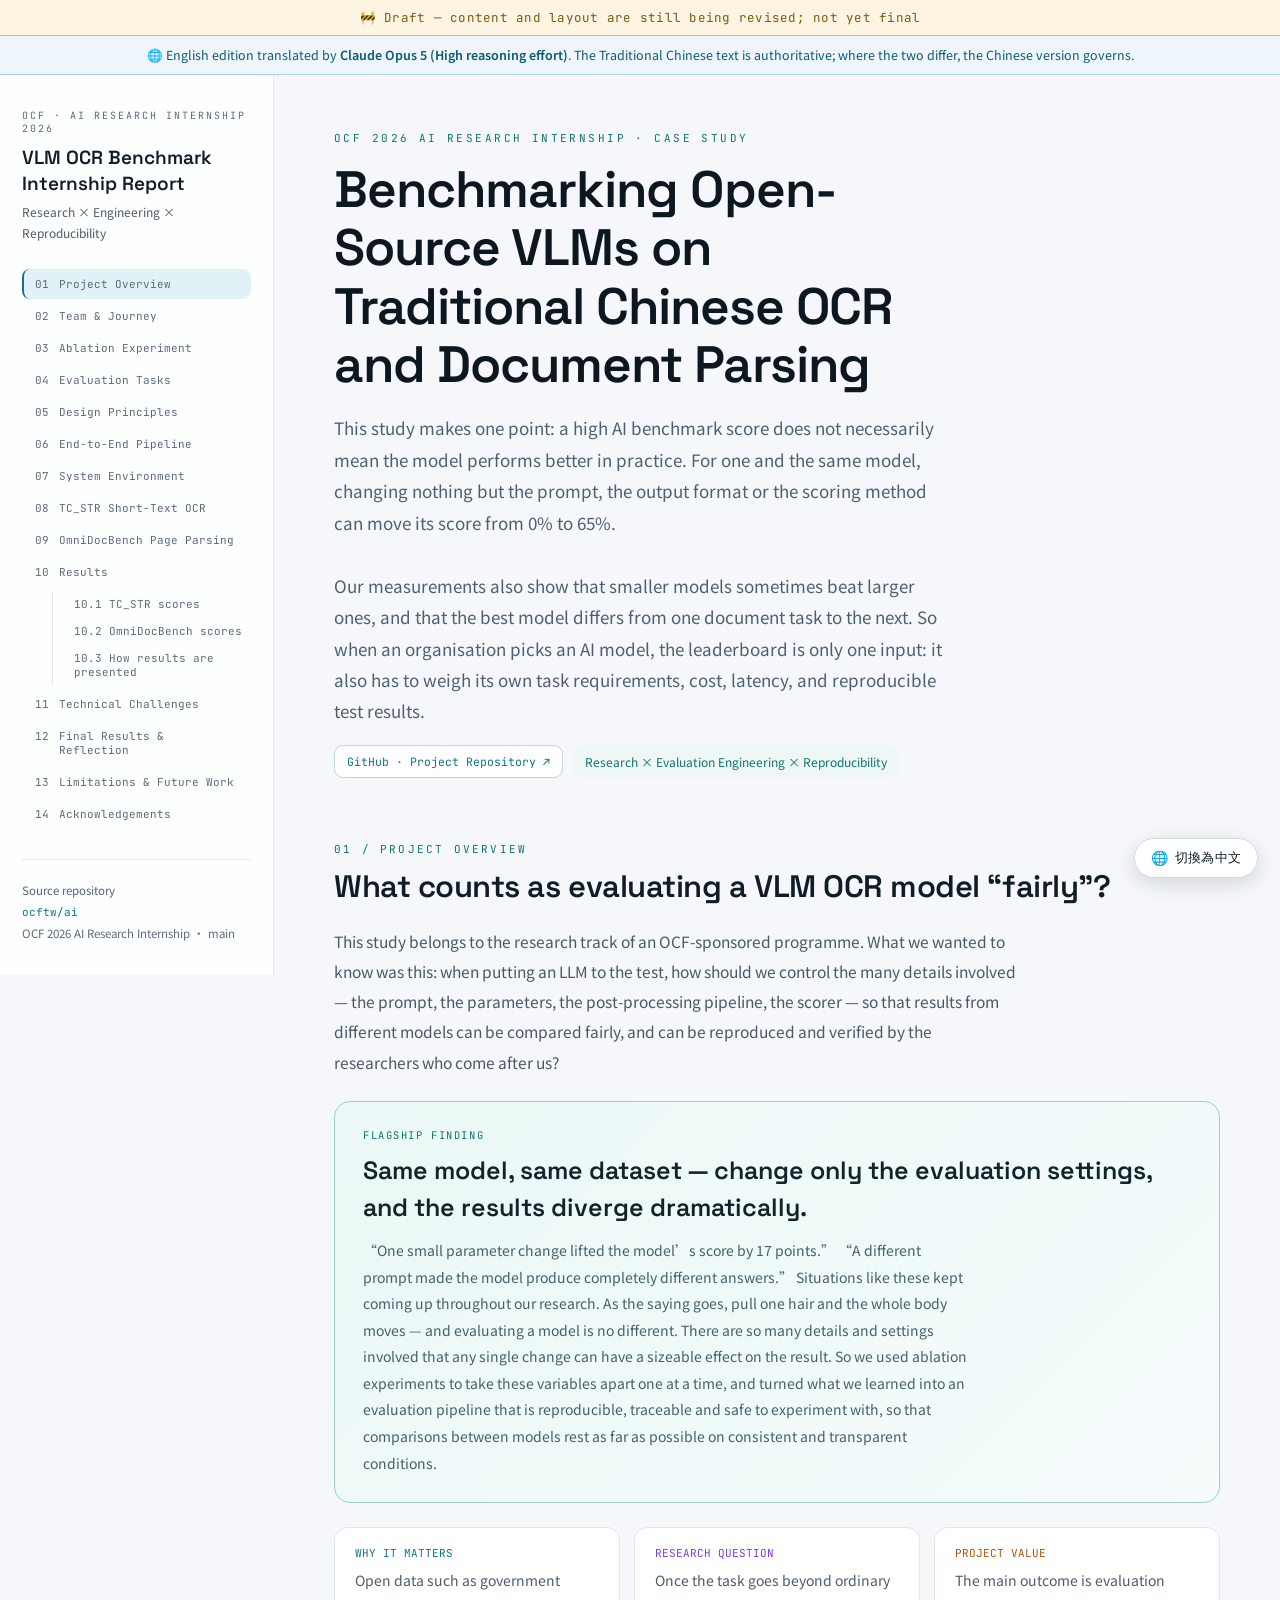
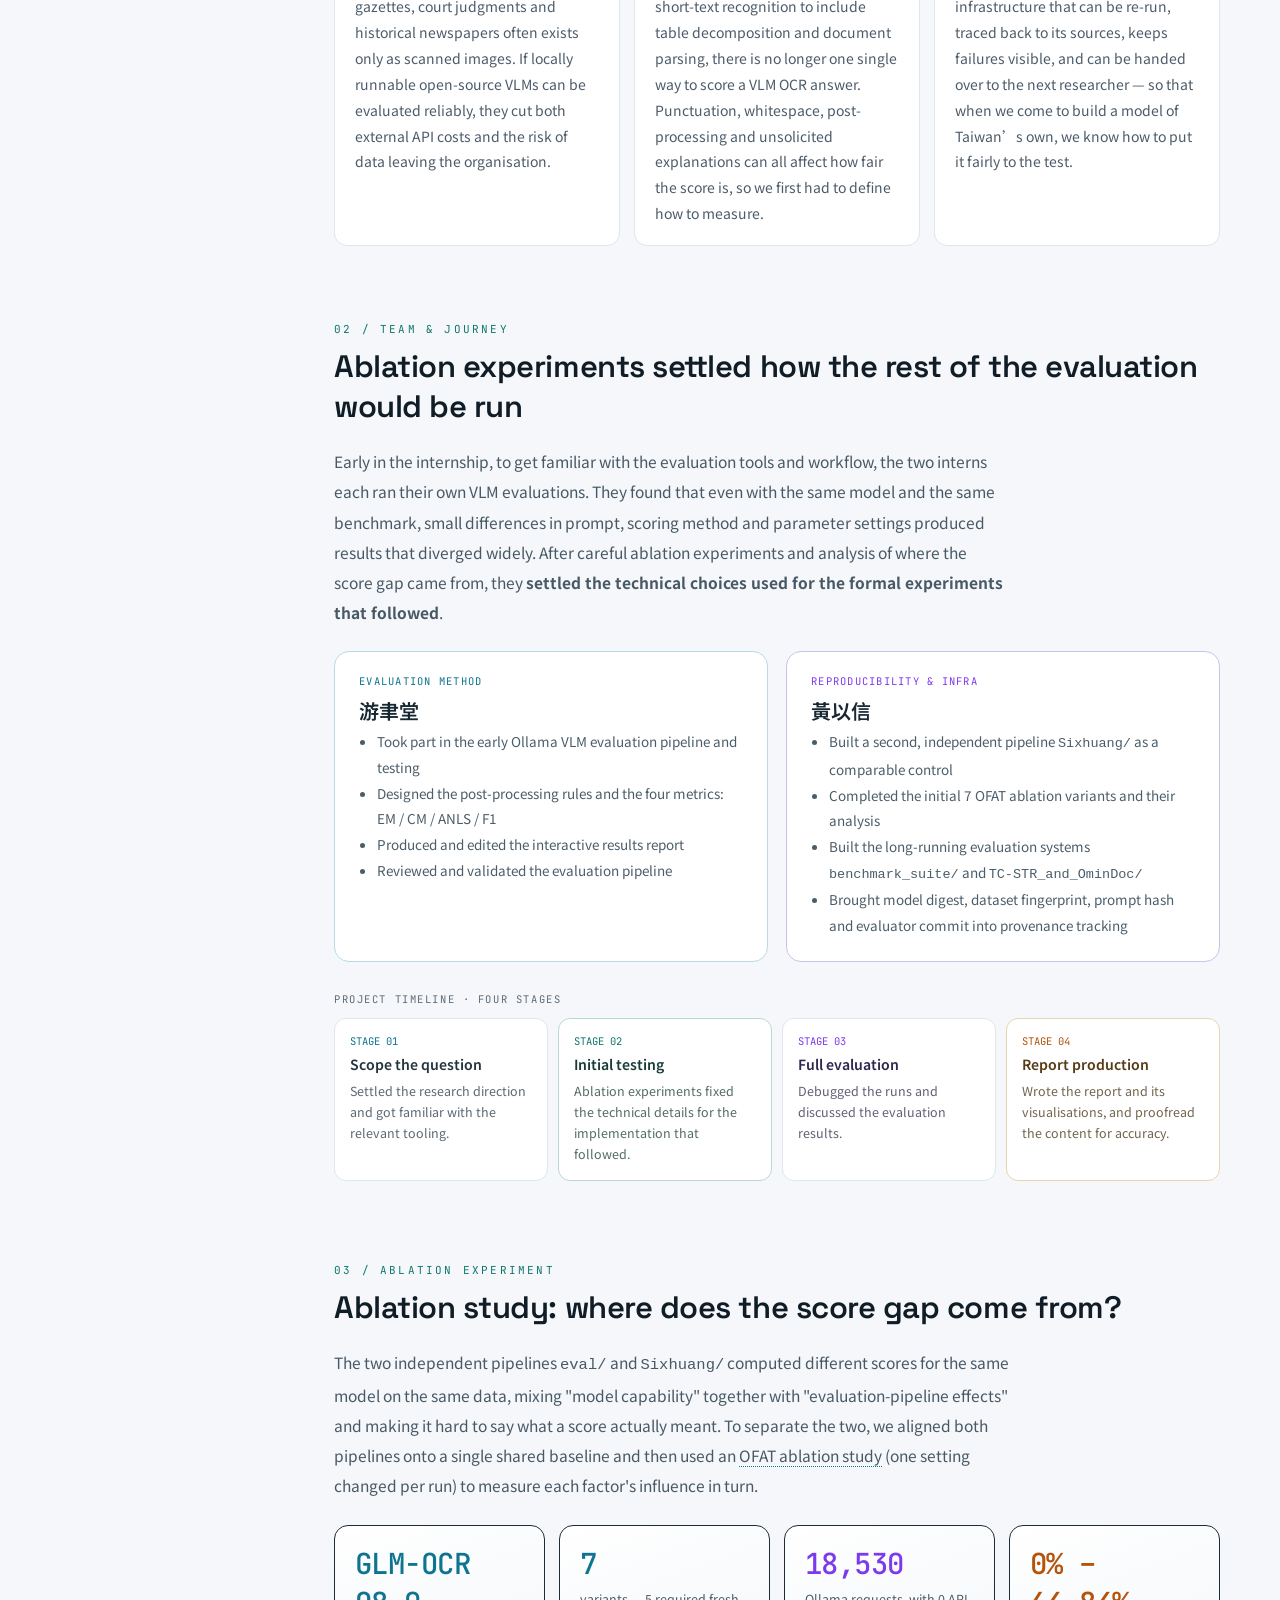
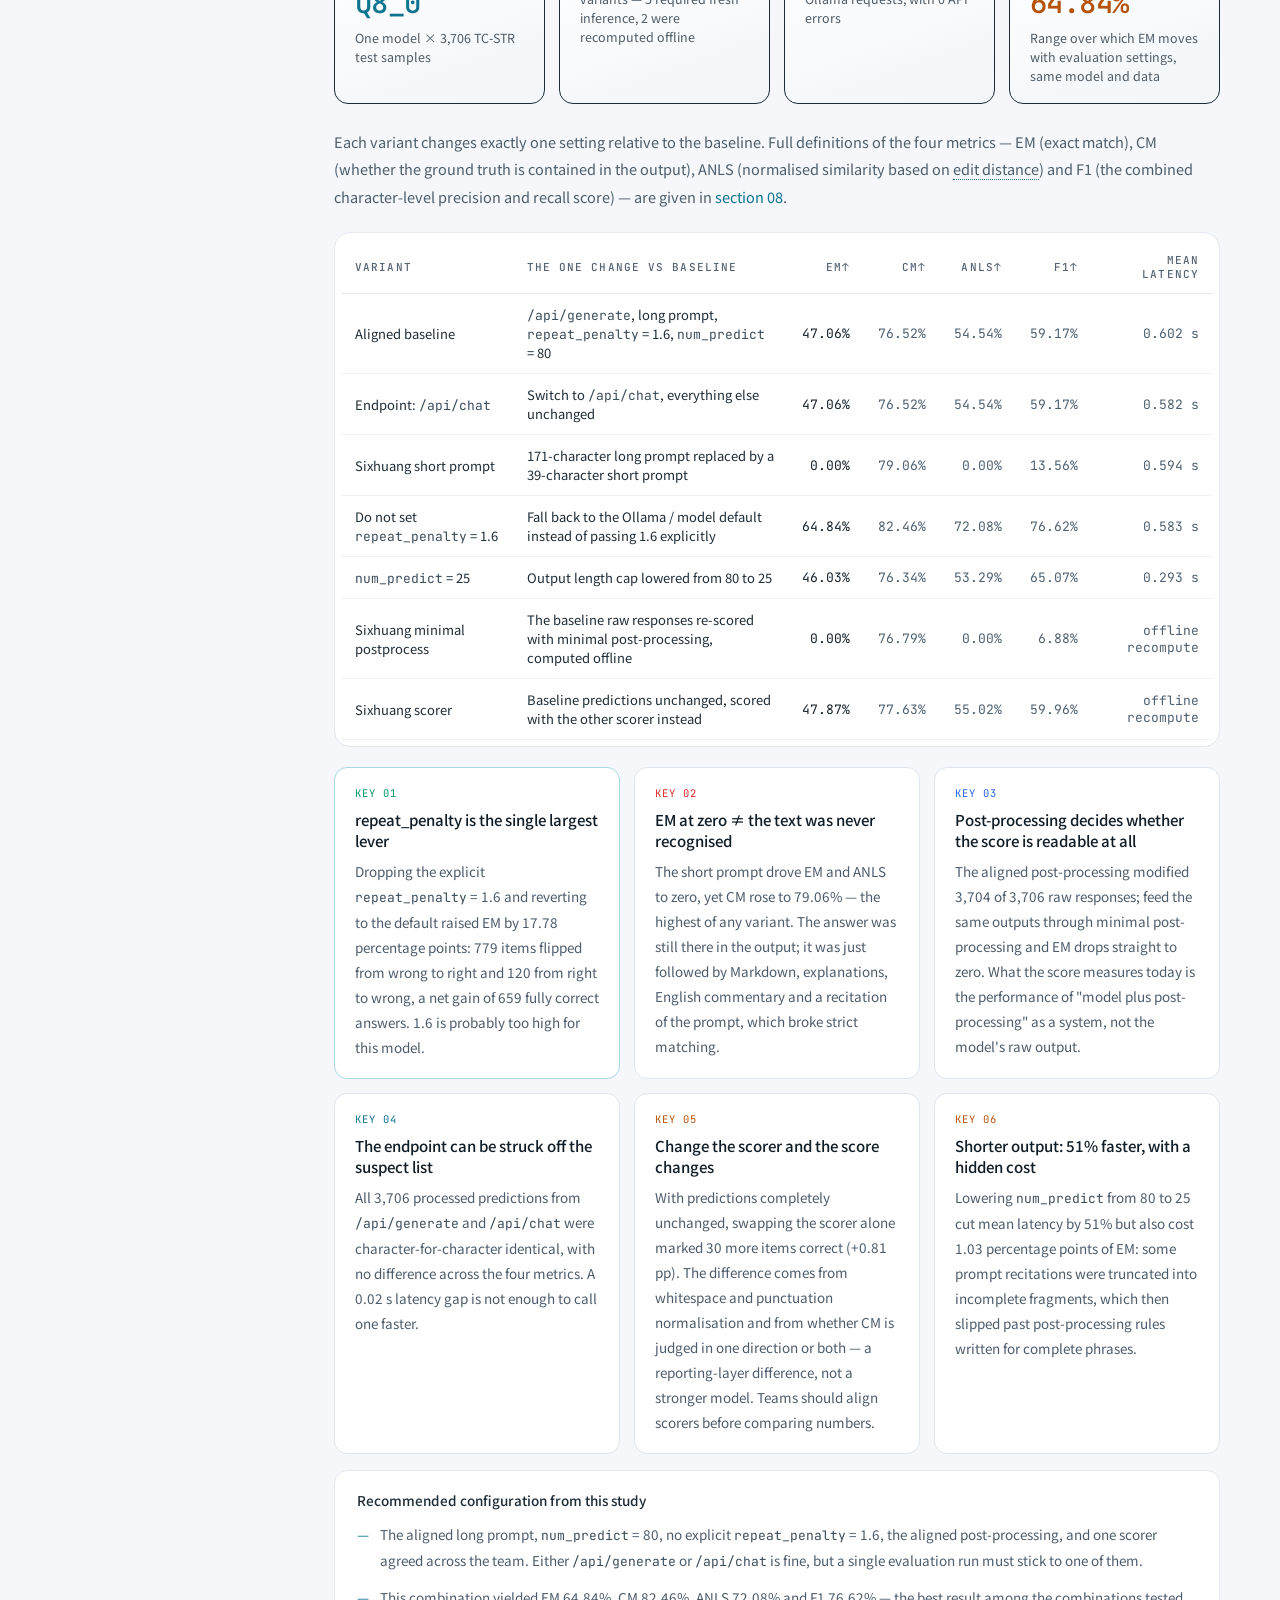
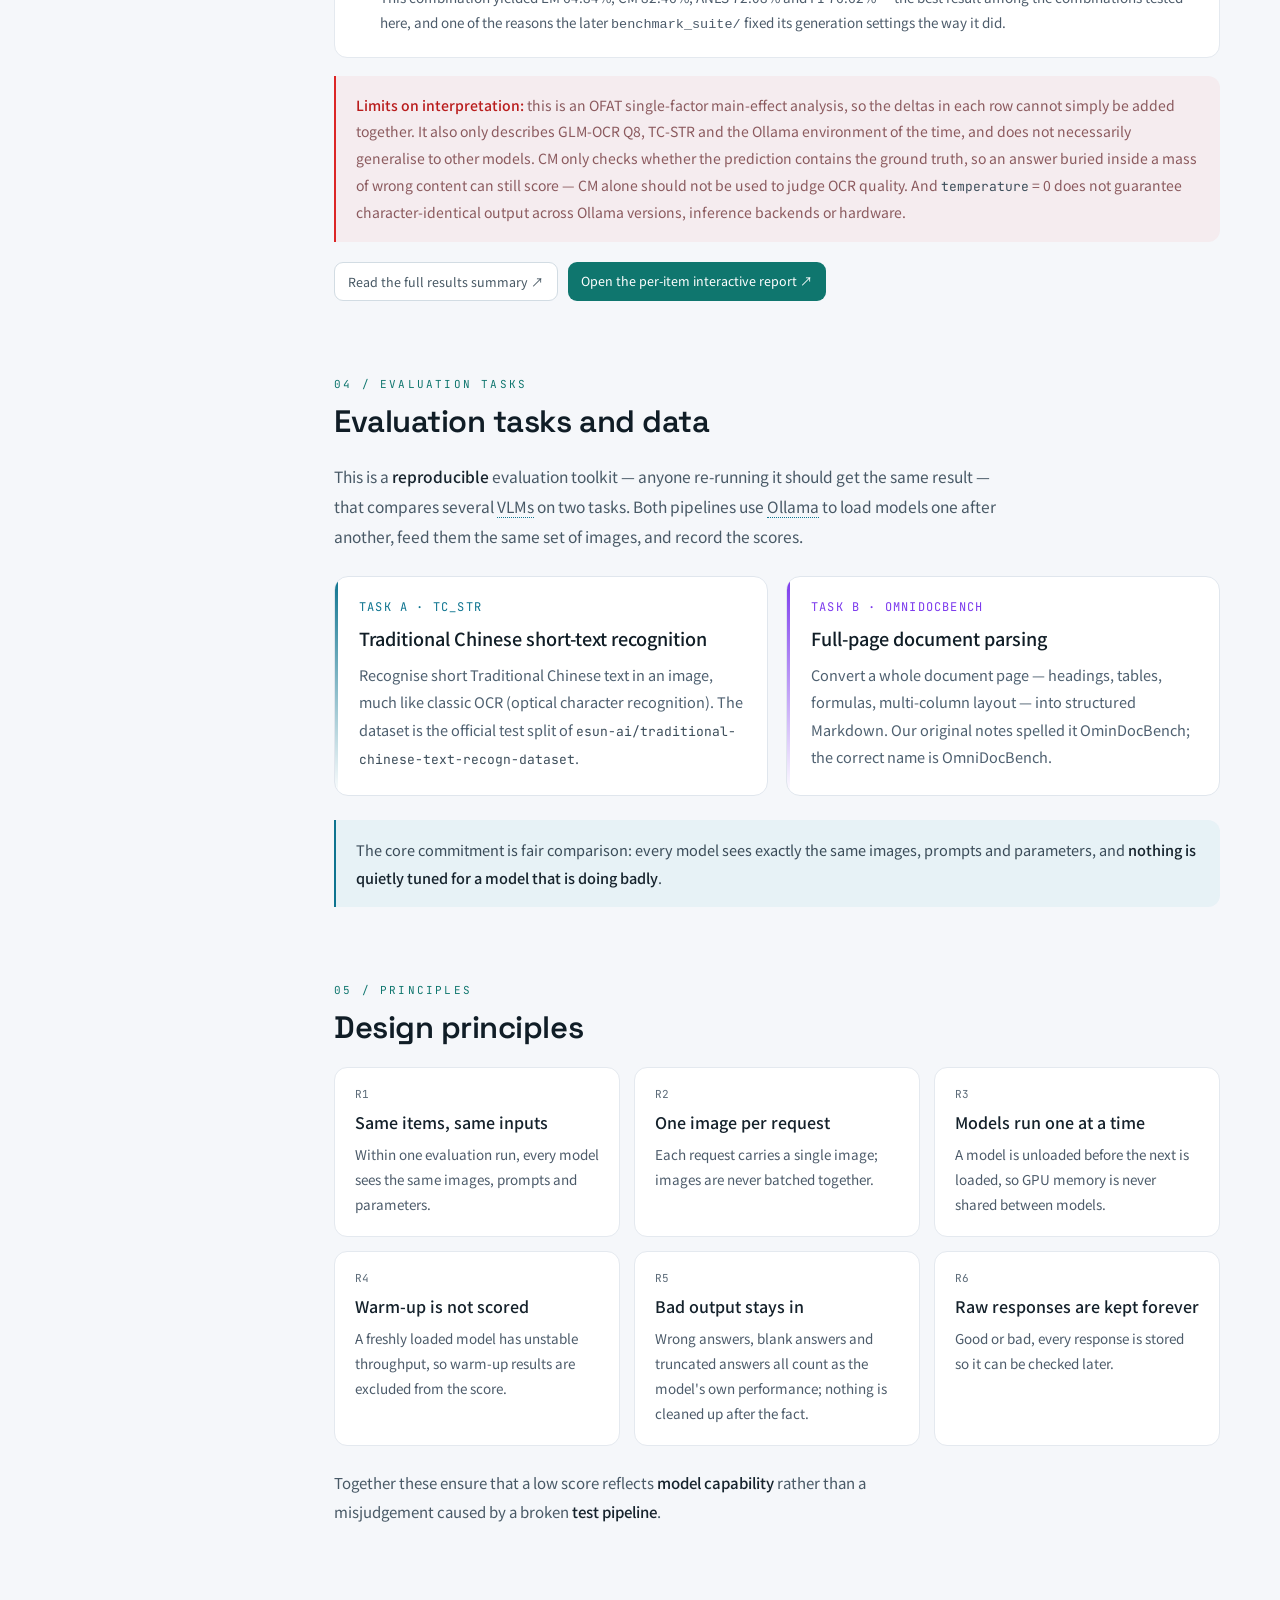
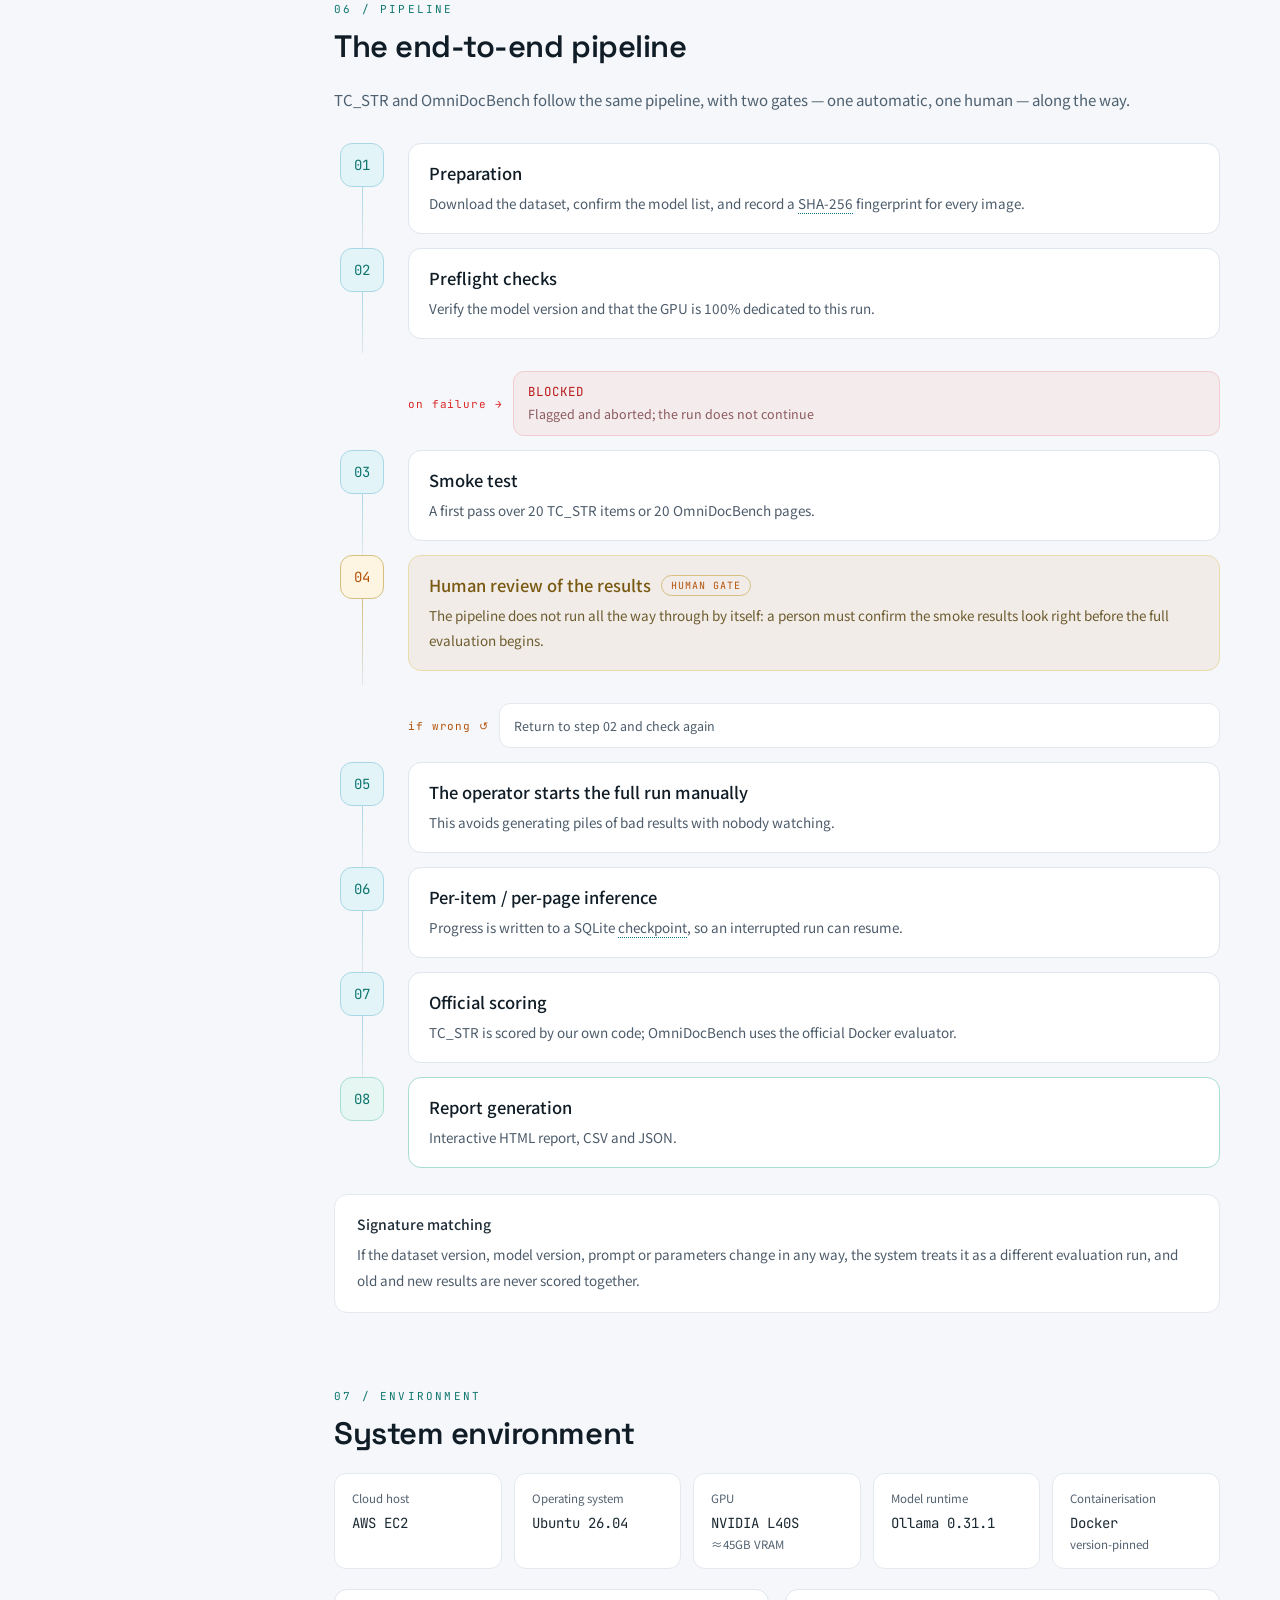
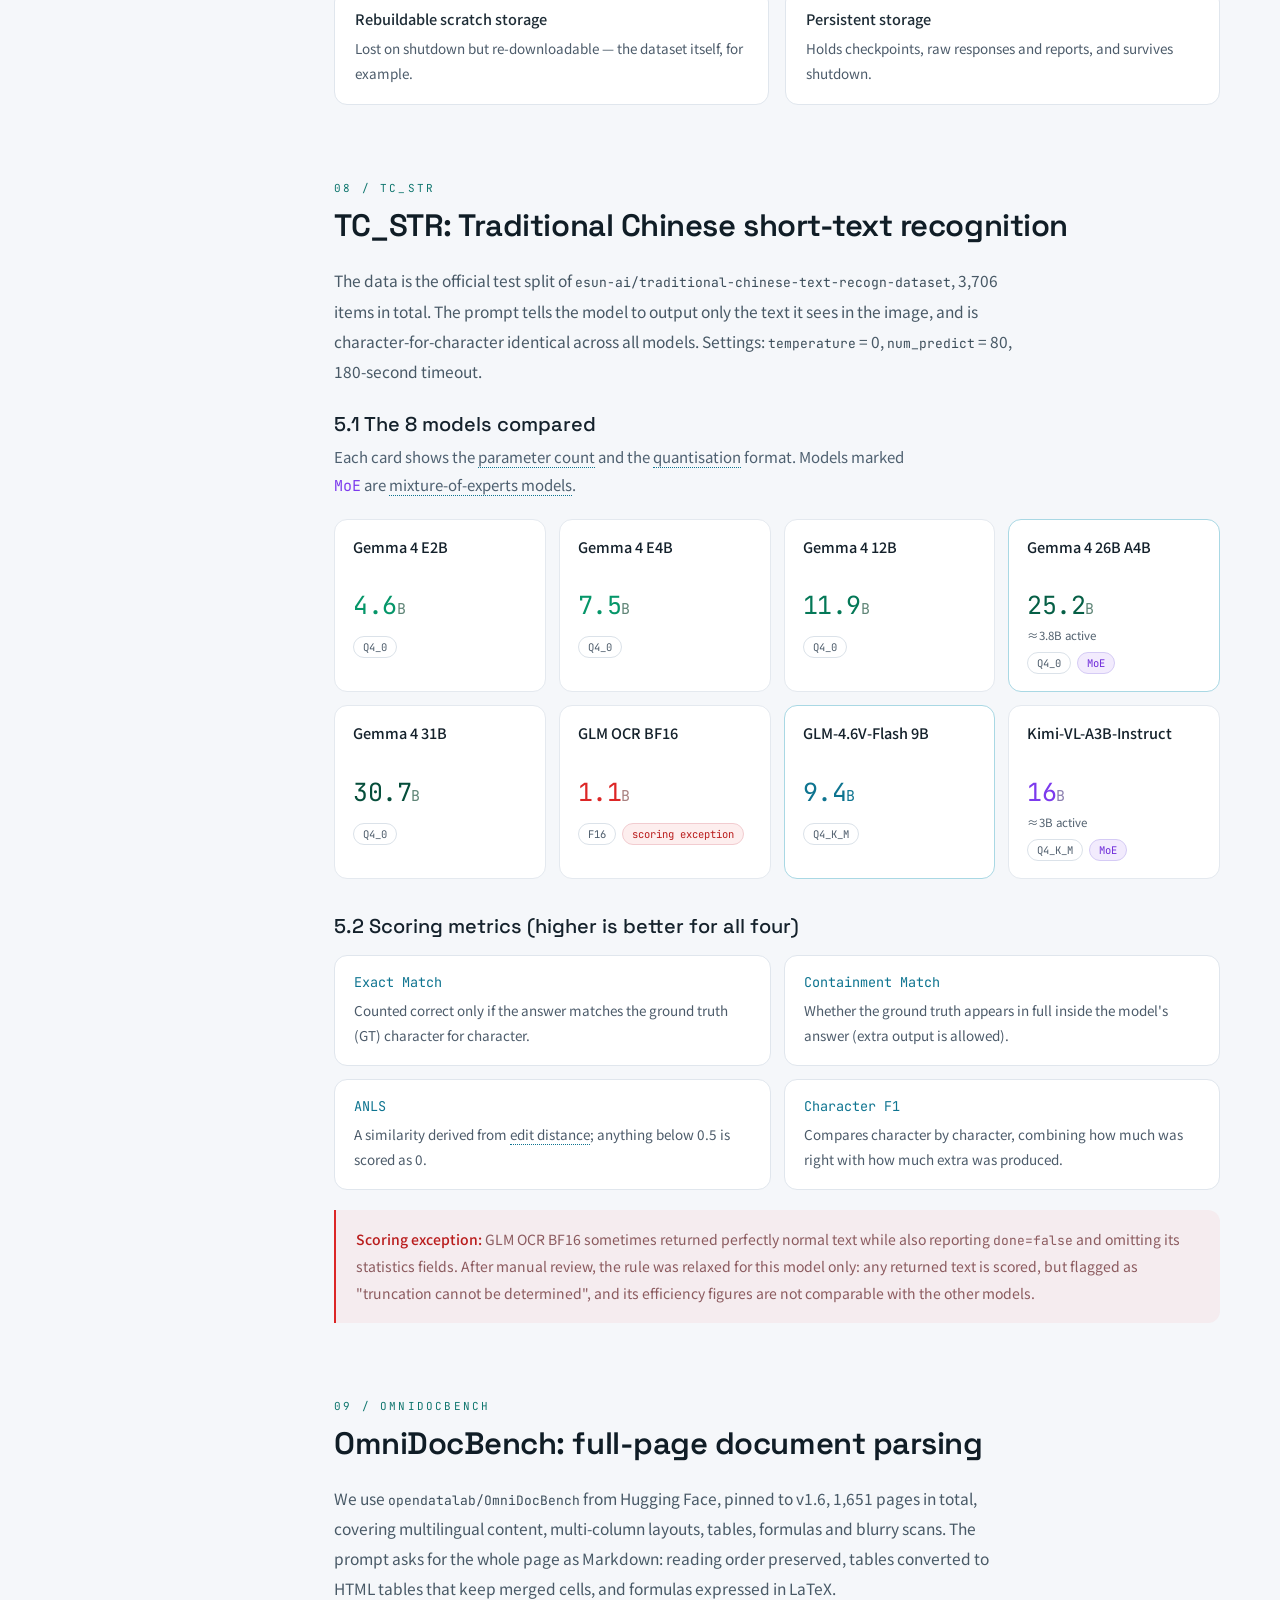
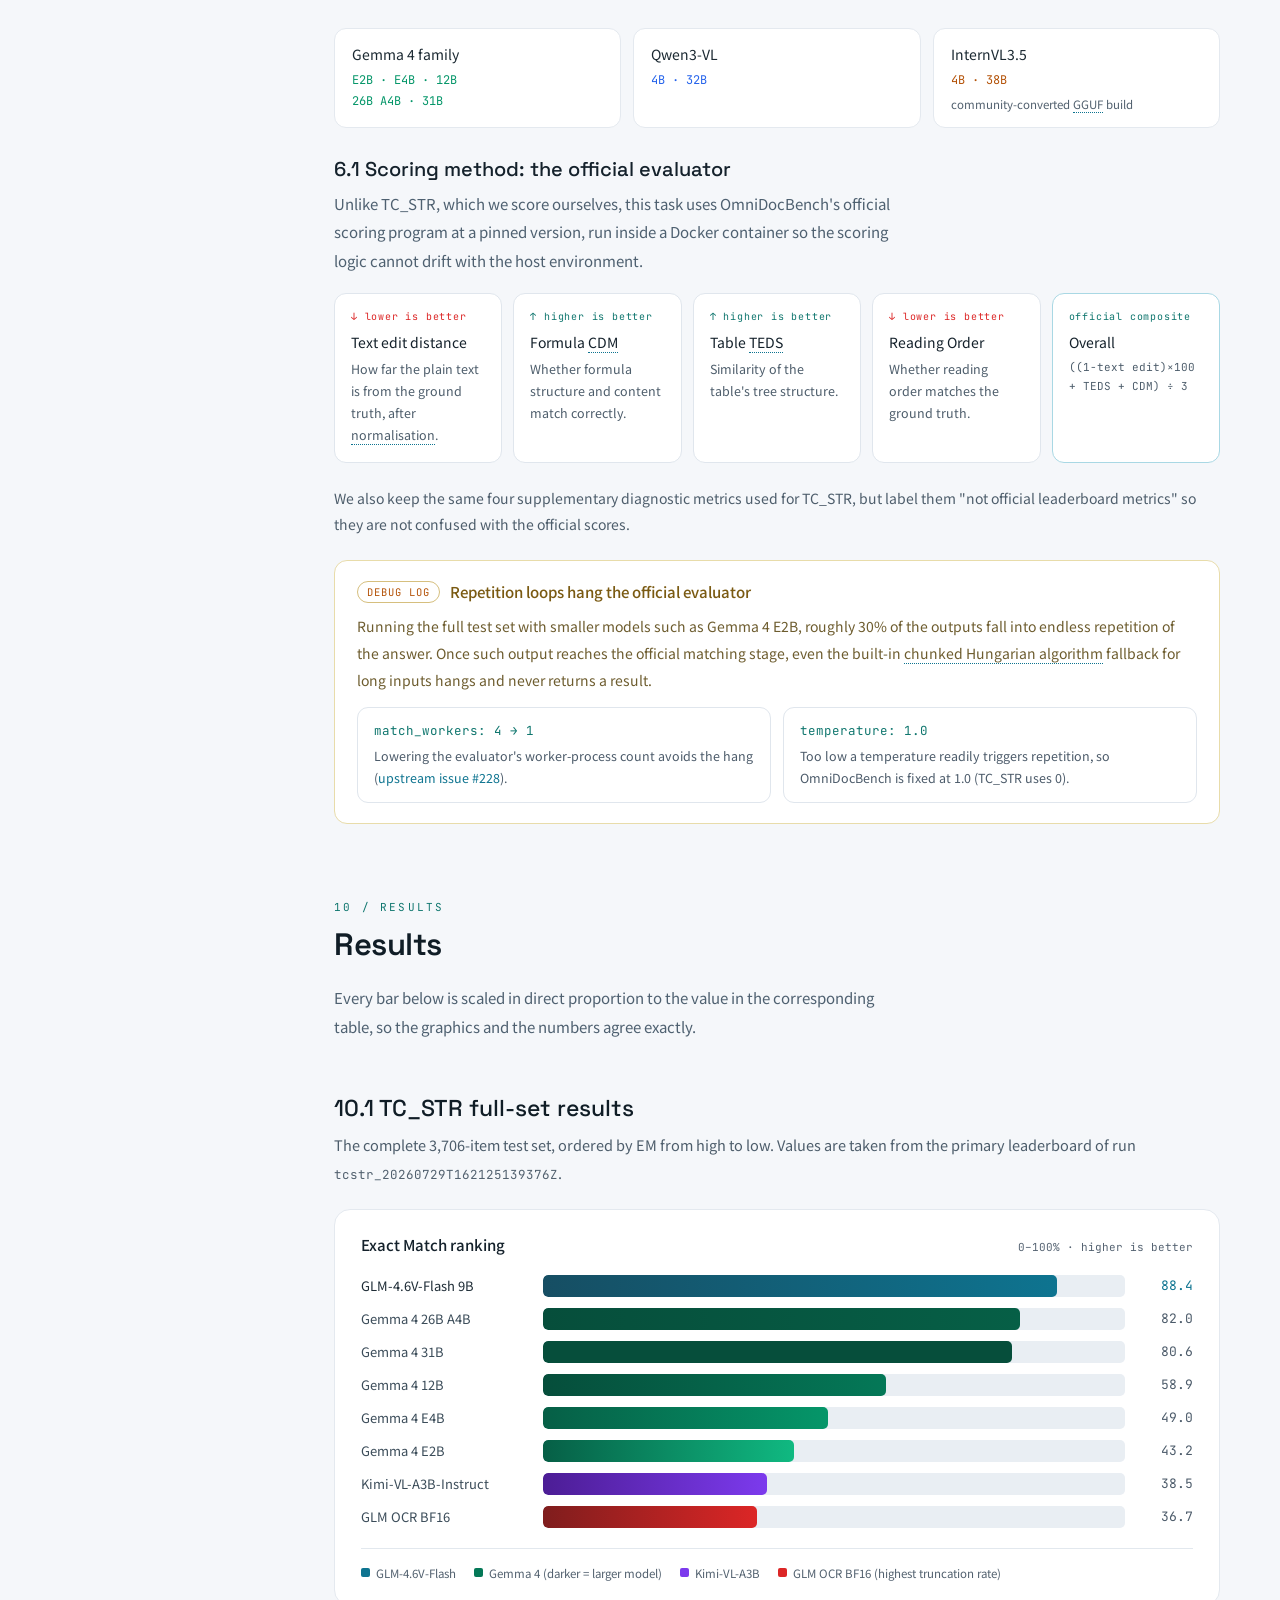
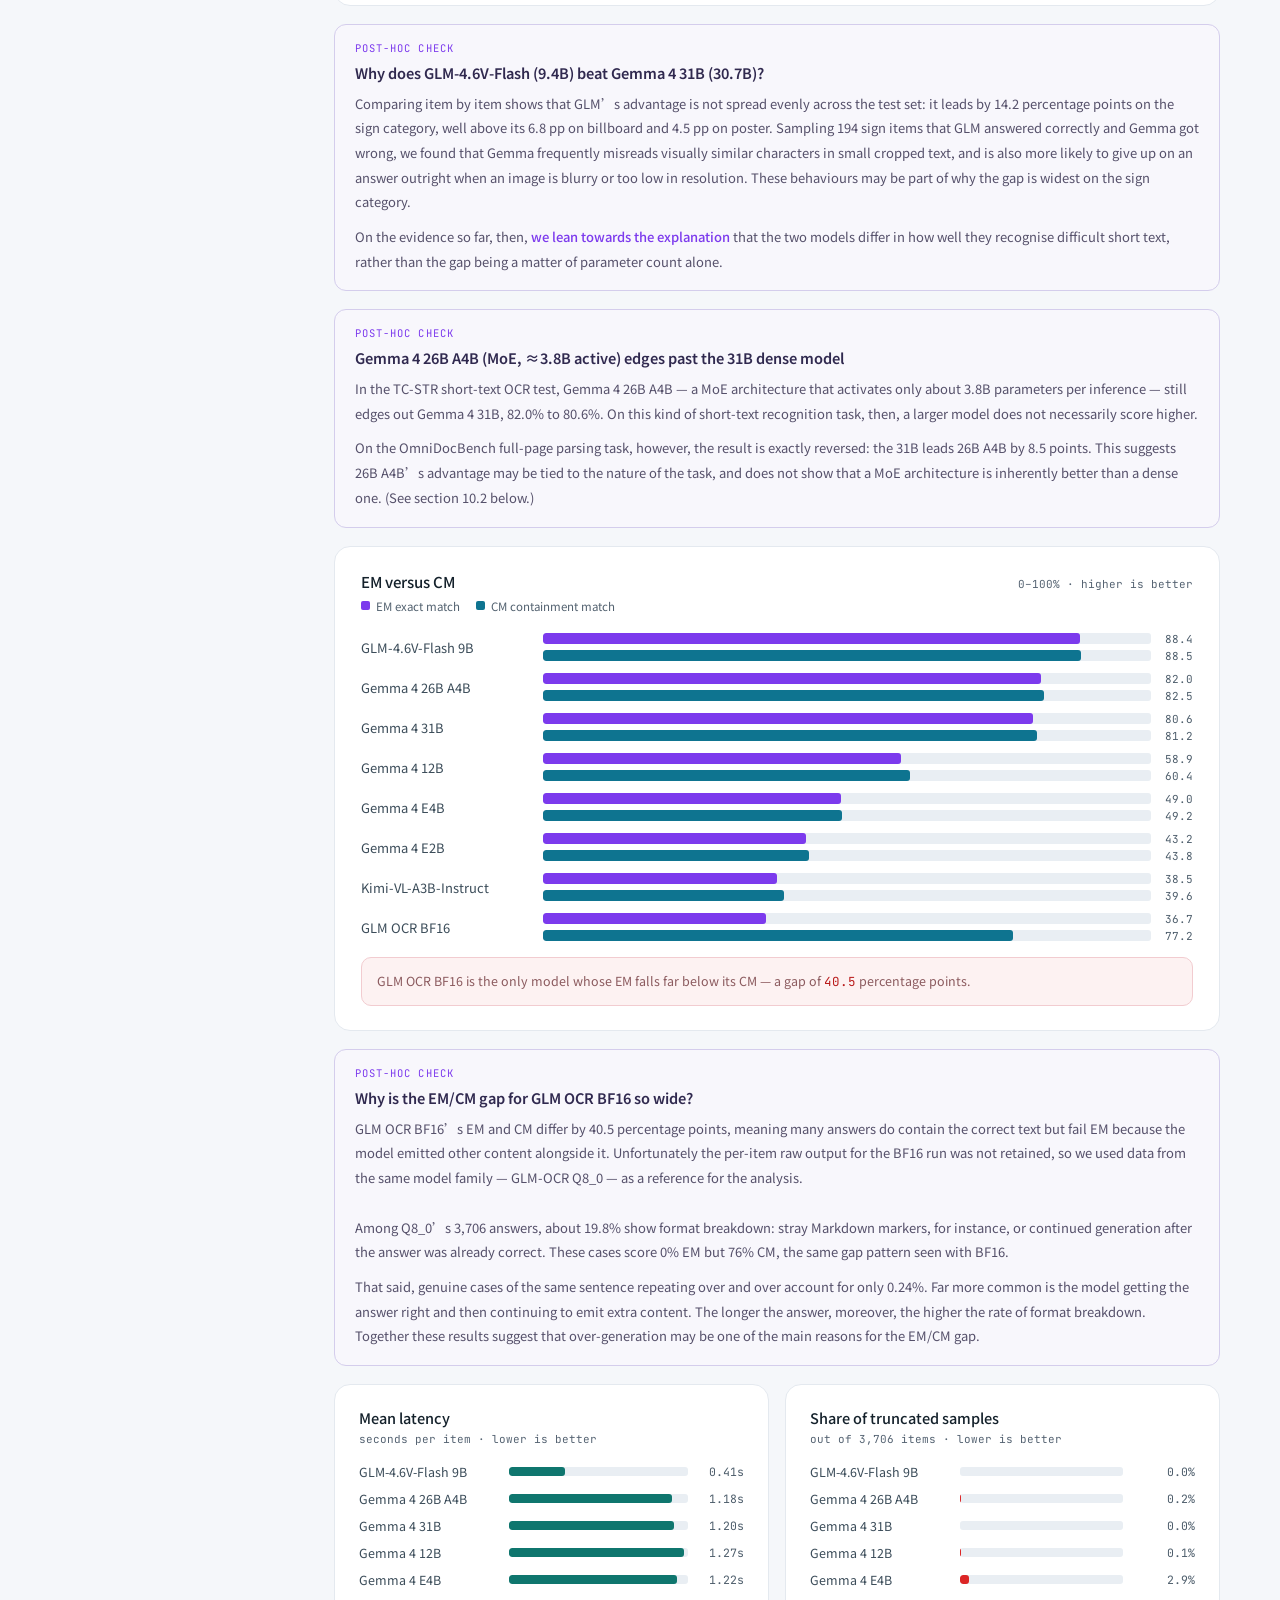
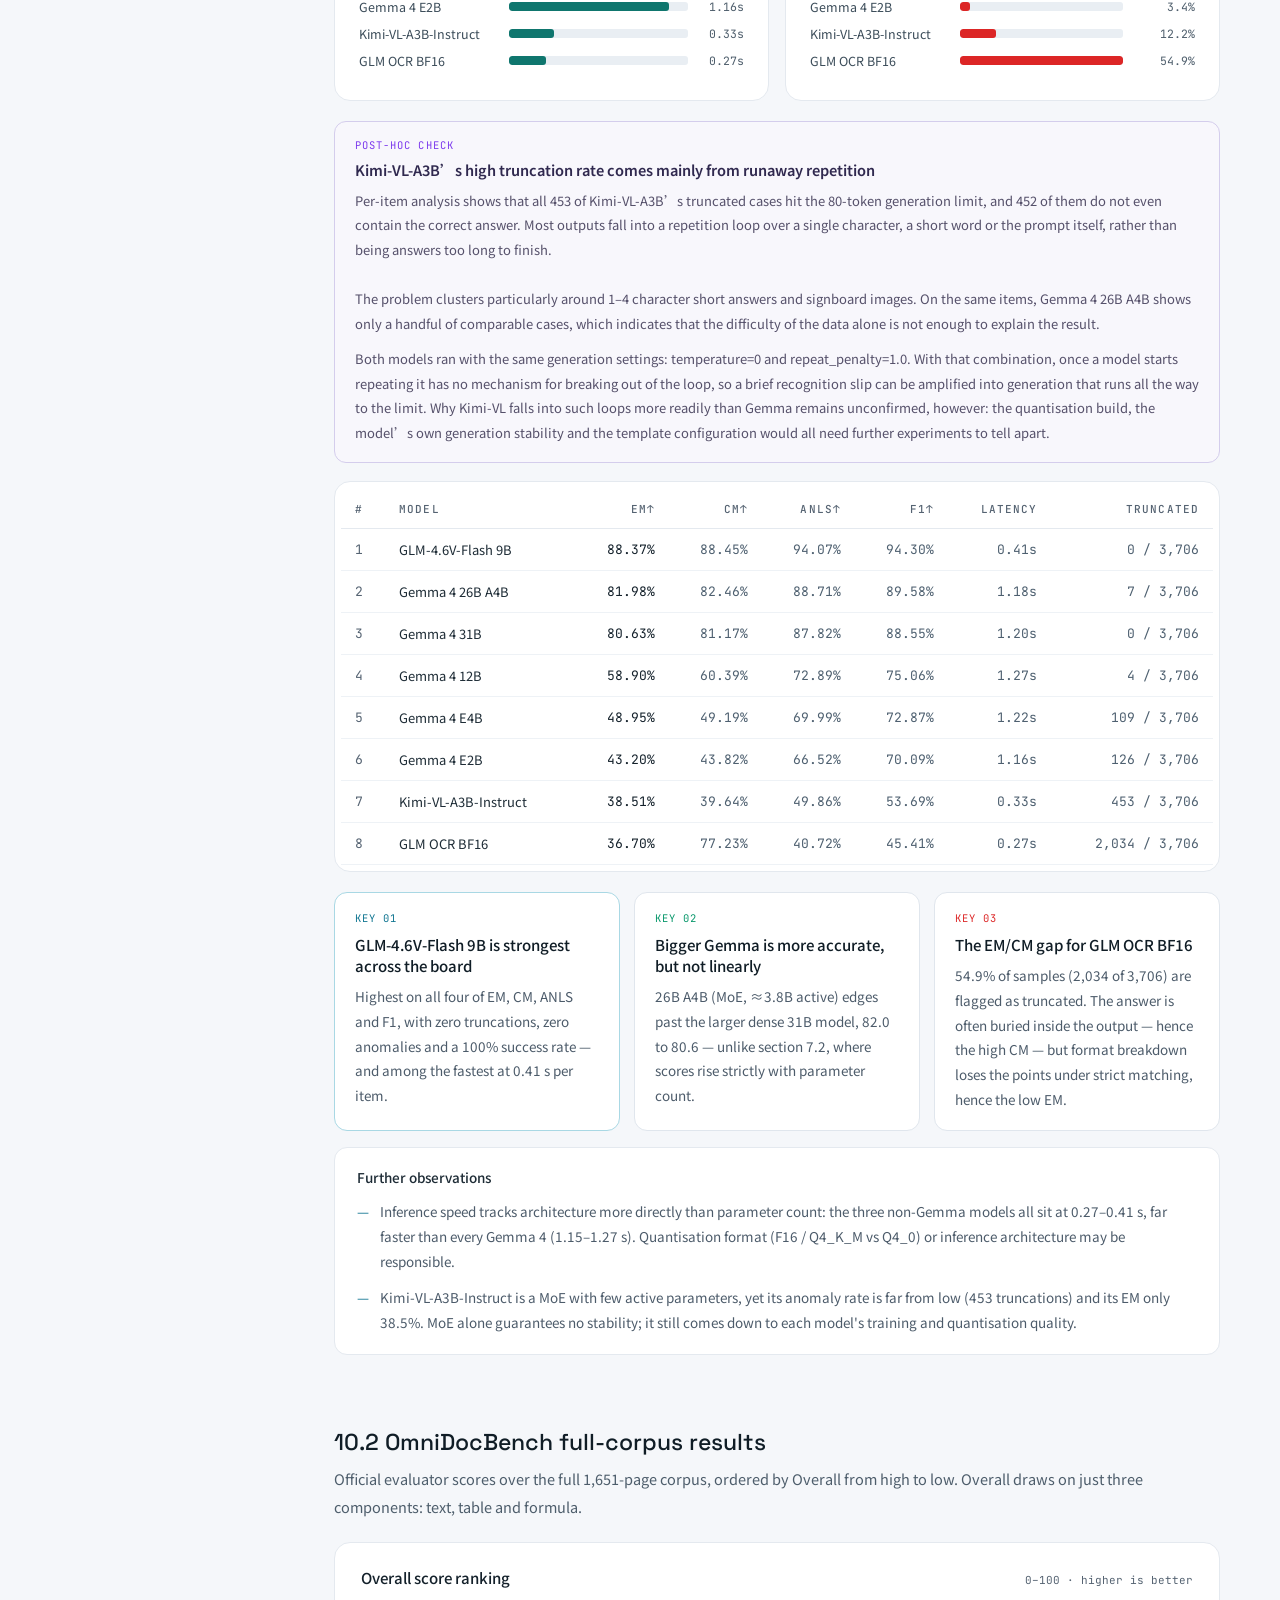
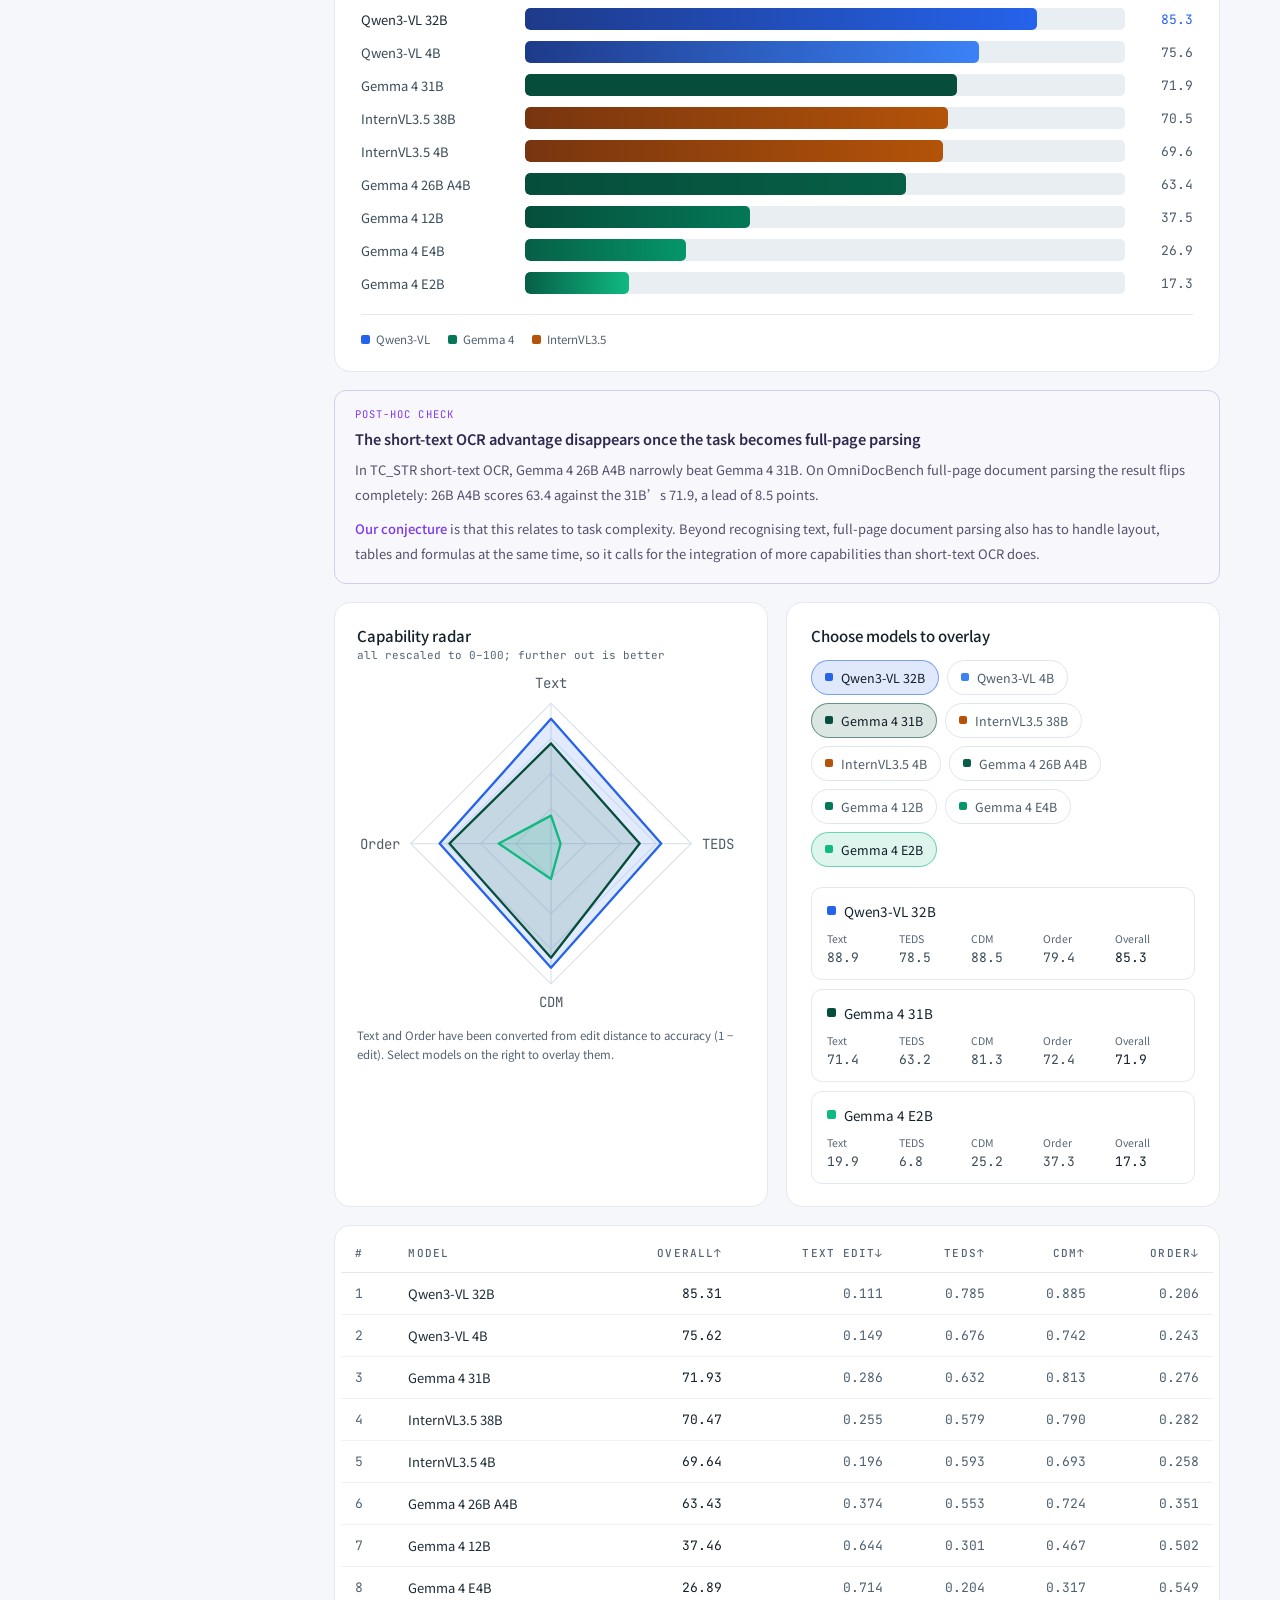
==== index-en.html @ 347c381c "[Draft] Split report into zh/en pages and sync English with revised Chinese The bilingual single-pag" ====
<!DOCTYPE html>
<html lang="en" data-lang="en">
<head>
  <meta charset="utf-8">
  <meta name="viewport" content="width=device-width, initial-scale=1">
  <meta name="description" content="OCF 2026 AI Research Internship: benchmarking open-source VLMs on Traditional Chinese OCR and document parsing.">
  <title>[Draft] VLM OCR Benchmark Internship Report | OCF 2026</title>

  <!-- Fonts: falls back to system fonts when offline. -->
  <link rel="preconnect" href="https://fonts.googleapis.com">
  <link rel="preconnect" href="https://fonts.gstatic.com" crossorigin>
  <link href="https://fonts.googleapis.com/css2?family=JetBrains+Mono:wght@400;500;700&family=Noto+Sans+TC:wght@300;400;500;600;700&family=Space+Grotesk:wght@400;500;600&display=swap" rel="stylesheet">
  <link rel="stylesheet" href="styles.css">
</head>
<body>

<div class="draft-banner">
  <span data-lang="en">🚧 Draft — content and layout are still being revised; not yet final</span>
</div>

<div class="translation-banner" data-lang="en">🌐 English edition translated by <strong>Claude Opus 5 (High reasoning effort)</strong>. The Traditional Chinese text is authoritative; where the two differ, the Chinese version governs.</div>

<a class="lang-toggle" href="index.html" hreflang="zh-Hant"
   aria-label="Switch to the Traditional Chinese version">
  <span class="lang-toggle__icon">🌐</span>
  <span class="lang-toggle__label">切換為中文</span>
</a>

<div class="page-layout">
  <aside class="sidebar" aria-label="Section navigation">
    <div class="sidebar__eyebrow">OCF · AI RESEARCH INTERNSHIP 2026</div>
    <div class="sidebar__title" data-lang="en">VLM OCR Benchmark<br>Internship Report</div>
    <div class="sidebar__subtitle">Research × Engineering × Reproducibility</div>
    <nav class="sidebar__nav" aria-label="Table of contents">
      <a class="toc-link" data-toc="project" href="#project"><span>01</span><span data-lang="en">Project Overview</span></a>
      <a class="toc-link" data-toc="journey" href="#journey"><span>02</span><span data-lang="en">Team &amp; Journey</span></a>
      <a class="toc-link" data-toc="ablation" href="#ablation"><span>03</span><span data-lang="en">Ablation Experiment</span></a>
      <a class="toc-link" data-toc="intro" href="#intro"><span>04</span><span data-lang="en">Evaluation Tasks</span></a>
      <a class="toc-link" data-toc="principles" href="#principles"><span>05</span><span data-lang="en">Design Principles</span></a>
      <a class="toc-link" data-toc="pipeline" href="#pipeline"><span>06</span><span data-lang="en">End-to-End Pipeline</span></a>
      <a class="toc-link" data-toc="env" href="#env"><span>07</span><span data-lang="en">System Environment</span></a>
      <a class="toc-link" data-toc="tcstr" href="#tcstr"><span>08</span><span data-lang="en">TC_STR Short-Text OCR</span></a>
      <a class="toc-link" data-toc="omni" href="#omni"><span>09</span><span data-lang="en">OmniDocBench Page Parsing</span></a>
      <a class="toc-link" data-toc="results" href="#results"><span>10</span><span data-lang="en">Results</span></a>
      <div class="toc-subnav">
        <a class="toc-link toc-link--sub" data-toc="results-tcstr" href="#results-tcstr"><span data-lang="en">10.1 TC_STR scores</span></a>
        <a class="toc-link toc-link--sub" data-toc="results-omni" href="#results-omni"><span data-lang="en">10.2 OmniDocBench scores</span></a>
        <a class="toc-link toc-link--sub" data-toc="results-present" href="#results-present"><span data-lang="en">10.3 How results are presented</span></a>
      </div>
      <a class="toc-link" data-toc="challenges" href="#challenges"><span>11</span><span data-lang="en">Technical Challenges</span></a>
      <a class="toc-link" data-toc="deliverables" href="#deliverables"><span>12</span><span data-lang="en">Final Results &amp; Reflection</span></a>
      <a class="toc-link" data-toc="summary" href="#summary"><span>13</span><span data-lang="en">Limitations &amp; Future Work</span></a>
      <a class="toc-link" data-toc="acknowledgements" href="#acknowledgements"><span>14</span><span data-lang="en">Acknowledgements</span></a>
    </nav>
    <div class="sidebar__footer">
      <span class="sidebar__footer-label" data-lang="en">Source repository</span><br><a href="https://github.com/ocftw/ai">ocftw/ai</a><br><span data-lang="en">OCF 2026 AI Research Internship · main</span>
    </div>
  </aside>
  <main class="main-content">
    <div class="report-content">
      <header class="report-hero">
        <div class="report-hero__eyebrow">OCF 2026 AI RESEARCH INTERNSHIP · CASE STUDY</div>
        <h1 data-lang="en">Benchmarking Open-Source VLMs on Traditional Chinese OCR and Document Parsing</h1>
        <p class="report-hero__summary" data-lang="en">This study makes one point: a high AI benchmark score does not necessarily mean the model performs better in practice. For one and the same model, changing nothing but the prompt, the output format or the scoring method can move its score from 0% to 65%.<br><br>Our measurements also show that smaller models sometimes beat larger ones, and that the best model differs from one document task to the next. So when an organisation picks an AI model, the leaderboard is only one input: it also has to weigh its own task requirements, cost, latency, and reproducible test results.</p>
        <div class="report-hero__actions">
          <a class="button button--outline" href="https://github.com/ocftw/ai">GitHub · Project Repository ↗</a>
          <span class="tag" data-lang="en">Research × Evaluation Engineering × Reproducibility</span>
        </div>
      </header>
<section id="project" class="report-section">
<div class="section-eyebrow">01 / PROJECT OVERVIEW</div>
<h2 class="section-title" data-lang="en">What counts as evaluating a VLM OCR model &ldquo;fairly&rdquo;?</h2>
<p class="section-lede" data-lang="en">This study belongs to the research track of an OCF-sponsored programme. What we wanted to know was this: when putting an LLM to the test, how should we control the many details involved — the prompt, the parameters, the post-processing pipeline, the scorer — so that results from different models can be compared fairly, and can be reproduced and verified by the researchers who come after us?</p>
<div class="callout--teal">
<div class="callout__eyebrow">FLAGSHIP FINDING</div>
<div class="callout__headline" data-lang="en">Same model, same dataset — change only the evaluation settings, and the results diverge dramatically.</div>
<p class="callout__note" data-lang="en">&ldquo;One small parameter change lifted the model&rsquo;s score by 17 points.&rdquo; &ldquo;A different prompt made the model produce completely different answers.&rdquo; Situations like these kept coming up throughout our research. As the saying goes, pull one hair and the whole body moves — and evaluating a model is no different. There are so many details and settings involved that any single change can have a sizeable effect on the result. So we used ablation experiments to take these variables apart one at a time, and turned what we learned into an evaluation pipeline that is reproducible, traceable and safe to experiment with, so that comparisons between models rest as far as possible on consistent and transparent conditions.</p>
</div>
<div class="context-grid">
<div class="context-card"><div class="eyebrow-label--cyan">WHY IT MATTERS</div><div class="context-card__body" data-lang="en">Open data such as government gazettes, court judgments and historical newspapers often exists only as scanned images. If locally runnable open-source VLMs can be evaluated reliably, they cut both external API costs and the risk of data leaving the organisation.</div></div>
<div class="context-card"><div class="eyebrow-label--violet">RESEARCH QUESTION</div><div class="context-card__body" data-lang="en">Once the task goes beyond ordinary short-text recognition to include table decomposition and document parsing, there is no longer one single way to score a VLM OCR answer. Punctuation, whitespace, post-processing and unsolicited explanations can all affect how fair the score is, so we first had to define how to measure.</div></div>
<div class="context-card"><div class="eyebrow-label--amber">PROJECT VALUE</div><div class="context-card__body" data-lang="en">The main outcome is evaluation infrastructure that can be re-run, traced back to its sources, keeps failures visible, and can be handed over to the next researcher — so that when we come to build a model of Taiwan&rsquo;s own, we know how to put it fairly to the test.</div></div>
</div>
</section>
<section id="journey" class="report-section">
<div class="section-eyebrow">02 / TEAM &amp; JOURNEY</div>
<h2 class="section-title" data-lang="en">Ablation experiments settled how the rest of the evaluation would be run</h2>
<p class="section-lede" data-lang="en">Early in the internship, to get familiar with the evaluation tools and workflow, the two interns each ran their own VLM evaluations. They found that even with the same model and the same benchmark, small differences in prompt, scoring method and parameter settings produced results that diverged widely. After careful ablation experiments and analysis of where the score gap came from, they <strong>settled the technical choices used for the formal experiments that followed</strong>.</p>
<div class="people-grid">
<div class="person-card--method">
<div class="person-card__label--method">EVALUATION METHOD</div>
<div class="person-card__name">游聿堂</div>
<ul class="person-card__list" data-lang="en">
<li>Took part in the early Ollama VLM evaluation pipeline and testing</li>
<li>Designed the post-processing rules and the four metrics: EM / CM / ANLS / F1</li>
<li>Produced and edited the interactive results report</li>
<li>Reviewed and validated the evaluation pipeline</li>
</ul>
</div>
<div class="person-card--infra">
<div class="person-card__label--infra">REPRODUCIBILITY &amp; INFRA</div>
<div class="person-card__name">黃以信</div>
<ul class="person-card__list" data-lang="en">
<li>Built a second, independent pipeline <code>Sixhuang/</code> as a comparable control</li>
<li>Completed the initial 7 OFAT ablation variants and their analysis</li>
<li>Built the long-running evaluation systems <code>benchmark_suite/</code> and <code>TC-STR_and_OminDoc/</code></li>
<li>Brought model digest, dataset fingerprint, prompt hash and evaluator commit into provenance tracking</li>
</ul>
</div>
</div>
<div class="timeline__eyebrow">PROJECT TIMELINE · FOUR STAGES</div>
<div class="timeline">
<div class="timeline-stage"><div class="timeline-stage__date">STAGE 01</div><div class="timeline-stage__title" data-lang="en">Scope the question</div><div class="timeline-stage__desc" data-lang="en">Settled the research direction and got familiar with the relevant tooling.</div></div>
<div class="timeline-stage--teal"><div class="timeline-stage__date--teal">STAGE 02</div><div class="timeline-stage__title--teal" data-lang="en">Initial testing</div><div class="timeline-stage__desc--teal" data-lang="en">Ablation experiments fixed the technical details for the implementation that followed.</div></div>
<div class="timeline-stage"><div class="timeline-stage__date--violet">STAGE 03</div><div class="timeline-stage__title--violet" data-lang="en">Full evaluation</div><div class="timeline-stage__desc--violet" data-lang="en">Debugged the runs and discussed the evaluation results.</div></div>
<div class="timeline-stage--amber"><div class="timeline-stage__date--amber">STAGE 04</div><div class="timeline-stage__title--amber" data-lang="en">Report production</div><div class="timeline-stage__desc--amber" data-lang="en">Wrote the report and its visualisations, and proofread the content for accuracy.</div></div>
</div>
</section>
<section id="ablation" class="report-section">
<div class="section-eyebrow">03 / ABLATION EXPERIMENT</div>
<h2 class="section-title" data-lang="en">Ablation study: where does the score gap come from?</h2>
<p class="section-lede" data-lang="en">The two independent pipelines <code>eval/</code> and <code>Sixhuang/</code> computed different scores for the same model on the same data, mixing "model capability" together with "evaluation-pipeline effects" and making it hard to say what a score actually meant. To separate the two, we aligned both pipelines onto a single shared baseline and then used an <span class="term" title="One-Factor-At-a-Time: change exactly one setting at a time and hold everything else fixed, so the main effect of that single factor can be measured. Its weakness is that it cannot capture interactions between factors.">OFAT ablation study</span> (one setting changed per run) to measure each factor's influence in turn.</p>
<div class="stats-grid">
<div class="stat-card"><div class="stat-card__value">GLM-OCR Q8_0</div><div class="stat-card__label" data-lang="en">One model × 3,706 TC-STR test samples</div></div>
<div class="stat-card"><div class="stat-card__value">7</div><div class="stat-card__label" data-lang="en">variants — 5 required fresh inference, 2 were recomputed offline</div></div>
<div class="stat-card stat-card--violet"><div class="stat-card__value">18,530</div><div class="stat-card__label" data-lang="en">Ollama requests, with 0 API errors</div></div>
<div class="stat-card stat-card--amber"><div class="stat-card__value">0% – 64.84%</div><div class="stat-card__label" data-lang="en">Range over which EM moves with evaluation settings, same model and data</div></div>
</div>
<p class="results-caption" data-lang="en">Each variant changes exactly one setting relative to the baseline. Full definitions of the four metrics — EM (exact match), CM (whether the ground truth is contained in the output), ANLS (normalised similarity based on <span class="term" title="Levenshtein distance: the minimum number of character edits needed to turn one string into another. ANLS derives a similarity from it, and anything below 0.5 is scored as 0.">edit distance</span>) and F1 (the combined character-level precision and recall score) — are given in <a href="#tcstr">section 08</a>.</p>
<div class="table-wrap">
<table class="data-table">
<thead>
<tr data-lang="en">
<th class="table-wrap__th">VARIANT</th>
<th class="table-wrap__th">THE ONE CHANGE VS BASELINE</th>
<th class="table-wrap__th--num">EM↑</th>
<th class="table-wrap__th--num">CM↑</th>
<th class="table-wrap__th--num">ANLS↑</th>
<th class="table-wrap__th--num">F1↑</th>
<th class="table-wrap__th--num">MEAN LATENCY</th>
</tr>
</thead>
<tbody>
<tr class="data-table__row" data-lang="en">
<td class="data-table__cell">Aligned baseline</td>
<td class="data-table__cell"><span class="mono-value">/api/generate</span>, long prompt, <span class="mono-value">repeat_penalty</span> = 1.6, <span class="mono-value">num_predict</span> = 80</td>
<td class="data-table__number data-table__number--strong">47.06%</td>
<td class="data-table__number">76.52%</td>
<td class="data-table__number">54.54%</td>
<td class="data-table__number">59.17%</td>
<td class="data-table__number">0.602 s</td>
</tr>
<tr class="data-table__row" data-lang="en">
<td class="data-table__cell">Endpoint: <span class="mono-value">/api/chat</span></td>
<td class="data-table__cell">Switch to <span class="mono-value">/api/chat</span>, everything else unchanged</td>
<td class="data-table__number data-table__number--strong">47.06%</td>
<td class="data-table__number">76.52%</td>
<td class="data-table__number">54.54%</td>
<td class="data-table__number">59.17%</td>
<td class="data-table__number">0.582 s</td>
</tr>
<tr class="data-table__row" data-lang="en">
<td class="data-table__cell">Sixhuang short prompt</td>
<td class="data-table__cell">171-character long prompt replaced by a 39-character short prompt</td>
<td class="data-table__number data-table__number--strong">0.00%</td>
<td class="data-table__number">79.06%</td>
<td class="data-table__number">0.00%</td>
<td class="data-table__number">13.56%</td>
<td class="data-table__number">0.594 s</td>
</tr>
<tr class="data-table__row" data-lang="en">
<td class="data-table__cell">Do not set <span class="mono-value">repeat_penalty</span> = 1.6</td>
<td class="data-table__cell">Fall back to the Ollama / model default instead of passing 1.6 explicitly</td>
<td class="data-table__number data-table__number--strong">64.84%</td>
<td class="data-table__number">82.46%</td>
<td class="data-table__number">72.08%</td>
<td class="data-table__number">76.62%</td>
<td class="data-table__number">0.583 s</td>
</tr>
<tr class="data-table__row" data-lang="en">
<td class="data-table__cell"><span class="mono-value">num_predict</span> = 25</td>
<td class="data-table__cell">Output length cap lowered from 80 to 25</td>
<td class="data-table__number data-table__number--strong">46.03%</td>
<td class="data-table__number">76.34%</td>
<td class="data-table__number">53.29%</td>
<td class="data-table__number">65.07%</td>
<td class="data-table__number">0.293 s</td>
</tr>
<tr class="data-table__row" data-lang="en">
<td class="data-table__cell">Sixhuang minimal postprocess</td>
<td class="data-table__cell">The baseline raw responses re-scored with minimal post-processing, computed offline</td>
<td class="data-table__number data-table__number--strong">0.00%</td>
<td class="data-table__number">76.79%</td>
<td class="data-table__number">0.00%</td>
<td class="data-table__number">6.88%</td>
<td class="data-table__number">offline recompute</td>
</tr>
<tr class="data-table__row" data-lang="en">
<td class="data-table__cell">Sixhuang scorer</td>
<td class="data-table__cell">Baseline predictions unchanged, scored with the other scorer instead</td>
<td class="data-table__number data-table__number--strong">47.87%</td>
<td class="data-table__number">77.63%</td>
<td class="data-table__number">55.02%</td>
<td class="data-table__number">59.96%</td>
<td class="data-table__number">offline recompute</td>
</tr>
</tbody>
</table>
</div>
<div class="key-findings-grid">
<div class="key-finding-card--highlight">
<div class="key-finding-card__label--positive">KEY 01</div>
<div class="key-finding-card__title" data-lang="en">repeat_penalty is the single largest lever</div>
<div class="principle-card__desc" data-lang="en">Dropping the explicit <span class="mono-value">repeat_penalty</span> = 1.6 and reverting to the default raised EM by 17.78 percentage points: 779 items flipped from wrong to right and 120 from right to wrong, a net gain of 659 fully correct answers. 1.6 is probably too high for this model.</div>
</div>
<div class="surface-card">
<div class="key-finding-card__label--negative">KEY 02</div>
<div class="key-finding-card__title" data-lang="en">EM at zero ≠ the text was never recognised</div>
<div class="principle-card__desc" data-lang="en">The short prompt drove EM and ANLS to zero, yet CM rose to 79.06% — the highest of any variant. The answer was still there in the output; it was just followed by Markdown, explanations, English commentary and a recitation of the prompt, which broke strict matching.</div>
</div>
<div class="surface-card">
<div class="key-finding-card__label--primary">KEY 03</div>
<div class="key-finding-card__title" data-lang="en">Post-processing decides whether the score is readable at all</div>
<div class="principle-card__desc" data-lang="en">The aligned post-processing modified 3,704 of 3,706 raw responses; feed the same outputs through minimal post-processing and EM drops straight to zero. What the score measures today is the performance of "model plus post-processing" as a system, not the model's raw output.</div>
</div>
<div class="surface-card">
<div class="key-finding-card__label--info">KEY 04</div>
<div class="key-finding-card__title" data-lang="en">The endpoint can be struck off the suspect list</div>
<div class="principle-card__desc" data-lang="en">All 3,706 processed predictions from <span class="mono-value">/api/generate</span> and <span class="mono-value">/api/chat</span> were character-for-character identical, with no difference across the four metrics. A 0.02 s latency gap is not enough to call one faster.</div>
</div>
<div class="surface-card">
<div class="key-finding-card__label--caution">KEY 05</div>
<div class="key-finding-card__title" data-lang="en">Change the scorer and the score changes</div>
<div class="principle-card__desc" data-lang="en">With predictions completely unchanged, swapping the scorer alone marked 30 more items correct (+0.81 pp). The difference comes from whitespace and punctuation normalisation and from whether CM is judged in one direction or both — a reporting-layer difference, not a stronger model. Teams should align scorers before comparing numbers.</div>
</div>
<div class="surface-card">
<div class="key-finding-card__label--caution">KEY 06</div>
<div class="key-finding-card__title" data-lang="en">Shorter output: 51% faster, with a hidden cost</div>
<div class="principle-card__desc" data-lang="en">Lowering <span class="mono-value">num_predict</span> from 80 to 25 cut mean latency by 51% but also cost 1.03 percentage points of EM: some prompt recitations were truncated into incomplete fragments, which then slipped past post-processing rules written for complete phrases.</div>
</div>
</div>
<div class="insights-card">
<div class="insights-card__title" data-lang="en">Recommended configuration from this study</div>
<div class="insights-list" data-lang="en">
<div class="insights-list__item"><span class="insights-list__marker">—</span><span>The aligned long prompt, <span class="mono-value">num_predict</span> = 80, no explicit <span class="mono-value">repeat_penalty</span> = 1.6, the aligned post-processing, and one scorer agreed across the team. Either <span class="mono-value">/api/generate</span> or <span class="mono-value">/api/chat</span> is fine, but a single evaluation run must stick to one of them.</span></div>
<div class="insights-list__item"><span class="insights-list__marker">—</span><span>This combination yielded EM 64.84%, CM 82.46%, ANLS 72.08% and F1 76.62% — the best result among the combinations tested here, and one of the reasons the later <code>benchmark_suite/</code> fixed its generation settings the way it did.</span></div>
</div>
</div>
<div class="callout--danger" data-lang="en">
<strong class="text-emphasis--danger">Limits on interpretation:</strong> this is an OFAT single-factor main-effect analysis, so the deltas in each row cannot simply be added together. It also only describes GLM-OCR Q8, TC-STR and the Ollama environment of the time, and does not necessarily generalise to other models. CM only checks whether the prediction contains the ground truth, so an answer buried inside a mass of wrong content can still score — CM alone should not be used to judge OCR quality. And <span class="mono-value">temperature</span> = 0 does not guarantee character-identical output across Ollama versions, inference backends or hardware.
      </div>
<div class="deliverables__links" data-lang="en">
<a href="https://github.com/ocftw/ai/blob/main/ablation_experiment/RESULTS.md" class="link-button--outline">Read the full results summary ↗</a>
<a href="https://github.com/ocftw/ai/blob/main/ablation_experiment/results/ablation_report.html" class="link-button--filled">Open the per-item interactive report ↗</a>
</div>
</section>
<section id="intro" class="report-section">
<div class="section-eyebrow">04 / EVALUATION TASKS</div>
<h2 class="section-title" data-lang="en">Evaluation tasks and data</h2>
<p class="section-lede" data-lang="en">This is a <strong class="text-emphasis">reproducible</strong> evaluation toolkit — anyone re-running it should get the same result — that compares several <span class="term" title="Vision-Language Model: an AI model that can both &quot;see&quot; images and &quot;understand&quot; text.">VLMs</span> on two tasks. Both pipelines use <span class="term" title="A tool for running open-source large language models locally, with no external cloud API required. This project uses it to load and unload each model in turn.">Ollama</span> to load models one after another, feed them the same set of images, and record the scores.</p>
<div class="task-grid">
<div class="task-card">
<div class="task-card__accent--cyan"></div>
<div class="task-card__eyebrow--cyan">TASK A · TC_STR</div>
<div class="task-card__title" data-lang="en">Traditional Chinese short-text recognition</div>
<p class="task-card__desc" data-lang="en">Recognise short Traditional Chinese text in an image, much like classic OCR (optical character recognition). The dataset is the official test split of <span class="mono-value">esun-ai/traditional-chinese-text-recogn-dataset</span>.</p>
</div>
<div class="task-card">
<div class="task-card__accent--violet"></div>
<div class="task-card__eyebrow--violet">TASK B · OMNIDOCBENCH</div>
<div class="task-card__title" data-lang="en">Full-page document parsing</div>
<p class="task-card__desc" data-lang="en">Convert a whole document page — headings, tables, formulas, multi-column layout — into structured Markdown. Our original notes spelled it OminDocBench; the correct name is OmniDocBench.</p>
</div>
</div>
<div class="callout-inline" data-lang="en">The core commitment is fair comparison: every model sees exactly the same images, prompts and parameters, and <strong class="text-emphasis">nothing is quietly tuned for a model that is doing badly</strong>.</div>
</section>
<section id="principles" class="report-section">
<div class="section-eyebrow">05 / PRINCIPLES</div>
<h2 class="section-title" data-lang="en">Design principles</h2>
<div class="principles-grid">
<div class="info-card">
<div class="principle-card__index">R1</div>
<div class="principle-card__title" data-lang="en">Same items, same inputs</div>
<div class="principle-card__desc" data-lang="en">Within one evaluation run, every model sees the same images, prompts and parameters.</div>
</div>
<div class="info-card">
<div class="principle-card__index">R2</div>
<div class="principle-card__title" data-lang="en">One image per request</div>
<div class="principle-card__desc" data-lang="en">Each request carries a single image; images are never batched together.</div>
</div>
<div class="info-card">
<div class="principle-card__index">R3</div>
<div class="principle-card__title" data-lang="en">Models run one at a time</div>
<div class="principle-card__desc" data-lang="en">A model is unloaded before the next is loaded, so GPU memory is never shared between models.</div>
</div>
<div class="info-card">
<div class="principle-card__index">R4</div>
<div class="principle-card__title" data-lang="en">Warm-up is not scored</div>
<div class="principle-card__desc" data-lang="en">A freshly loaded model has unstable throughput, so warm-up results are excluded from the score.</div>
</div>
<div class="info-card">
<div class="principle-card__index">R5</div>
<div class="principle-card__title" data-lang="en">Bad output stays in</div>
<div class="principle-card__desc" data-lang="en">Wrong answers, blank answers and truncated answers all count as the model's own performance; nothing is cleaned up after the fact.</div>
</div>
<div class="info-card">
<div class="principle-card__index">R6</div>
<div class="principle-card__title" data-lang="en">Raw responses are kept forever</div>
<div class="principle-card__desc" data-lang="en">Good or bad, every response is stored so it can be checked later.</div>
</div>
</div>
<p class="principles-note" data-lang="en">Together these ensure that a low score reflects <strong class="text-emphasis">model capability</strong> rather than a misjudgement caused by a broken <strong class="text-emphasis">test pipeline</strong>.</p>
</section>
<section id="pipeline" class="report-section">
<div class="section-eyebrow">06 / PIPELINE</div>
<h2 class="section-title" data-lang="en">The end-to-end pipeline</h2>
<p class="pipeline-lede" data-lang="en">TC_STR and OmniDocBench follow the same pipeline, with two gates — one automatic, one human — along the way.</p>
<div class="pipeline-steps">
<div class="pipeline-step">
<div class="pipeline-step__rail">
<div class="pipeline-step__icon">01</div>
<div class="pipeline-step__connector"></div>
</div>
<div class="pipeline-step__card">
<div class="pipeline-step__title" data-lang="en">Preparation</div>
<div class="principle-card__desc" data-lang="en">Download the dataset, confirm the model list, and record a <span class="term" title="A hash algorithm that turns file content into a unique &quot;fingerprint&quot;, used here to confirm that a re-run uses exactly the same image data.">SHA-256</span> fingerprint for every image.</div>
</div>
</div>
<div class="pipeline-step">
<div class="pipeline-step__rail">
<div class="pipeline-step__icon">02</div>
<div class="pipeline-step__connector"></div>
</div>
<div class="pipeline-step__card">
<div class="pipeline-step__title" data-lang="en">Preflight checks</div>
<div class="principle-card__desc" data-lang="en">Verify the model version and that the GPU is 100% dedicated to this run.</div>
</div>
<div class="pipeline-step__blocked-row">
<div class="pipeline-step__blocked-label" data-lang="en">on failure →</div>
<div class="pipeline-step__blocked-box">
<div class="pipeline-step__blocked-title">BLOCKED</div>
<div class="pipeline-step__blocked-desc" data-lang="en">Flagged and aborted; the run does not continue</div>
</div>
</div>
</div>
<div class="pipeline-step">
<div class="pipeline-step__rail">
<div class="pipeline-step__icon">03</div>
<div class="pipeline-step__connector"></div>
</div>
<div class="pipeline-step__card">
<div class="pipeline-step__title" data-lang="en">Smoke test</div>
<div class="principle-card__desc" data-lang="en">A first pass over 20 TC_STR items or 20 OmniDocBench pages.</div>
</div>
</div>
<div class="pipeline-step">
<div class="pipeline-step__rail">
<div class="pipeline-step__icon--warn">04</div>
<div class="pipeline-step__connector--warn"></div>
</div>
<div class="pipeline-step__card--warn">
<div class="pipeline-step__card-header">
<div class="pipeline-step__card-title--warn" data-lang="en">Human review of the results</div>
<div class="pipeline-step__badge--warn">HUMAN GATE</div>
</div>
<div class="pipeline-step__card-desc--warn" data-lang="en">The pipeline does not run all the way through by itself: a person must confirm the smoke results look right before the full evaluation begins.</div>
</div>
<div class="pipeline-step__blocked-row">
<div class="pipeline-step__blocked-label--warn" data-lang="en">if wrong ↺</div>
<div class="pipeline-step__blocked-box--warn" data-lang="en">Return to step 02 and check again</div>
</div>
</div>
<div class="pipeline-step">
<div class="pipeline-step__rail">
<div class="pipeline-step__icon">05</div>
<div class="pipeline-step__connector"></div>
</div>
<div class="pipeline-step__card">
<div class="pipeline-step__title" data-lang="en">The operator starts the full run manually</div>
<div class="principle-card__desc" data-lang="en">This avoids generating piles of bad results with nobody watching.</div>
</div>
</div>
<div class="pipeline-step">
<div class="pipeline-step__rail">
<div class="pipeline-step__icon">06</div>
<div class="pipeline-step__connector"></div>
</div>
<div class="pipeline-step__card">
<div class="pipeline-step__title" data-lang="en">Per-item / per-page inference</div>
<div class="principle-card__desc" data-lang="en">Progress is written to a SQLite <span class="term" title="Checkpoint: a lightweight database records progress item by item, so an interrupted evaluation can resume instead of starting over.">checkpoint</span>, so an interrupted run can resume.</div>
</div>
</div>
<div class="pipeline-step">
<div class="pipeline-step__rail">
<div class="pipeline-step__icon">07</div>
<div class="pipeline-step__connector"></div>
</div>
<div class="pipeline-step__card">
<div class="pipeline-step__title" data-lang="en">Official scoring</div>
<div class="principle-card__desc" data-lang="en">TC_STR is scored by our own code; OmniDocBench uses the official Docker evaluator.</div>
</div>
</div>
<div class="pipeline-step">
<div class="pipeline-step__rail">
<div class="pipeline-step__icon--final">08</div>
</div>
<div class="pipeline-step__card--final">
<div class="pipeline-step__title" data-lang="en">Report generation</div>
<div class="principle-card__desc" data-lang="en">Interactive HTML report, CSV and JSON.</div>
</div>
</div>
</div>
<div class="pipeline-signature">
<div class="pipeline-signature__title" data-lang="en">Signature matching</div>
<div class="pipeline-signature__desc" data-lang="en">If the dataset version, model version, prompt or parameters change in any way, the system treats it as a different evaluation run, and old and new results are never scored together.</div>
</div>
</section>
<section id="env" class="report-section">
<div class="section-eyebrow">07 / ENVIRONMENT</div>
<h2 class="section-title" data-lang="en">System environment</h2>
<div class="env-grid">
<div class="env-card">
<div class="env-card__label" data-lang="en">Cloud host</div>
<div class="env-card__value">AWS EC2</div>
</div>
<div class="env-card">
<div class="env-card__label" data-lang="en">Operating system</div>
<div class="env-card__value">Ubuntu 26.04</div>
</div>
<div class="env-card">
<div class="env-card__label" data-lang="en">GPU</div>
<div class="env-card__value">NVIDIA L40S</div>
<div class="env-card__note">≈45GB VRAM</div>
</div>
<div class="env-card">
<div class="env-card__label" data-lang="en">Model runtime</div>
<div class="env-card__value">Ollama 0.31.1</div>
</div>
<div class="env-card">
<div class="env-card__label" data-lang="en">Containerisation</div>
<div class="env-card__value">Docker</div>
<div class="env-card__note" data-lang="en">version-pinned</div>
</div>
</div>
<div class="env-storage-grid">
<div class="surface-card">
<div class="surface-card__title" data-lang="en">Rebuildable scratch storage</div>
<div class="principle-card__desc" data-lang="en">Lost on shutdown but re-downloadable — the dataset itself, for example.</div>
</div>
<div class="surface-card">
<div class="surface-card__title" data-lang="en">Persistent storage</div>
<div class="principle-card__desc" data-lang="en">Holds checkpoints, raw responses and reports, and survives shutdown.</div>
</div>
</div>
</section>
<section id="tcstr" class="report-section">
<div class="section-eyebrow">08 / TC_STR</div>
<h2 class="section-title" data-lang="en">TC_STR: Traditional Chinese short-text recognition</h2>
<p class="section-lede" data-lang="en">The data is the official test split of <span class="mono-value">esun-ai/traditional-chinese-text-recogn-dataset</span>, 3,706 items in total. The prompt tells the model to output only the text it sees in the image, and is character-for-character identical across all models. Settings: <span class="mono-value">temperature</span> = 0, <span class="mono-value">num_predict</span> = 80, 180-second timeout.</p>
<h3 class="subsection-heading" data-lang="en">5.1 The 8 models compared</h3>
<p class="subsection-lede" data-lang="en">Each card shows the <span class="term" title="The number of tunable numeric values inside a model. Conceptually, more usually means the model knows more, but it also costs more compute and video memory.">parameter count</span> and the <span class="term" title="Compressing a model's internal numbers from high to low precision (Q4, for instance, squeezes them down to about 4 bits). The file gets smaller and uses less video memory, at some possible cost in accuracy.">quantisation</span> format. Models marked <span class="mono-emphasis--violet">MoE</span> are <span class="term" title="MoE (Mixture of Experts): total parameter count is large, but only a small subset of &quot;experts&quot; is activated per token, so actual compute cost is far below the total. The A3B / A4B naming indicates roughly 3B / 4B active parameters.">mixture-of-experts models</span>.</p>
<div class="model-card-grid">
<div class="info-card info-card--compact">
<div class="model-card__name">Gemma 4 E2B</div>
<div class="model-card__params" style="--accent:var(--accent-gemma-e4b)">4.6<span class="model-card__params-unit" style="--accent:#5f8577">B</span></div>
<div class="model-card__badges"><span class="model-card__badge">Q4_0</span></div>
</div>
<div class="info-card info-card--compact">
<div class="model-card__name">Gemma 4 E4B</div>
<div class="model-card__params" style="--accent:var(--accent-gemma-e4b)">7.5<span class="model-card__params-unit" style="--accent:#5f8577">B</span></div>
<div class="model-card__badges"><span class="model-card__badge">Q4_0</span></div>
</div>
<div class="info-card info-card--compact">
<div class="model-card__name">Gemma 4 12B</div>
<div class="model-card__params" style="--accent:var(--accent-gemma-12b)">11.9<span class="model-card__params-unit" style="--accent:#5f8577">B</span></div>
<div class="model-card__badges"><span class="model-card__badge">Q4_0</span></div>
</div>
<div class="model-card--highlighted">
<div class="model-card__name">Gemma 4 26B A4B</div>
<div class="model-card__params" style="--accent:var(--accent-gemma-26b)">25.2<span class="model-card__params-unit" style="--accent:#5f8577">B</span></div>
<div class="model-card__params-note" data-lang="en">≈3.8B active</div>
<div class="model-card__badges--tight"><span class="model-card__badge">Q4_0</span><span class="model-card__badge--moe">MoE</span></div>
</div>
<div class="info-card info-card--compact">
<div class="model-card__name">Gemma 4 31B</div>
<div class="model-card__params" style="--accent:var(--accent-gemma-31b)">30.7<span class="model-card__params-unit" style="--accent:#5f8577">B</span></div>
<div class="model-card__badges"><span class="model-card__badge">Q4_0</span></div>
</div>
<div class="info-card info-card--compact">
<div class="model-card__name">GLM OCR BF16</div>
<div class="model-card__params" style="--accent:var(--accent-danger)">1.1<span class="model-card__params-unit" style="--accent:#a8807f">B</span></div>
<div class="model-card__badges"><span class="model-card__badge">F16</span><span class="model-card__badge--exception" data-lang="en">scoring exception</span></div>
</div>
<div class="model-card--highlighted">
<div class="model-card__name">GLM-4.6V-Flash 9B</div>
<div class="model-card__params" style="--accent:var(--accent-glm-flash)">9.4<span class="model-card__params-unit" style="--accent:var(--accent-glm-flash)">B</span></div>
<div class="model-card__badges"><span class="model-card__badge">Q4_K_M</span></div>
</div>
<div class="info-card info-card--compact">
<div class="model-card__name">Kimi-VL-A3B-Instruct</div>
<div class="model-card__params" style="--accent:var(--accent-kimi)">16<span class="model-card__params-unit" style="--accent:#8b7fb0">B</span></div>
<div class="model-card__params-note" data-lang="en">≈3B active</div>
<div class="model-card__badges--tight"><span class="model-card__badge">Q4_K_M</span><span class="model-card__badge--moe">MoE</span></div>
</div>
</div>
<h3 class="subsection-heading--spaced" data-lang="en">5.2 Scoring metrics (higher is better for all four)</h3>
<div class="metric-grid">
<div class="metric-card">
<div class="metric-card__title">Exact Match</div>
<div class="principle-card__desc" data-lang="en">Counted correct only if the answer matches the ground truth (GT) character for character.</div>
</div>
<div class="metric-card">
<div class="metric-card__title">Containment Match</div>
<div class="principle-card__desc" data-lang="en">Whether the ground truth appears in full inside the model's answer (extra output is allowed).</div>
</div>
<div class="metric-card">
<div class="metric-card__title">ANLS</div>
<div class="principle-card__desc" data-lang="en">A similarity derived from <span class="term" title="Levenshtein distance: the minimum number of character edits needed to turn one string into another. ANLS derives a similarity from it, and anything too low (&lt; 0.5) is scored as 0.">edit distance</span>; anything below 0.5 is scored as 0.</div>
</div>
<div class="metric-card">
<div class="metric-card__title">Character F1</div>
<div class="principle-card__desc" data-lang="en">Compares character by character, combining how much was right with how much extra was produced.</div>
</div>
</div>
<div class="callout--danger" data-lang="en">
<strong class="text-emphasis--danger">Scoring exception:</strong> GLM OCR BF16 sometimes returned perfectly normal text while also reporting <span class="mono-inline">done=false</span> and omitting its statistics fields. After manual review, the rule was relaxed for this model only: any returned text is scored, but flagged as "truncation cannot be determined", and its efficiency figures are not comparable with the other models.
      </div>
</section>
<section id="omni" class="report-section">
<div class="section-eyebrow">09 / OMNIDOCBENCH</div>
<h2 class="section-title" data-lang="en">OmniDocBench: full-page document parsing</h2>
<p class="section-lede" data-lang="en">We use <span class="mono-value">opendatalab/OmniDocBench</span> from Hugging Face, pinned to v1.6, 1,651 pages in total, covering multilingual content, multi-column layouts, tables, formulas and blurry scans. The prompt asks for the whole page as Markdown: reading order preserved, tables converted to HTML tables that keep merged cells, and formulas expressed in LaTeX.</p>
<div class="model-group-grid">
<div class="model-group-card"><div class="model-group-card__name" data-lang="en">Gemma 4 family</div><div class="model-group-card__variants">E2B · E4B · 12B<br/>26B A4B · 31B</div></div>
<div class="model-group-card"><div class="model-group-card__name">Qwen3-VL</div><div class="model-group-card__variants--blue">4B · 32B</div></div>
<div class="model-group-card"><div class="model-group-card__name">InternVL3.5</div><div class="model-group-card__variants--amber">4B · 38B</div><div class="model-card__params-note" data-lang="en">community-converted <span class="term" title="A common file format for locally run models. Because InternVL3.5 is absent from the official Ollama library, we used community-converted GGUF quantisations.">GGUF</span> build</div></div>
</div>
<h3 class="subsection-heading--divider" data-lang="en">6.1 Scoring method: the official evaluator</h3>
<p class="subsection-lede" data-lang="en">Unlike TC_STR, which we score ourselves, this task uses OmniDocBench's official scoring program at a pinned version, run inside a Docker container so the scoring logic cannot drift with the host environment.</p>
<div class="metric-grid--omni">
<div class="omni-metric-card">
<div class="omni-metric-card__direction--bad" data-lang="en">↓ lower is better</div>
<div class="omni-metric-card__title" data-lang="en">Text edit distance</div>
<div class="omni-metric-card__desc" data-lang="en">How far the plain text is from the ground truth, after <span class="term" title="Dividing edit distance by string length to get a 0–1 ratio, so pages of different lengths can be compared.">normalisation</span>.</div>
</div>
<div class="omni-metric-card">
<div class="omni-metric-card__direction--good" data-lang="en">↑ higher is better</div>
<div class="omni-metric-card__title" data-lang="en">Formula <span class="term" title="Character Detection Matching: a metric judging whether an output LaTeX formula matches the ground truth in both structure and symbol content.">CDM</span></div>
<div class="omni-metric-card__desc" data-lang="en">Whether formula structure and content match correctly.</div>
</div>
<div class="omni-metric-card">
<div class="omni-metric-card__direction--good" data-lang="en">↑ higher is better</div>
<div class="omni-metric-card__title" data-lang="en">Table <span class="term" title="Tree-Edit-Distance-based Similarity: treats a table as a tree and computes similarity, checking both cell content and the row/column/merge structure.">TEDS</span></div>
<div class="omni-metric-card__desc" data-lang="en">Similarity of the table's tree structure.</div>
</div>
<div class="omni-metric-card">
<div class="omni-metric-card__direction--bad" data-lang="en">↓ lower is better</div>
<div class="omni-metric-card__title">Reading Order</div>
<div class="omni-metric-card__desc" data-lang="en">Whether reading order matches the ground truth.</div>
</div>
<div class="omni-metric-card--overall">
<div class="omni-metric-card__direction--good" data-lang="en">official composite</div>
<div class="omni-metric-card__title">Overall</div>
<div class="omni-metric-card__formula">((1−text edit)×100<br/>+ TEDS + CDM) ÷ 3</div>
</div>
</div>
<p class="omni-note" data-lang="en">We also keep the same four supplementary diagnostic metrics used for TC_STR, but label them "not official leaderboard metrics" so they are not confused with the official scores.</p>
<div class="debug-log">
<div class="debug-log__header">
<div class="debug-log__badge">DEBUG LOG</div>
<div class="debug-log__title" data-lang="en">Repetition loops hang the official evaluator</div>
</div>
<p class="debug-log__desc" data-lang="en">Running the full test set with smaller models such as Gemma 4 E2B, roughly 30% of the outputs fall into endless repetition of the answer. Once such output reaches the official matching stage, even the built-in <span class="term" title="A chunked Hungarian matching algorithm, used here to optimally pair the model's text blocks with the ground-truth blocks. Extremely long repetitive output hangs it along with its fallback path.">chunked Hungarian algorithm</span> fallback for long inputs hangs and never returns a result.</p>
<div class="debug-log__fixes">
<div class="debug-log__fix-card">
<div class="debug-log__fix-title">match_workers: 4 → 1</div>
<div class="debug-log__fix-desc" data-lang="en">Lowering the evaluator's worker-process count avoids the hang (<a href="https://github.com/opendatalab/OmniDocBench/issues/228">upstream issue #228</a>).</div>
</div>
<div class="debug-log__fix-card">
<div class="debug-log__fix-title">temperature: 1.0</div>
<div class="debug-log__fix-desc" data-lang="en">Too low a temperature readily triggers repetition, so OmniDocBench is fixed at 1.0 (TC_STR uses 0).</div>
</div>
</div>
</div>
</section>
<section id="results" class="report-section report-section--compact">
<div class="section-eyebrow">10 / RESULTS</div>
<h2 class="section-title" data-lang="en">Results</h2>
<p class="omni-results-lede" data-lang="en">Every bar below is scaled in direct proportion to the value in the corresponding table, so the graphics and the numbers agree exactly.</p>
</section>
<section id="results-tcstr" class="report-section report-section--subsection">
<h3 class="section-subtitle" data-lang="en">10.1 TC_STR full-set results</h3>
<p class="results-caption" data-lang="en">The complete 3,706-item test set, ordered by EM from high to low. Values are taken from the primary leaderboard of run <span class="run-id">tcstr_20260729T162125139376Z</span>.</p>
<div class="chart-card">
<div class="chart-card__header">
<div class="chart-card__title" data-lang="en">Exact Match ranking</div>
<div class="chart-card__unit" data-lang="en">0–100% · higher is better</div>
</div>
<div class="rank-list">
<div class="rank-row">
<div class="rank-row__name--top">GLM-4.6V-Flash 9B</div>
<div class="rank-row__track"><div class="bar-fill bar-fill--glm-flash" style="--pct:88.37"></div></div>
<div class="rank-row__value--top" style="--accent:var(--accent-glm-flash)">88.4</div>
</div>
<div class="rank-row">
<div class="rank-row__name">Gemma 4 26B A4B</div>
<div class="rank-row__track"><div class="bar-fill bar-fill--gemma-26b" style="--pct:81.98"></div></div>
<div class="rank-row__value">82.0</div>
</div>
<div class="rank-row">
<div class="rank-row__name">Gemma 4 31B</div>
<div class="rank-row__track"><div class="bar-fill bar-fill--gemma-31b" style="--pct:80.63"></div></div>
<div class="rank-row__value">80.6</div>
</div>
<div class="rank-row">
<div class="rank-row__name">Gemma 4 12B</div>
<div class="rank-row__track"><div class="bar-fill bar-fill--gemma-12b" style="--pct:58.90"></div></div>
<div class="rank-row__value">58.9</div>
</div>
<div class="rank-row">
<div class="rank-row__name">Gemma 4 E4B</div>
<div class="rank-row__track"><div class="bar-fill bar-fill--gemma-e4b" style="--pct:48.95"></div></div>
<div class="rank-row__value">49.0</div>
</div>
<div class="rank-row">
<div class="rank-row__name">Gemma 4 E2B</div>
<div class="rank-row__track"><div class="bar-fill bar-fill--gemma-e2b" style="--pct:43.20"></div></div>
<div class="rank-row__value">43.2</div>
</div>
<div class="rank-row">
<div class="rank-row__name">Kimi-VL-A3B-Instruct</div>
<div class="rank-row__track"><div class="bar-fill bar-fill--kimi" style="--pct:38.51"></div></div>
<div class="rank-row__value">38.5</div>
</div>
<div class="rank-row">
<div class="rank-row__name">GLM OCR BF16</div>
<div class="rank-row__track"><div class="bar-fill bar-fill--danger" style="--pct:36.70"></div></div>
<div class="rank-row__value">36.7</div>
</div>
</div>
<div class="chart-legend" data-lang="en">
<span class="chart-legend__item"><span class="legend-dot legend-dot--cm"></span>GLM-4.6V-Flash</span>
<span class="chart-legend__item"><span class="legend-dot legend-dot--gemma-12b"></span>Gemma 4 (darker = larger model)</span>
<span class="chart-legend__item"><span class="legend-dot legend-dot--em"></span>Kimi-VL-A3B</span>
<span class="chart-legend__item"><span class="legend-dot legend-dot--danger"></span>GLM OCR BF16 (highest truncation rate)</span>
</div>
</div>
<div class="verify-note">
<div class="verify-note__label" data-lang="en">POST-HOC CHECK</div>
<div class="verify-note__title" data-lang="en">Why does GLM-4.6V-Flash (9.4B) beat Gemma 4 31B (30.7B)?</div>
<div class="verify-note__body" data-lang="en">Comparing item by item shows that GLM&rsquo;s advantage is not spread evenly across the test set: it leads by 14.2 percentage points on the sign category, well above its 6.8 pp on billboard and 4.5 pp on poster. Sampling 194 sign items that GLM answered correctly and Gemma got wrong, we found that Gemma frequently misreads visually similar characters in small cropped text, and is also more likely to give up on an answer outright when an image is blurry or too low in resolution. These behaviours may be part of why the gap is widest on the sign category.</div>
<div class="verify-note__body" data-lang="en">On the evidence so far, then, <span class="text-emphasis--violet">we lean towards the explanation</span> that the two models differ in how well they recognise difficult short text, rather than the gap being a matter of parameter count alone.</div>
</div>
<div class="verify-note">
<div class="verify-note__label" data-lang="en">POST-HOC CHECK</div>
<div class="verify-note__title" data-lang="en">Gemma 4 26B A4B (MoE, ≈3.8B active) edges past the 31B dense model</div>
<div class="verify-note__body" data-lang="en">In the TC-STR short-text OCR test, Gemma 4 26B A4B — a MoE architecture that activates only about 3.8B parameters per inference — still edges out Gemma 4 31B, 82.0% to 80.6%. On this kind of short-text recognition task, then, a larger model does not necessarily score higher.</div>
<div class="verify-note__body" data-lang="en">On the OmniDocBench full-page parsing task, however, the result is exactly reversed: the 31B leads 26B A4B by 8.5 points. This suggests 26B A4B&rsquo;s advantage may be tied to the nature of the task, and does not show that a MoE architecture is inherently better than a dense one. (See section 10.2 below.)</div>
</div>
<div class="chart-card">
<div class="chart-card__header--tight">
<div class="chart-card__title" data-lang="en">EM versus CM</div>
<div class="chart-card__unit" data-lang="en">0–100% · higher is better</div>
</div>
<div class="chart-legend--inline" data-lang="en">
<span class="chart-legend__item"><span class="legend-dot legend-dot--em"></span>EM exact match</span>
<span class="chart-legend__item"><span class="legend-dot legend-dot--cm"></span>CM containment match</span>
</div>

<div class="compare-row">
<div class="rank-row__name">GLM-4.6V-Flash 9B</div>
<div class="compare-row__bars">
<div class="compare-row__bar-line">
<div class="compare-row__track"><div class="bar-fill bar-fill--sm bar-fill--em" style="--pct:88.37"></div></div>
<div class="compare-row__value">88.4</div>
</div>
<div class="compare-row__bar-line">
<div class="compare-row__track"><div class="bar-fill bar-fill--sm bar-fill--cm" style="--pct:88.45"></div></div>
<div class="compare-row__value">88.5</div>
</div>
</div>
</div>

<div class="compare-row">
<div class="rank-row__name">Gemma 4 26B A4B</div>
<div class="compare-row__bars">
<div class="compare-row__bar-line">
<div class="compare-row__track"><div class="bar-fill bar-fill--sm bar-fill--em" style="--pct:81.98"></div></div>
<div class="compare-row__value">82.0</div>
</div>
<div class="compare-row__bar-line">
<div class="compare-row__track"><div class="bar-fill bar-fill--sm bar-fill--cm" style="--pct:82.46"></div></div>
<div class="compare-row__value">82.5</div>
</div>
</div>
</div>

<div class="compare-row">
<div class="rank-row__name">Gemma 4 31B</div>
<div class="compare-row__bars">
<div class="compare-row__bar-line">
<div class="compare-row__track"><div class="bar-fill bar-fill--sm bar-fill--em" style="--pct:80.63"></div></div>
<div class="compare-row__value">80.6</div>
</div>
<div class="compare-row__bar-line">
<div class="compare-row__track"><div class="bar-fill bar-fill--sm bar-fill--cm" style="--pct:81.17"></div></div>
<div class="compare-row__value">81.2</div>
</div>
</div>
</div>

<div class="compare-row">
<div class="rank-row__name">Gemma 4 12B</div>
<div class="compare-row__bars">
<div class="compare-row__bar-line">
<div class="compare-row__track"><div class="bar-fill bar-fill--sm bar-fill--em" style="--pct:58.9"></div></div>
<div class="compare-row__value">58.9</div>
</div>
<div class="compare-row__bar-line">
<div class="compare-row__track"><div class="bar-fill bar-fill--sm bar-fill--cm" style="--pct:60.39"></div></div>
<div class="compare-row__value">60.4</div>
</div>
</div>
</div>

<div class="compare-row">
<div class="rank-row__name">Gemma 4 E4B</div>
<div class="compare-row__bars">
<div class="compare-row__bar-line">
<div class="compare-row__track"><div class="bar-fill bar-fill--sm bar-fill--em" style="--pct:48.95"></div></div>
<div class="compare-row__value">49.0</div>
</div>
<div class="compare-row__bar-line">
<div class="compare-row__track"><div class="bar-fill bar-fill--sm bar-fill--cm" style="--pct:49.19"></div></div>
<div class="compare-row__value">49.2</div>
</div>
</div>
</div>

<div class="compare-row">
<div class="rank-row__name">Gemma 4 E2B</div>
<div class="compare-row__bars">
<div class="compare-row__bar-line">
<div class="compare-row__track"><div class="bar-fill bar-fill--sm bar-fill--em" style="--pct:43.2"></div></div>
<div class="compare-row__value">43.2</div>
</div>
<div class="compare-row__bar-line">
<div class="compare-row__track"><div class="bar-fill bar-fill--sm bar-fill--cm" style="--pct:43.82"></div></div>
<div class="compare-row__value">43.8</div>
</div>
</div>
</div>

<div class="compare-row">
<div class="rank-row__name">Kimi-VL-A3B-Instruct</div>
<div class="compare-row__bars">
<div class="compare-row__bar-line">
<div class="compare-row__track"><div class="bar-fill bar-fill--sm bar-fill--em" style="--pct:38.51"></div></div>
<div class="compare-row__value">38.5</div>
</div>
<div class="compare-row__bar-line">
<div class="compare-row__track"><div class="bar-fill bar-fill--sm bar-fill--cm" style="--pct:39.64"></div></div>
<div class="compare-row__value">39.6</div>
</div>
</div>
</div>

<div class="compare-row">
<div class="rank-row__name">GLM OCR BF16</div>
<div class="compare-row__bars">
<div class="compare-row__bar-line">
<div class="compare-row__track"><div class="bar-fill bar-fill--sm bar-fill--em" style="--pct:36.7"></div></div>
<div class="compare-row__value">36.7</div>
</div>
<div class="compare-row__bar-line">
<div class="compare-row__track"><div class="bar-fill bar-fill--sm bar-fill--cm" style="--pct:77.23"></div></div>
<div class="compare-row__value">77.2</div>
</div>
</div>
</div>

<div class="chart-callout--danger" data-lang="en">GLM OCR BF16 is the only model whose EM falls far below its CM — a gap of <span class="mono-emphasis--danger">40.5</span> percentage points.</div>
</div>
<div class="verify-note">
<div class="verify-note__label" data-lang="en">POST-HOC CHECK</div>
<div class="verify-note__title" data-lang="en">Why is the EM/CM gap for GLM OCR BF16 so wide?</div>
<div class="verify-note__body" data-lang="en">GLM OCR BF16&rsquo;s EM and CM differ by 40.5 percentage points, meaning many answers do contain the correct text but fail EM because the model emitted other content alongside it. Unfortunately the per-item raw output for the BF16 run was not retained, so we used data from the same model family — GLM-OCR Q8_0 — as a reference for the analysis.<br><br>Among Q8_0&rsquo;s 3,706 answers, about 19.8% show format breakdown: stray Markdown markers, for instance, or continued generation after the answer was already correct. These cases score 0% EM but 76% CM, the same gap pattern seen with BF16.</div>
<div class="verify-note__body" data-lang="en">That said, genuine cases of the same sentence repeating over and over account for only 0.24%. Far more common is the model getting the answer right and then continuing to emit extra content. The longer the answer, moreover, the higher the rate of format breakdown. Together these results suggest that over-generation may be one of the main reasons for the EM/CM gap.</div>
</div>
<div class="stat-chart-grid">
<div class="stat-chart-card">
<div class="stat-chart-card__title" data-lang="en">Mean latency</div>
<div class="stat-chart-card__unit" data-lang="en">seconds per item · lower is better</div>

<div class="stat-row">
<div class="stat-row__name">GLM-4.6V-Flash 9B</div>
<div class="stat-row__track"><div class="bar-fill bar-fill--xs bar-fill--latency" style="--pct:31.5"></div></div>
<div class="stat-row__value">0.41s</div>
</div>

<div class="stat-row">
<div class="stat-row__name">Gemma 4 26B A4B</div>
<div class="stat-row__track"><div class="bar-fill bar-fill--xs bar-fill--latency" style="--pct:90.8"></div></div>
<div class="stat-row__value">1.18s</div>
</div>

<div class="stat-row">
<div class="stat-row__name">Gemma 4 31B</div>
<div class="stat-row__track"><div class="bar-fill bar-fill--xs bar-fill--latency" style="--pct:92.3"></div></div>
<div class="stat-row__value">1.20s</div>
</div>

<div class="stat-row">
<div class="stat-row__name">Gemma 4 12B</div>
<div class="stat-row__track"><div class="bar-fill bar-fill--xs bar-fill--latency" style="--pct:97.7"></div></div>
<div class="stat-row__value">1.27s</div>
</div>

<div class="stat-row">
<div class="stat-row__name">Gemma 4 E4B</div>
<div class="stat-row__track"><div class="bar-fill bar-fill--xs bar-fill--latency" style="--pct:93.8"></div></div>
<div class="stat-row__value">1.22s</div>
</div>

<div class="stat-row">
<div class="stat-row__name">Gemma 4 E2B</div>
<div class="stat-row__track"><div class="bar-fill bar-fill--xs bar-fill--latency" style="--pct:89.2"></div></div>
<div class="stat-row__value">1.16s</div>
</div>

<div class="stat-row">
<div class="stat-row__name">Kimi-VL-A3B-Instruct</div>
<div class="stat-row__track"><div class="bar-fill bar-fill--xs bar-fill--latency" style="--pct:25.4"></div></div>
<div class="stat-row__value">0.33s</div>
</div>

<div class="stat-row">
<div class="stat-row__name">GLM OCR BF16</div>
<div class="stat-row__track"><div class="bar-fill bar-fill--xs bar-fill--latency" style="--pct:20.8"></div></div>
<div class="stat-row__value">0.27s</div>
</div>

</div>
<div class="stat-chart-card">
<div class="stat-chart-card__title" data-lang="en">Share of truncated samples</div>
<div class="stat-chart-card__unit" data-lang="en">out of 3,706 items · lower is better</div>

<div class="stat-row--wide">
<div class="stat-row__name">GLM-4.6V-Flash 9B</div>
<div class="stat-row__track"><div class="bar-fill bar-fill--xs bar-fill--truncation" style="--pct:0.0"></div></div>
<div class="stat-row__value">0.0%</div>
</div>

<div class="stat-row--wide">
<div class="stat-row__name">Gemma 4 26B A4B</div>
<div class="stat-row__track"><div class="bar-fill bar-fill--xs bar-fill--truncation" style="--pct:0.3"></div></div>
<div class="stat-row__value">0.2%</div>
</div>

<div class="stat-row--wide">
<div class="stat-row__name">Gemma 4 31B</div>
<div class="stat-row__track"><div class="bar-fill bar-fill--xs bar-fill--truncation" style="--pct:0.0"></div></div>
<div class="stat-row__value">0.0%</div>
</div>

<div class="stat-row--wide">
<div class="stat-row__name">Gemma 4 12B</div>
<div class="stat-row__track"><div class="bar-fill bar-fill--xs bar-fill--truncation" style="--pct:0.2"></div></div>
<div class="stat-row__value">0.1%</div>
</div>

<div class="stat-row--wide">
<div class="stat-row__name">Gemma 4 E4B</div>
<div class="stat-row__track"><div class="bar-fill bar-fill--xs bar-fill--truncation" style="--pct:5.4"></div></div>
<div class="stat-row__value">2.9%</div>
</div>

<div class="stat-row--wide">
<div class="stat-row__name">Gemma 4 E2B</div>
<div class="stat-row__track"><div class="bar-fill bar-fill--xs bar-fill--truncation" style="--pct:6.2"></div></div>
<div class="stat-row__value">3.4%</div>
</div>

<div class="stat-row--wide">
<div class="stat-row__name">Kimi-VL-A3B-Instruct</div>
<div class="stat-row__track"><div class="bar-fill bar-fill--xs bar-fill--truncation" style="--pct:22.3"></div></div>
<div class="stat-row__value">12.2%</div>
</div>

<div class="stat-row--wide">
<div class="stat-row__name">GLM OCR BF16</div>
<div class="stat-row__track"><div class="bar-fill bar-fill--xs bar-fill--truncation" style="--pct:100.0"></div></div>
<div class="stat-row__value">54.9%</div>
</div>

</div>
</div>

<div class="verify-note">
<div class="verify-note__label" data-lang="en">POST-HOC CHECK</div>
<div class="verify-note__title" data-lang="en">Kimi-VL-A3B&rsquo;s high truncation rate comes mainly from runaway repetition</div>
<div class="verify-note__body" data-lang="en">Per-item analysis shows that all 453 of Kimi-VL-A3B&rsquo;s truncated cases hit the 80-token generation limit, and 452 of them do not even contain the correct answer. Most outputs fall into a repetition loop over a single character, a short word or the prompt itself, rather than being answers too long to finish.<br><br>The problem clusters particularly around 1–4 character short answers and signboard images. On the same items, Gemma 4 26B A4B shows only a handful of comparable cases, which indicates that the difficulty of the data alone is not enough to explain the result.</div>
<div class="verify-note__body" data-lang="en">Both models ran with the same generation settings: temperature=0 and repeat_penalty=1.0. With that combination, once a model starts repeating it has no mechanism for breaking out of the loop, so a brief recognition slip can be amplified into generation that runs all the way to the limit. Why Kimi-VL falls into such loops more readily than Gemma remains unconfirmed, however: the quantisation build, the model&rsquo;s own generation stability and the template configuration would all need further experiments to tell apart.</div>
</div>

<div class="table-wrap">
<table class="data-table">
<thead>
<tr data-lang="en">
<th class="table-wrap__th">#</th>
<th class="table-wrap__th">MODEL</th>
<th class="table-wrap__th--num">EM↑</th>
<th class="table-wrap__th--num">CM↑</th>
<th class="table-wrap__th--num">ANLS↑</th>
<th class="table-wrap__th--num">F1↑</th>
<th class="table-wrap__th--num">LATENCY</th>
<th class="table-wrap__th--num">TRUNCATED</th>
</tr>
</thead>
<tbody>

<tr class="data-table__row">
<td class="data-table__meta">1</td>
<td class="data-table__cell">GLM-4.6V-Flash 9B</td>
<td class="data-table__number data-table__number--strong">88.37%</td>
<td class="data-table__number">88.45%</td>
<td class="data-table__number">94.07%</td>
<td class="data-table__number">94.30%</td>
<td class="data-table__number">0.41s</td>
<td class="data-table__number">0 / 3,706</td>
</tr>

<tr class="data-table__row">
<td class="data-table__meta">2</td>
<td class="data-table__cell">Gemma 4 26B A4B</td>
<td class="data-table__number data-table__number--strong">81.98%</td>
<td class="data-table__number">82.46%</td>
<td class="data-table__number">88.71%</td>
<td class="data-table__number">89.58%</td>
<td class="data-table__number">1.18s</td>
<td class="data-table__number">7 / 3,706</td>
</tr>

<tr class="data-table__row">
<td class="data-table__meta">3</td>
<td class="data-table__cell">Gemma 4 31B</td>
<td class="data-table__number data-table__number--strong">80.63%</td>
<td class="data-table__number">81.17%</td>
<td class="data-table__number">87.82%</td>
<td class="data-table__number">88.55%</td>
<td class="data-table__number">1.20s</td>
<td class="data-table__number">0 / 3,706</td>
</tr>

<tr class="data-table__row">
<td class="data-table__meta">4</td>
<td class="data-table__cell">Gemma 4 12B</td>
<td class="data-table__number data-table__number--strong">58.90%</td>
<td class="data-table__number">60.39%</td>
<td class="data-table__number">72.89%</td>
<td class="data-table__number">75.06%</td>
<td class="data-table__number">1.27s</td>
<td class="data-table__number">4 / 3,706</td>
</tr>

<tr class="data-table__row">
<td class="data-table__meta">5</td>
<td class="data-table__cell">Gemma 4 E4B</td>
<td class="data-table__number data-table__number--strong">48.95%</td>
<td class="data-table__number">49.19%</td>
<td class="data-table__number">69.99%</td>
<td class="data-table__number">72.87%</td>
<td class="data-table__number">1.22s</td>
<td class="data-table__number">109 / 3,706</td>
</tr>

<tr class="data-table__row">
<td class="data-table__meta">6</td>
<td class="data-table__cell">Gemma 4 E2B</td>
<td class="data-table__number data-table__number--strong">43.20%</td>
<td class="data-table__number">43.82%</td>
<td class="data-table__number">66.52%</td>
<td class="data-table__number">70.09%</td>
<td class="data-table__number">1.16s</td>
<td class="data-table__number">126 / 3,706</td>
</tr>

<tr class="data-table__row">
<td class="data-table__meta">7</td>
<td class="data-table__cell">Kimi-VL-A3B-Instruct</td>
<td class="data-table__number data-table__number--strong">38.51%</td>
<td class="data-table__number">39.64%</td>
<td class="data-table__number">49.86%</td>
<td class="data-table__number">53.69%</td>
<td class="data-table__number">0.33s</td>
<td class="data-table__number">453 / 3,706</td>
</tr>

<tr class="data-table__row">
<td class="data-table__meta">8</td>
<td class="data-table__cell">GLM OCR BF16</td>
<td class="data-table__number data-table__number--strong">36.70%</td>
<td class="data-table__number">77.23%</td>
<td class="data-table__number">40.72%</td>
<td class="data-table__number">45.41%</td>
<td class="data-table__number">0.27s</td>
<td class="data-table__number">2,034 / 3,706</td>
</tr>

</tbody>
</table>
</div>

<div class="key-findings-grid">
<div class="key-finding-card--highlight">
<div class="key-finding-card__label--info">KEY 01</div>
<div class="key-finding-card__title" data-lang="en">GLM-4.6V-Flash 9B is strongest across the board</div>
<div class="principle-card__desc" data-lang="en">Highest on all four of EM, CM, ANLS and F1, with zero truncations, zero anomalies and a 100% success rate — and among the fastest at 0.41 s per item.</div>
</div>
<div class="surface-card">
<div class="key-finding-card__label--positive">KEY 02</div>
<div class="key-finding-card__title" data-lang="en">Bigger Gemma is more accurate, but not linearly</div>
<div class="principle-card__desc" data-lang="en">26B A4B (MoE, ≈3.8B active) edges past the larger dense 31B model, 82.0 to 80.6 — unlike section 7.2, where scores rise strictly with parameter count.</div>
</div>
<div class="surface-card">
<div class="key-finding-card__label--negative">KEY 03</div>
<div class="key-finding-card__title" data-lang="en">The EM/CM gap for GLM OCR BF16</div>
<div class="principle-card__desc" data-lang="en">54.9% of samples (2,034 of 3,706) are flagged as truncated. The answer is often buried inside the output — hence the high CM — but format breakdown loses the points under strict matching, hence the low EM.</div>
</div>
</div>

<div class="insights-card">
<div class="insights-card__title" data-lang="en">Further observations</div>
<div class="insights-list" data-lang="en">
<div class="insights-list__item"><span class="insights-list__marker">—</span><span>Inference speed tracks architecture more directly than parameter count: the three non-Gemma models all sit at 0.27–0.41 s, far faster than every Gemma 4 (1.15–1.27 s). Quantisation format (F16 / Q4_K_M vs Q4_0) or inference architecture may be responsible.</span></div>
<div class="insights-list__item"><span class="insights-list__marker">—</span><span>Kimi-VL-A3B-Instruct is a MoE with few active parameters, yet its anomaly rate is far from low (453 truncations) and its EM only 38.5%. MoE alone guarantees no stability; it still comes down to each model's training and quantisation quality.</span></div>
</div>
</div>

</section>
<section id="results-omni" class="report-section report-section--subsection">
<h3 class="section-subtitle" data-lang="en">10.2 OmniDocBench full-corpus results</h3>
<p class="results-caption" data-lang="en">Official evaluator scores over the full 1,651-page corpus, ordered by Overall from high to low. Overall draws on just three components: text, table and formula.</p>
<div class="chart-card">
<div class="chart-card__header">
<div class="chart-card__title" data-lang="en">Overall score ranking</div>
<div class="chart-card__unit" data-lang="en">0–100 · higher is better</div>
</div>
<div class="rank-list">
<div class="rank-row--omni">
<div class="rank-row__name--top">Qwen3-VL 32B</div>
<div class="rank-row__track"><div class="bar-fill bar-fill--qwen-32b" style="--pct:85.31"></div></div>
<div class="rank-row__value--top" style="--accent:var(--accent-qwen-32b)">85.3</div>
</div>
<div class="rank-row--omni">
<div class="rank-row__name">Qwen3-VL 4B</div>
<div class="rank-row__track"><div class="bar-fill bar-fill--qwen-4b" style="--pct:75.62"></div></div>
<div class="rank-row__value">75.6</div>
</div>
<div class="rank-row--omni">
<div class="rank-row__name">Gemma 4 31B</div>
<div class="rank-row__track"><div class="bar-fill bar-fill--gemma-31b" style="--pct:71.93"></div></div>
<div class="rank-row__value">71.9</div>
</div>
<div class="rank-row--omni">
<div class="rank-row__name">InternVL3.5 38B</div>
<div class="rank-row__track"><div class="bar-fill bar-fill--internvl" style="--pct:70.47"></div></div>
<div class="rank-row__value">70.5</div>
</div>
<div class="rank-row--omni">
<div class="rank-row__name">InternVL3.5 4B</div>
<div class="rank-row__track"><div class="bar-fill bar-fill--internvl" style="--pct:69.64"></div></div>
<div class="rank-row__value">69.6</div>
</div>
<div class="rank-row--omni">
<div class="rank-row__name">Gemma 4 26B A4B</div>
<div class="rank-row__track"><div class="bar-fill bar-fill--gemma-26b" style="--pct:63.43"></div></div>
<div class="rank-row__value">63.4</div>
</div>
<div class="rank-row--omni">
<div class="rank-row__name">Gemma 4 12B</div>
<div class="rank-row__track"><div class="bar-fill bar-fill--gemma-12b" style="--pct:37.46"></div></div>
<div class="rank-row__value">37.5</div>
</div>
<div class="rank-row--omni">
<div class="rank-row__name">Gemma 4 E4B</div>
<div class="rank-row__track"><div class="bar-fill bar-fill--gemma-e4b" style="--pct:26.89"></div></div>
<div class="rank-row__value">26.9</div>
</div>
<div class="rank-row--omni">
<div class="rank-row__name">Gemma 4 E2B</div>
<div class="rank-row__track"><div class="bar-fill bar-fill--gemma-e2b" style="--pct:17.32"></div></div>
<div class="rank-row__value">17.3</div>
</div>
</div>
<div class="chart-legend">
<span class="chart-legend__item"><span class="legend-dot legend-dot--qwen-32b"></span>Qwen3-VL</span>
<span class="chart-legend__item"><span class="legend-dot legend-dot--gemma-12b"></span>Gemma 4</span>
<span class="chart-legend__item"><span class="legend-dot legend-dot--internvl"></span>InternVL3.5</span>
</div>
</div>
<div class="verify-note">
<div class="verify-note__label" data-lang="en">POST-HOC CHECK</div>
<div class="verify-note__title" data-lang="en">The short-text OCR advantage disappears once the task becomes full-page parsing</div>
<div class="verify-note__body" data-lang="en">In TC_STR short-text OCR, Gemma 4 26B A4B narrowly beat Gemma 4 31B. On OmniDocBench full-page document parsing the result flips completely: 26B A4B scores 63.4 against the 31B&rsquo;s 71.9, a lead of 8.5 points.</div>
<div class="verify-note__body" data-lang="en"><span class="text-emphasis--violet">Our conjecture</span> is that this relates to task complexity. Beyond recognising text, full-page document parsing also has to handle layout, tables and formulas at the same time, so it calls for the integration of more capabilities than short-text OCR does.</div>
</div>
<div class="radar-section-grid">
<div class="radar-card">
<div class="radar-card__title" data-lang="en">Capability radar</div>
<div class="radar-card__unit" data-lang="en">all rescaled to 0–100; further out is better</div>
<svg class="radar-svg" viewBox="18 14 304 274" preserveAspectRatio="xMidYMid meet" role="img">
<polygon fill="none" points="170,40 280,150 170,260 60,150" stroke="#dde5eb" stroke-width="1"></polygon>
<polygon fill="none" points="170,67.5 252.5,150 170,232.5 87.5,150" stroke="#e7ecf1" stroke-width="1"></polygon>
<polygon fill="none" points="170,95 225,150 170,205 115,150" stroke="#e7ecf1" stroke-width="1"></polygon>
<polygon fill="none" points="170,122.5 197.5,150 170,177.5 142.5,150" stroke="#e7ecf1" stroke-width="1"></polygon>
<line stroke="#dde5eb" x1="170" x2="170" y1="150" y2="40"></line>
<line stroke="#dde5eb" x1="170" x2="280" y1="150" y2="150"></line>
<line stroke="#dde5eb" x1="170" x2="170" y1="150" y2="260"></line>
<line stroke="#dde5eb" x1="170" x2="60" y1="150" y2="150"></line>

<polygon class="radar-series" data-model="Qwen3-VL 32B" stroke-linejoin="round" stroke-width="1.8"></polygon>

<polygon class="radar-series is-hidden" data-model="Qwen3-VL 4B" stroke-linejoin="round" stroke-width="1.8"></polygon>

<polygon class="radar-series" data-model="Gemma 4 31B" stroke-linejoin="round" stroke-width="1.8"></polygon>

<polygon class="radar-series is-hidden" data-model="InternVL3.5 38B" stroke-linejoin="round" stroke-width="1.8"></polygon>

<polygon class="radar-series is-hidden" data-model="InternVL3.5 4B" stroke-linejoin="round" stroke-width="1.8"></polygon>

<polygon class="radar-series is-hidden" data-model="Gemma 4 26B A4B" stroke-linejoin="round" stroke-width="1.8"></polygon>

<polygon class="radar-series is-hidden" data-model="Gemma 4 12B" stroke-linejoin="round" stroke-width="1.8"></polygon>

<polygon class="radar-series is-hidden" data-model="Gemma 4 E4B" stroke-linejoin="round" stroke-width="1.8"></polygon>

<polygon class="radar-series" data-model="Gemma 4 E2B" stroke-linejoin="round" stroke-width="1.8"></polygon>

<text fill="#4e5b66" font-family="JetBrains Mono, monospace" font-size="11" text-anchor="middle" x="170" y="28">Text</text>
<text fill="#4e5b66" font-family="JetBrains Mono, monospace" font-size="11" text-anchor="start" x="288" y="154">TEDS</text>
<text fill="#4e5b66" font-family="JetBrains Mono, monospace" font-size="11" text-anchor="middle" x="170" y="278">CDM</text>
<text fill="#4e5b66" font-family="JetBrains Mono, monospace" font-size="11" text-anchor="end" x="52" y="154">Order</text>
</svg>
<div class="radar-card__caption" data-lang="en">Text and Order have been converted from edit distance to accuracy (1 − edit). Select models on the right to overlay them.</div>
</div>
<div class="stat-chart-card">
<div class="model-picker__title" data-lang="en">Choose models to overlay</div>
<div class="model-picker__chips">

<button aria-pressed="true" data-color="#2563eb" data-model="Qwen3-VL 32B"  type="button" class="model-chip"><span class="model-chip__swatch legend-dot--qwen-32b"></span>Qwen3-VL 32B</button>

<button aria-pressed="false" data-color="#3b82f6" data-model="Qwen3-VL 4B"  type="button" class="model-chip"><span class="model-chip__swatch legend-dot--qwen-4b"></span>Qwen3-VL 4B</button>

<button aria-pressed="true" data-color="#064e3b" data-model="Gemma 4 31B"  type="button" class="model-chip"><span class="model-chip__swatch legend-dot--gemma-31b"></span>Gemma 4 31B</button>

<button aria-pressed="false" data-color="#b45309" data-model="InternVL3.5 38B"  type="button" class="model-chip"><span class="model-chip__swatch legend-dot--internvl"></span>InternVL3.5 38B</button>

<button aria-pressed="false" data-color="#b45309" data-model="InternVL3.5 4B"  type="button" class="model-chip"><span class="model-chip__swatch legend-dot--internvl"></span>InternVL3.5 4B</button>

<button aria-pressed="false" data-color="#065f46" data-model="Gemma 4 26B A4B"  type="button" class="model-chip"><span class="model-chip__swatch legend-dot--gemma-26b"></span>Gemma 4 26B A4B</button>

<button aria-pressed="false" data-color="#047857" data-model="Gemma 4 12B"  type="button" class="model-chip"><span class="model-chip__swatch legend-dot--gemma-12b"></span>Gemma 4 12B</button>

<button aria-pressed="false" data-color="#059669" data-model="Gemma 4 E4B"  type="button" class="model-chip"><span class="model-chip__swatch legend-dot--gemma-e4b"></span>Gemma 4 E4B</button>

<button aria-pressed="true" data-color="#10b981" data-model="Gemma 4 E2B"  type="button" class="model-chip"><span class="model-chip__swatch legend-dot--gemma-e2b"></span>Gemma 4 E2B</button>

</div>
<div class="model-picker__rows">

<div data-model="Qwen3-VL 32B" class="radar-row">
<div class="radar-row__header"><span class="legend-dot legend-dot--qwen-32b"></span><span class="radar-row__label">Qwen3-VL 32B</span></div>
<div class="radar-row__metrics">
<div><div class="radar-row__metric-label">Text</div><div class="mono-value">88.9</div></div>
<div><div class="radar-row__metric-label">TEDS</div><div class="mono-value">78.5</div></div>
<div><div class="radar-row__metric-label">CDM</div><div class="mono-value">88.5</div></div>
<div><div class="radar-row__metric-label">Order</div><div class="mono-value">79.4</div></div>
<div><div class="radar-row__metric-label">Overall</div><div class="radar-row__metric-value--overall">85.3</div></div>
</div>
</div>

<div data-model="Qwen3-VL 4B" class="radar-row is-hidden">
<div class="radar-row__header"><span class="legend-dot legend-dot--qwen-4b"></span><span class="radar-row__label">Qwen3-VL 4B</span></div>
<div class="radar-row__metrics">
<div><div class="radar-row__metric-label">Text</div><div class="mono-value">85.1</div></div>
<div><div class="radar-row__metric-label">TEDS</div><div class="mono-value">67.6</div></div>
<div><div class="radar-row__metric-label">CDM</div><div class="mono-value">74.2</div></div>
<div><div class="radar-row__metric-label">Order</div><div class="mono-value">75.7</div></div>
<div><div class="radar-row__metric-label">Overall</div><div class="radar-row__metric-value--overall">75.6</div></div>
</div>
</div>

<div data-model="Gemma 4 31B" class="radar-row">
<div class="radar-row__header"><span class="legend-dot legend-dot--gemma-31b"></span><span class="radar-row__label">Gemma 4 31B</span></div>
<div class="radar-row__metrics">
<div><div class="radar-row__metric-label">Text</div><div class="mono-value">71.4</div></div>
<div><div class="radar-row__metric-label">TEDS</div><div class="mono-value">63.2</div></div>
<div><div class="radar-row__metric-label">CDM</div><div class="mono-value">81.3</div></div>
<div><div class="radar-row__metric-label">Order</div><div class="mono-value">72.4</div></div>
<div><div class="radar-row__metric-label">Overall</div><div class="radar-row__metric-value--overall">71.9</div></div>
</div>
</div>

<div data-model="InternVL3.5 38B" class="radar-row is-hidden">
<div class="radar-row__header"><span class="legend-dot legend-dot--internvl"></span><span class="radar-row__label">InternVL3.5 38B</span></div>
<div class="radar-row__metrics">
<div><div class="radar-row__metric-label">Text</div><div class="mono-value">74.5</div></div>
<div><div class="radar-row__metric-label">TEDS</div><div class="mono-value">57.9</div></div>
<div><div class="radar-row__metric-label">CDM</div><div class="mono-value">79.0</div></div>
<div><div class="radar-row__metric-label">Order</div><div class="mono-value">71.8</div></div>
<div><div class="radar-row__metric-label">Overall</div><div class="radar-row__metric-value--overall">70.5</div></div>
</div>
</div>

<div data-model="InternVL3.5 4B" class="radar-row is-hidden">
<div class="radar-row__header"><span class="legend-dot legend-dot--internvl"></span><span class="radar-row__label">InternVL3.5 4B</span></div>
<div class="radar-row__metrics">
<div><div class="radar-row__metric-label">Text</div><div class="mono-value">80.4</div></div>
<div><div class="radar-row__metric-label">TEDS</div><div class="mono-value">59.3</div></div>
<div><div class="radar-row__metric-label">CDM</div><div class="mono-value">69.3</div></div>
<div><div class="radar-row__metric-label">Order</div><div class="mono-value">74.2</div></div>
<div><div class="radar-row__metric-label">Overall</div><div class="radar-row__metric-value--overall">69.6</div></div>
</div>
</div>

<div data-model="Gemma 4 26B A4B" class="radar-row is-hidden">
<div class="radar-row__header"><span class="legend-dot legend-dot--gemma-26b"></span><span class="radar-row__label">Gemma 4 26B A4B</span></div>
<div class="radar-row__metrics">
<div><div class="radar-row__metric-label">Text</div><div class="mono-value">62.6</div></div>
<div><div class="radar-row__metric-label">TEDS</div><div class="mono-value">55.3</div></div>
<div><div class="radar-row__metric-label">CDM</div><div class="mono-value">72.4</div></div>
<div><div class="radar-row__metric-label">Order</div><div class="mono-value">64.9</div></div>
<div><div class="radar-row__metric-label">Overall</div><div class="radar-row__metric-value--overall">63.4</div></div>
</div>
</div>

<div data-model="Gemma 4 12B" class="radar-row is-hidden">
<div class="radar-row__header"><span class="legend-dot legend-dot--gemma-12b"></span><span class="radar-row__label">Gemma 4 12B</span></div>
<div class="radar-row__metrics">
<div><div class="radar-row__metric-label">Text</div><div class="mono-value">35.6</div></div>
<div><div class="radar-row__metric-label">TEDS</div><div class="mono-value">30.1</div></div>
<div><div class="radar-row__metric-label">CDM</div><div class="mono-value">46.7</div></div>
<div><div class="radar-row__metric-label">Order</div><div class="mono-value">49.8</div></div>
<div><div class="radar-row__metric-label">Overall</div><div class="radar-row__metric-value--overall">37.5</div></div>
</div>
</div>

<div data-model="Gemma 4 E4B" class="radar-row is-hidden">
<div class="radar-row__header"><span class="legend-dot legend-dot--gemma-e4b"></span><span class="radar-row__label">Gemma 4 E4B</span></div>
<div class="radar-row__metrics">
<div><div class="radar-row__metric-label">Text</div><div class="mono-value">28.6</div></div>
<div><div class="radar-row__metric-label">TEDS</div><div class="mono-value">20.4</div></div>
<div><div class="radar-row__metric-label">CDM</div><div class="mono-value">31.7</div></div>
<div><div class="radar-row__metric-label">Order</div><div class="mono-value">45.1</div></div>
<div><div class="radar-row__metric-label">Overall</div><div class="radar-row__metric-value--overall">26.9</div></div>
</div>
</div>

<div data-model="Gemma 4 E2B" class="radar-row">
<div class="radar-row__header"><span class="legend-dot legend-dot--gemma-e2b"></span><span class="radar-row__label">Gemma 4 E2B</span></div>
<div class="radar-row__metrics">
<div><div class="radar-row__metric-label">Text</div><div class="mono-value">19.9</div></div>
<div><div class="radar-row__metric-label">TEDS</div><div class="mono-value">6.8</div></div>
<div><div class="radar-row__metric-label">CDM</div><div class="mono-value">25.2</div></div>
<div><div class="radar-row__metric-label">Order</div><div class="mono-value">37.3</div></div>
<div><div class="radar-row__metric-label">Overall</div><div class="radar-row__metric-value--overall">17.3</div></div>
</div>
</div>

</div>
</div>
</div>

<div class="table-wrap">
<table class="data-table">
<thead>
<tr>
<th class="table-wrap__th">#</th>
<th class="table-wrap__th">MODEL</th>
<th class="table-wrap__th--num">OVERALL↑</th>
<th class="table-wrap__th--num">TEXT EDIT↓</th>
<th class="table-wrap__th--num">TEDS↑</th>
<th class="table-wrap__th--num">CDM↑</th>
<th class="table-wrap__th--num">ORDER↓</th>
</tr>
</thead>
<tbody>

<tr class="data-table__row">
<td class="data-table__meta">1</td>
<td class="data-table__cell">Qwen3-VL 32B</td>
<td class="data-table__number data-table__number--strong">85.31</td>
<td class="data-table__number">0.111</td>
<td class="data-table__number">0.785</td>
<td class="data-table__number">0.885</td>
<td class="data-table__number">0.206</td>
</tr>

<tr class="data-table__row">
<td class="data-table__meta">2</td>
<td class="data-table__cell">Qwen3-VL 4B</td>
<td class="data-table__number data-table__number--strong">75.62</td>
<td class="data-table__number">0.149</td>
<td class="data-table__number">0.676</td>
<td class="data-table__number">0.742</td>
<td class="data-table__number">0.243</td>
</tr>

<tr class="data-table__row">
<td class="data-table__meta">3</td>
<td class="data-table__cell">Gemma 4 31B</td>
<td class="data-table__number data-table__number--strong">71.93</td>
<td class="data-table__number">0.286</td>
<td class="data-table__number">0.632</td>
<td class="data-table__number">0.813</td>
<td class="data-table__number">0.276</td>
</tr>

<tr class="data-table__row">
<td class="data-table__meta">4</td>
<td class="data-table__cell">InternVL3.5 38B</td>
<td class="data-table__number data-table__number--strong">70.47</td>
<td class="data-table__number">0.255</td>
<td class="data-table__number">0.579</td>
<td class="data-table__number">0.790</td>
<td class="data-table__number">0.282</td>
</tr>

<tr class="data-table__row">
<td class="data-table__meta">5</td>
<td class="data-table__cell">InternVL3.5 4B</td>
<td class="data-table__number data-table__number--strong">69.64</td>
<td class="data-table__number">0.196</td>
<td class="data-table__number">0.593</td>
<td class="data-table__number">0.693</td>
<td class="data-table__number">0.258</td>
</tr>

<tr class="data-table__row">
<td class="data-table__meta">6</td>
<td class="data-table__cell">Gemma 4 26B A4B</td>
<td class="data-table__number data-table__number--strong">63.43</td>
<td class="data-table__number">0.374</td>
<td class="data-table__number">0.553</td>
<td class="data-table__number">0.724</td>
<td class="data-table__number">0.351</td>
</tr>

<tr class="data-table__row">
<td class="data-table__meta">7</td>
<td class="data-table__cell">Gemma 4 12B</td>
<td class="data-table__number data-table__number--strong">37.46</td>
<td class="data-table__number">0.644</td>
<td class="data-table__number">0.301</td>
<td class="data-table__number">0.467</td>
<td class="data-table__number">0.502</td>
</tr>

<tr class="data-table__row">
<td class="data-table__meta">8</td>
<td class="data-table__cell">Gemma 4 E4B</td>
<td class="data-table__number data-table__number--strong">26.89</td>
<td class="data-table__number">0.714</td>
<td class="data-table__number">0.204</td>
<td class="data-table__number">0.317</td>
<td class="data-table__number">0.549</td>
</tr>

<tr class="data-table__row">
<td class="data-table__meta">9</td>
<td class="data-table__cell">Gemma 4 E2B</td>
<td class="data-table__number data-table__number--strong">17.32</td>
<td class="data-table__number">0.801</td>
<td class="data-table__number">0.068</td>
<td class="data-table__number">0.252</td>
<td class="data-table__number">0.627</td>
</tr>

</tbody>
</table>
</div>

<div class="key-findings-grid">
<div class="key-finding-card--highlight">
<div class="key-finding-card__label--primary">KEY 01</div>
<div class="key-finding-card__title" data-lang="en">Qwen3-VL 32B leads across the board</div>
<div class="principle-card__desc" data-lang="en">Its Overall opens a near-10-point lead over second place, and it posts the best table TEDS and formula CDM of all nine models.</div>
</div>
<div class="surface-card">
<div class="key-finding-card__label--positive">KEY 02</div>
<div class="key-finding-card__title" data-lang="en">Gemma 4 scales almost in proportion to parameter count</div>
<div class="principle-card__desc" data-lang="en">It climbs steadily from E2B (17.3) all the way to 31B (71.9) with no plateau along the way, showing that document parsing depends heavily on model scale.</div>
</div>
<div class="surface-card">
<div class="key-finding-card__label--caution">KEY 03</div>
<div class="key-finding-card__title" data-lang="en">Small models do not necessarily lose to large ones</div>
<div class="principle-card__desc" data-lang="en">Qwen3-VL 4B (75.6) beats Gemma 4 31B, and scaling InternVL3.5 from 4B (69.6) to 38B (70.5) buys only a marginal gain.</div>
</div>
</div>

<div class="insights-card">
<div class="insights-card__title" data-lang="en">Further observations</div>
<div class="insights-list" data-lang="en">
<div class="insights-list__item"><span class="insights-list__marker">—</span><span>Gemma 4 E2B's table TEDS is only 0.068 — effectively "cannot read tables at all". Scaling the same family up to 31B only reaches 0.632, so table-structure understanding is especially hard for small models.</span></div>
<div class="insights-list__item"><span class="insights-list__marker">—</span><span>Formula CDM is generally the relatively strongest metric across all nine models; even the smallest, E2B, reaches 0.252. We suspect this relates to the comparatively fixed structure of LaTeX notation.</span></div>
<div class="insights-list__item"><span class="insights-list__marker">—</span><span>Both Qwen3-VL 4B and InternVL3.5 4B post a higher Overall than the nominally larger Gemma 4 26B A4B (63.4): architecture and training-data quality sometimes matter more than the parameter count on paper.</span></div>
</div>
</div>

<div class="verify-note">
<div class="verify-note__label" data-lang="en">POST-HOC CHECK</div>
<div class="verify-note__title" data-lang="en">Gemma 4 E2B's table score collapses to 0.068 — is layout type really the cause?</div>
<div class="verify-note__body" data-lang="en">We initially suspected that complex layouts — tables spanning pages, merged cells, multi-column text — were the cause, but OmniDocBench does not provide complete annotations for these table types, so the idea cannot be verified directly. The available data even shows that pages containing tables are not particularly concentrated in multi-column layouts, which leaves the multi-column explanation without support.</div>
<div class="verify-note__body" data-lang="en">Another possible lead is that small models often fall into long repetitions, while tables generally require longer, structurally more complex output. <span class="text-emphasis--violet">Our conjecture</span> is that this makes E2B more prone to losing control on table tasks, dragging its score down.</div>
</div>
<div class="verify-note">
<div class="verify-note__label" data-lang="en">POST-HOC CHECK</div>
<div class="verify-note__title" data-lang="en">Formula recognition is less affected by model scale — but not entirely unaffected</div>
<div class="verify-note__body" data-lang="en">We first thought the formulas in OmniDocBench might simply be easier, which would explain how small models still score reasonably well. But checking all 2,066 formulas showed the test set in fact contains a fair number of matrices and complex LaTeX structures, so &ldquo;the questions are too easy&rdquo; is not enough to explain it. The results do show that formula CDM falls off far less sharply than table TEDS as models get smaller. CDM still rises with model scale, though, so the more accurate statement is this: formula recognition is relatively insensitive to model scale, not wholly unaffected by it.</div>
<div class="verify-note__body" data-lang="en"><span class="text-emphasis--violet">Our conjecture</span> is that this relates to the comparatively fixed visual patterns of the symbols and structures found in formulas. Tables, by contrast, also require understanding column and row positions and relationships across cells, and so may depend more on the model&rsquo;s overall capability. No per-formula analysis is available to confirm this directly, however.</div>
</div>

</section>
<section id="results-present" class="report-section">
<h3 class="section-subtitle" data-lang="en">10.3 How results are presented</h3>
<p class="present-lede" data-lang="en">The README deliberately avoids hard-coding in-progress scores into the documentation; the authoritative numbers are the reports in each run's output directory. The tooling also produces:</p>
<div class="key-findings-grid">
<div class="present-card">
<div class="present-card__title" data-lang="en">An interactive comparison report (HTML)</div>
<div class="principle-card__desc" data-lang="en">Sortable by any metric, with filters for best / worst / random-sample pages, so a model's weak scenarios surface quickly.</div>
</div>
<div class="present-card">
<div class="present-card__title" data-lang="en">Detailed statistics</div>
<div class="principle-card__desc" data-lang="en">Success rate, API failure count, retry count, blank-output count and mean latency — separating model-capability problems from systems-engineering problems.</div>
</div>
<div class="present-card">
<div class="present-card__title" data-lang="en">Per-page / per-item raw records</div>
<div class="principle-card__desc" data-lang="en">The model's raw answers are retained in full for later investigation or manual review.</div>
</div>
</div>
</section>
<section id="challenges" class="report-section">
<div class="section-eyebrow">11 / ENGINEERING CHALLENGES</div>
<h2 class="section-title" data-lang="en">The core technical challenge: making a score trustworthy</h2>
<p class="section-lede" data-lang="en">The three cases below best capture the research-engineering character of this internship. All three are rooted in experimental design and directly affect whether a score can be interpreted at all — they are not merely coding mistakes.</p>
<div class="challenge-list">
<div class="challenge-card--teal">
<div class="challenge-card__header"><div><div class="challenge-card__eyebrow--teal">CHALLENGE 01 · MEASUREMENT</div><div class="challenge-card__title-text--teal" data-lang="en">Two codebases, one model — why different scores?</div></div><a href="#ablation" class="challenge-card__tag--teal" data-lang="en">→ OFAT ABLATION (see section 03)</a></div>
<div class="challenge-card__body">
<div class="challenge-card__block--teal"><strong class="challenge-card__block-label--teal">Problem</strong><div class="challenge-card__block-desc--teal" data-lang="en">Differences in prompt, answer handling and scoring rules mean a score gap may not come from the model alone.</div></div>
<div class="challenge-card__block--teal"><strong class="challenge-card__block-label--teal">Action</strong><div class="challenge-card__block-desc--teal" data-lang="en">Align both test pipelines onto the same settings first, then change one condition at a time — 7 configurations compared in total, 5 of which required re-running the models.</div></div>
<div class="challenge-card__block--outcome--teal"><strong class="challenge-card__block-label--outcome--teal">Outcome</strong><div class="challenge-card__block-desc--outcome--teal" data-lang="en">The results show that changing just one setting can move the EM score substantially. From then on, every experiment recorded in full the settings actually used.</div></div>
</div>
</div>
<div class="challenge-card--amber">
<div class="challenge-card__header"><div><div class="challenge-card__eyebrow--amber">CHALLENGE 02 · OFFICIAL EVALUATOR</div><div class="challenge-card__title-text--amber" data-lang="en">Long repetitive model output stalls the OmniDocBench scoring program</div></div><div class="challenge-card__tag--amber">→ DEBUG UPSTREAM</div></div>
<div class="challenge-card__body">
<div class="challenge-card__block--amber"><strong class="challenge-card__block-label--amber">Problem</strong><div class="challenge-card__block-desc--amber" data-lang="en">Some small models repeat the same content endlessly, in roughly 30% of cases. These over-long answers not only hurt the model&rsquo;s own results but can also stop OmniDocBench&rsquo;s scoring program from completing.</div></div>
<div class="challenge-card__block--amber"><strong class="challenge-card__block-label--amber">Action</strong><div class="challenge-card__block-desc--amber" data-lang="en">Raising temperature from 0 to 1 markedly reduced long repetitive output. Following <a href="https://github.com/opendatalab/OmniDocBench/issues/228">upstream issue #228</a>, we also lowered match_workers from 4 to 1, and ran a small-scale test first to confirm the settings executed stably. The models&rsquo; raw output is retained in full to make later investigation easier.</div></div>
<div class="challenge-card__block--outcome--amber"><strong class="challenge-card__block-label--outcome--amber">Outcome</strong><div class="challenge-card__block-desc--outcome--amber" data-lang="en">After the adjustments, the scoring pipeline completes reliably. Repetitive model output is still counted as-is in the results, and is not deleted or corrected before scoring.</div></div>
</div>
</div>
<div class="challenge-card--violet">
<div class="challenge-card__header"><div><div class="challenge-card__eyebrow--violet">CHALLENGE 03 · PROVENANCE</div><div class="challenge-card__title-text--violet" data-lang="en">Same model name, different version, third-party quantisation — is it still the same model?</div></div><div class="challenge-card__tag--violet">→ TRACE EVERYTHING</div></div>
<div class="challenge-card__body">
<div class="challenge-card__block--violet"><strong class="challenge-card__block-label--violet">Problem</strong><div class="challenge-card__block-desc--violet" data-lang="en">If a model tag, dataset revision or evaluator commit changes quietly, old and new results can end up wrongly mixed together.</div></div>
<div class="challenge-card__block--violet"><strong class="challenge-card__block-label--violet">Action</strong><div class="challenge-card__block-desc--violet" data-lang="en">The resume key and run signature incorporate model digest, dataset fingerprint, prompt hash and dependency lock; third-party GGUF builds have their source and risks recorded separately.</div></div>
<div class="challenge-card__block--outcome--violet"><strong class="challenge-card__block-label--outcome--violet">Outcome</strong><div class="challenge-card__block-desc--outcome--violet" data-lang="en">Any difference in a key setting counts as a new experiment and never runs against old data, and every score can be traced back through metadata to the conditions it was actually produced under.</div></div>
</div>
</div>
</div>
</section>
<section id="deliverables" class="report-section">
<div class="section-eyebrow">12 / DELIVERABLES &amp; REFLECTION</div>
<h2 class="section-title" data-lang="en">What the internship leaves behind</h2>
<div class="deliverables-grid">
<div class="deliverable-card"><div class="eyebrow-label--cyan">01 · EVALUATION PIPELINES</div><div class="deliverable-card__title" data-lang="en">Re-runnable evaluation tooling</div><div class="deliverable-card__desc" data-lang="en"><code>eval/</code>, <code>ablation_experiment/</code>, <code>benchmark_suite/</code> and <code>TC-STR_and_OminDoc/</code>, covering short-text OCR, full-page parsing and multi-model comparison.</div></div>
<div class="deliverable-card"><div class="eyebrow-label--violet">02 · REPRODUCIBILITY METADATA</div><div class="deliverable-card__title" data-lang="en">Results that carry proof of provenance</div><div class="deliverable-card__desc" data-lang="en">Run manifests, dataset manifests, model digests, prompt hashes, version pinning and protocol exceptions, so that experiments sharing a name but differing in substance are never conflated.</div></div>
<div class="deliverable-card"><div class="eyebrow-label--amber">03 · EVIDENCE &amp; REPORTS</div><div class="deliverable-card__title" data-lang="en">Raw evidence and interactive output</div><div class="deliverable-card__desc" data-lang="en">Raw responses, per-item CSV / JSON / SQLite, ablation results and self-contained HTML reports, so conclusions can be checked by a human instead of collapsing into one final percentage.</div></div>
<div class="deliverable-card"><div class="eyebrow-label--teal">04 · HANDOFF DOCUMENTATION</div><div class="deliverable-card__title" data-lang="en">Handover-ready research documentation</div><div class="deliverable-card__desc" data-lang="en">Methodology, metrics, version pins, model provenance, runtime environment and exception records are all written down, reducing the risk that the research exists only in its original authors' memories.</div></div>
</div>
<div class="teaching-box">
<div class="teaching-box__eyebrow">WHAT THIS INTERNSHIP TAUGHT US</div>
<div class="teaching-grid" data-lang="en">
<div><div class="teaching-grid__title">A benchmark score is the product of the whole pipeline</div><div class="teaching-grid__desc">Model, prompt, generation options, post-processing and scorer can all move the result. Before comparing models, confirm that the measurement is aligned.</div></div>
<div><div class="teaching-grid__title">Reproducibility is not an appendix</div><div class="teaching-grid__desc">A long-running benchmark has to be designed from the start with resume, version identity, anomaly logging and raw-output retention — not documented after the run is over.</div></div>
<div><div class="teaching-grid__title">Failure cases are research data in their own right</div><div class="teaching-grid__desc">Repetition, truncation, missing metadata and evaluator hangs should not be silently cleared away. Keeping them is how you learn where the system's real limits are.</div></div>
</div>
</div>
<div class="insights-card">
<div class="insights-card__title" data-lang="en">Follow-up post-hoc checks: results for six hypotheses (see the "post-hoc check" blocks below the charts in 10.1 and 10.2)</div>
<div class="insights-list" data-lang="en">
<div class="insights-list__item"><span class="insights-list__marker">—</span><span>Not one of the six hypotheses could be fully confirmed. The root cause is that the per-item and per-page raw outputs of the TC_STR bench and OmniDocBench were never committed to the repository — only the aggregate scores were. Which rather proves the lesson above: reproducibility is not an appendix.</span></div>
<div class="insights-list__item"><span class="insights-list__marker">—</span><span>The most important correction: Gemma 26B A4B's "small beats large" holds only on the TC-STR short-text task. On OmniDocBench full-page parsing it loses to the 31B by 8.5 points. This is a task-dependent one-off, not a durable MoE advantage.</span></div>
<div class="insights-list__item"><span class="insights-list__marker">—</span><span>Kimi-VL's instability was originally blamed on the MoE architecture. Contrary evidence overturned that guess and pointed instead to the better-grounded lead of a third-party, unofficial quantisation.</span></div>
<div class="insights-list__item"><span class="insights-list__marker">—</span><span>GLM-4.6V-Flash beating Gemma 31B is not a scoring artefact — that much is ruled out — but why it wins, at the level of architecture or training data, remains unsolved, pending the per-item data needed to check it.</span></div>
</div>
</div>
<div class="deliverables__links" data-lang="en">
<a href="https://github.com/ocftw/ai" class="link-button--filled">Browse the full GitHub project ↗</a>
<a href="https://github.com/ocftw/ai/blob/main/CONTRIBUTORS.md" class="link-button--outline">See the full division of work and work log ↗</a>
</div>
</section>
<section id="summary" class="report-section">
<div class="section-eyebrow">13 / SUMMARY</div>
<h2 class="section-title" data-lang="en">Limitations, future work and closing remarks</h2>
<div class="summary-callout">
<p class="summary-callout__text" data-lang="en">The core value of this project is a <strong class="text-emphasis--ink">rigorous, reproducible, verifiable</strong> evaluation method; which model is stronger is a by-product along the way. The approach: fix the data, the prompts and the generation settings, and pair them with hash fingerprints, version pinning, checkpoints and exception records, so that every score can be traced back to the specific conditions that produced it. This cannot eliminate every benchmark bias, but it does make the non-model factors in this comparison more transparent, and it tells later researchers which results are comparable and which come with caveats attached.</p>
</div>
<div class="limitations-grid">
<div>
<div class="limitations__title--negative" data-lang="en">Limitations</div>
<div class="limitations__list" data-lang="en">
<div class="limitations__item"><strong class="limitations__item-label">GLM OCR BF16 must be read alongside its exception rule</strong><br/>Because completion metadata was missing, relaxed scoring was applied, so its EM/CM gap and truncation rate are not on exactly the same footing as the other seven models.</div>
<div class="limitations__item"><strong class="limitations__item-label">Some models are community conversions</strong><br/>InternVL3.5 (4B / 38B) are community-converted GGUF quantisations, whose performance may differ from the official native builds.</div>
<div class="limitations__item"><strong class="limitations__item-label">MoE "active parameter" figures are estimates</strong><br/>The active-parameter counts given for Gemma 4 26B A4B and Kimi-VL-A3B-Instruct are conceptual estimates, not official exact figures.</div>
<div class="limitations__item"><strong class="limitations__item-label">Sampled reports and full-corpus results are not interchangeable</strong><br/>The interactive comparison report takes only 5 best, 5 worst and 5 random pages (15 in total); this page uses the official scores over the full 1,651-page corpus.</div>
<div class="limitations__item"><strong class="limitations__item-label">Cross-environment reproducibility has limits</strong><br/>Even with temperature=0 fixed and digests and dataset versions pinned, a change of Ollama version, driver or hardware still does not guarantee character-identical output.</div>
</div>
</div>
<div>
<div class="limitations__title--positive" data-lang="en">Future work</div>
<div class="limitations__list" data-lang="en">
<div class="limitations__item"><strong class="limitations__item-label">Error analysis of GLM OCR BF16's anomalous samples</strong><br/>Review the 2,034 truncated samples item by item to establish which kinds of text — long sentences, dense small print, unusual symbols — most readily trigger repetition.</div>
<div class="limitations__item"><strong class="limitations__item-label">Detailed analysis of the weakest sub-metrics</strong><br/>For small models' table TEDS, identify which layouts (page-spanning, merged cells, multi-column) are losing the points.</div>
<div class="limitations__item"><strong class="limitations__item-label"><a href="#ablation">A finer repeat_penalty sweep and interaction testing</a></strong><br/>The ablation in section 03 showed 1.6 to be clearly harmful but did not locate the optimum, and the interactions among prompt, post-processing and <span class="mono-value">num_predict</span> remain untested — OFAT cannot capture those interaction effects.</div>
<div class="limitations__item"><strong class="limitations__item-label">Consolidation into a continuously updated dashboard</strong><br/>Merge the interactive comparison report with the static charts, so a newly evaluated model folds into the comparison automatically.</div>
</div>
</div>
</div>
</section>
<section id="acknowledgements" class="report-section">
<div class="section-eyebrow">14 / ACKNOWLEDGEMENTS</div>
<h2 class="section-title" data-lang="en">Acknowledgements</h2>
<p class="section-lede" data-lang="en">This report was funded by the FreeSEED surplus. Our thanks go to everyone who donated to FreeSEED.</p>
<p class="section-lede" data-lang="en">We thank Huang Liang-Hsun (黃亮勳), founder of Twinkle AI, for his technical guidance.</p>
<div class="translation-credit" data-lang="en">This English edition was translated from the Traditional Chinese original by <strong>Claude Opus 5</strong> (High reasoning effort). Numbers, model names, identifiers and code paths are carried over verbatim; where any wording diverges, the Traditional Chinese version is authoritative.</div>
<div class="report-footer">
<span data-lang="en">OCF 2026 AI Research Internship · VLM OCR benchmark results</span>
<a href="https://github.com/ocftw/ai" class="report-footer__eyebrow">ocftw/ai ↗</a>
</div>
</section>
</div>
</main>
</div>


<script src="script.js"></script>
</body>
</html>
---- styles.css ----
html { scroll-behavior: smooth; }
  body { margin:0; background:#f5f7fa; color:#1f2a33; font-family:'Noto Sans TC','Space Grotesk',system-ui,sans-serif; -webkit-font-smoothing:antialiased; }
  a { color:#0e7490; text-decoration:none; }
  a:hover { color:#0369a1; }
  ::selection { background:rgba(8,145,178,.22); }
  *::-webkit-scrollbar { width:9px; height:9px; }
  *::-webkit-scrollbar-thumb { background:#cdd7e0; border-radius:9px; }

/* ===== Editable source additions ===== */
.term {
  border-bottom: 1px dotted #0e7490;
  cursor: help;
  color: inherit;
}

/* 手機與窄視窗：把原本的固定側欄改成一般文件流。 */
@media (max-width: 900px) {
  .page-layout { display: block !important; }
  .sidebar {
    position: relative !important;
    width: 100% !important;
    height: auto !important;
    overflow: visible !important;
    border-right: 0 !important;
    border-bottom: 1px solid #e2e8ee !important;
  }
  .main-content { padding: 34px 22px 80px !important; }
  [style*="grid-template-columns:repeat(3,1fr)"],
  [style*="grid-template-columns:repeat(4,1fr)"],
  [style*="grid-template-columns:1fr 1fr"] {
    grid-template-columns: 1fr !important;
  }
}

@media (max-width: 600px) {
  h1 { font-size: 38px !important; }
  [style*="grid-template-columns:168px 1fr"] {
    grid-template-columns: 1fr !important;
  }
}

/* ===== Draft status banner ===== */
.draft-banner {
  position: sticky;
  top: 0;
  z-index: 10;
  background: #fdf5e2;
  border-bottom: 1px solid #d6bf7e;
  color: #7a5a12;
  font-family: 'JetBrains Mono', monospace;
  font-size: 12.5px;
  letter-spacing: .02em;
  text-align: center;
  padding: 9px 16px;
}

/* ===== Report design system ===== */
:root {
  --color-ink: #101d26;
  --color-body: #4e5b66;
  --color-muted: #5c6b79;
  --color-brand: #0e7490;
  --color-brand-dark: #0f766e;
  --color-surface: #ffffff;
  --color-page: #f5f7fa;
  --color-border: #e2e8ee;
  --font-display: "Space Grotesk", "Noto Sans TC", sans-serif;
  --font-body: "Noto Sans TC", "Space Grotesk", system-ui, sans-serif;
  --font-mono: "JetBrains Mono", monospace;
}

* { box-sizing: border-box; }

.page-layout {
  display: flex;
  align-items: flex-start;
  min-height: 100vh;
  background: radial-gradient(1200px 600px at 78% -8%, rgb(8 145 178 / 10%), transparent 60%), var(--color-page);
}

.sidebar {
  position: sticky;
  top: 0;
  flex: 0 0 274px;
  height: 100vh;
  overflow-y: auto;
  padding: 34px 22px 40px;
  border-right: 1px solid var(--color-border);
  background: rgb(255 255 255 / 82%);
  backdrop-filter: blur(6px);
}

.main-content { flex: 1; min-width: 0; padding: 56px 60px 120px; }
.report-content { max-width: 1000px; }

.sidebar__eyebrow,
.report-hero__eyebrow {
  margin-bottom: 10px;
  color: var(--color-brand-dark);
  font-family: var(--font-mono);
  font-size: 11px;
  letter-spacing: .2em;
}

.sidebar__eyebrow { color: var(--color-muted); font-size: 10px; }

.sidebar__title {
  margin-bottom: 6px;
  color: var(--color-ink);
  font-family: var(--font-display);
  font-size: 19px;
  font-weight: 600;
  line-height: 1.35;
}

.sidebar__subtitle { margin-bottom: 26px; color: var(--color-body); font-size: 12px; line-height: 1.7; }
.sidebar__nav { display: flex; flex-direction: column; gap: 2px; }

.toc-link {
  display: flex;
  gap: 10px;
  align-items: baseline;
  padding: 8px 11px;
  border-left: 2px solid transparent;
  border-radius: 8px;
  color: #495868;
  font-size: 13.5px;
  transition: background-color .15s ease, color .15s ease, border-color .15s ease;
}

.toc-link > span { color: var(--color-muted); font-family: var(--font-mono); font-size: 11px; }
.toc-link:hover { background: #edf2f6; color: #1e2c36; }
.toc-link.is-active { border-left-color: var(--color-brand); background: #e2f1f6; color: var(--color-brand); }

.toc-subnav {
  display: flex;
  flex-direction: column;
  gap: 1px;
  margin: 2px 0 2px 30px;
  padding-left: 12px;
  border-left: 1px solid var(--color-border);
}

.toc-link--sub { padding: 6px 9px; border-left: 0; border-radius: 7px; color: var(--color-body); font-size: 12.5px; }

.sidebar__footer {
  margin-top: 30px;
  padding-top: 20px;
  border-top: 1px solid var(--color-border);
  color: #556372;
  font-size: 11.5px;
  line-height: 1.8;
}

.sidebar__footer a { font-family: var(--font-mono); font-size: 11px; overflow-wrap: anywhere; }
.sidebar__footer span { color: var(--color-muted); }

.report-hero { margin-bottom: 64px; }
.report-hero__eyebrow { margin-bottom: 16px; letter-spacing: .22em; }

.report-hero h1 {
  max-width: 19ch;
  margin: 0 0 18px;
  color: #0d1720;
  font-family: var(--font-display);
  font-size: clamp(2.375rem, 4vw, 3.25rem);
  font-weight: 600;
  line-height: 1.14;
  letter-spacing: -.02em;
}

.report-hero__summary { max-width: 68ch; margin: 0 0 18px; color: #4e6070; font-size: 17px; line-height: 1.85; text-wrap: pretty; }
.report-hero__actions { display: flex; flex-wrap: wrap; gap: 10px; margin-bottom: 30px; }
.button, .tag { display: inline-flex; align-items: center; padding: 8px 12px; border-radius: 9px; font-size: 12px; }
.button--outline { gap: 7px; border: 1px solid #bfd5df; background: var(--color-surface); color: var(--color-brand); font-family: var(--font-mono); font-size: 11.5px; }
.tag { background: #eef7f6; color: var(--color-brand-dark); }

.stats-grid { display: grid; grid-template-columns: repeat(auto-fit, minmax(180px, 1fr)); gap: 14px; margin-bottom: 24px; }
.stat-card { min-width: 0; padding: 18px 20px; border: 1px solid #1d2c37; border-radius: 14px; background: linear-gradient(160deg, #fff, #f2f6f9); }
.stat-card__value { color: var(--color-brand); font-family: var(--font-mono); font-size: 29px; font-weight: 500; letter-spacing: -.02em; }
.stat-card__label { margin-top: 6px; color: var(--color-body); font-size: 12.5px; }
.stat-card--violet .stat-card__value { color: #7c3aed; }
.stat-card--amber .stat-card__value { color: #b45309; }

.report-content > section { scroll-margin-top: 32px; }

.report-section { margin-bottom: 76px; }
.report-section--subsection { margin-bottom: 72px; }
.report-section--compact { margin-bottom: 52px; }
.section-eyebrow { margin-bottom: 10px; color: var(--color-brand-dark); font-family: var(--font-mono); font-size: 11px; letter-spacing: .2em; }
.section-title { margin: 0 0 20px; color: var(--color-ink); font-family: var(--font-display); font-size: 31px; font-weight: 600; letter-spacing: -.015em; }
.section-subtitle { margin: 0 0 8px; color: var(--color-ink); font-family: var(--font-display); font-size: 23px; font-weight: 500; }
.info-card { padding: 19px 20px; border: 1px solid #e4e9ef; border-radius: 13px; background: var(--color-surface); }
.info-card--compact { padding: 17px 18px; }
.data-table { width: 100%; border-collapse: collapse; font-size: 13px; }
.data-table__cell { padding: 11px 14px; border-bottom: 1px solid #eef2f6; color: #1e2c36; }
.data-table__meta { padding: 11px 14px; border-bottom: 1px solid #eef2f6; color: #556372; font-family: var(--font-mono); }
.data-table__number { padding: 11px 14px; border-bottom: 1px solid #eef2f6; color: #4e6070; font-family: var(--font-mono); text-align: right; }
.data-table__number--strong { color: #14212b; }
.data-table__row:hover { background: var(--color-surface); }

@media (max-width: 900px) {
  .page-layout { display: block !important; }
  .sidebar { position: relative !important; width: 100%; height: auto; overflow: visible; border-right: 0; border-bottom: 1px solid var(--color-border); }
  .main-content { padding: 34px 22px 80px !important; }
}

/* ===== Chart data palette & primitives =====
   Single source of truth for "which colour identifies which model or
   metric" so bar charts, legend dots, model cards, chips and the radar
   chart never redefine a colour independently. Change a model's colour
   once here instead of hunting through every chart that mentions it. */
:root {
  --accent-glm-flash: #0e7490;
  --accent-glm-flash-dark: #164e63;
  --accent-gemma-e2b: #10b981;
  --accent-gemma-e4b: #059669;
  --accent-gemma-12b: #047857;
  --accent-gemma-26b: #065f46;
  --accent-gemma-31b: #064e3b;
  --accent-kimi: #7c3aed;
  --accent-kimi-dark: #4c1d95;
  --accent-danger: #dc2626;
  --accent-danger-dark: #7f1d1d;
  --accent-qwen-32b: #2563eb;
  --accent-qwen-4b: #3b82f6;
  --accent-qwen-dark: #1e3a8a;
  --accent-internvl: #b45309;
  --accent-internvl-dark: #78350f;
  --metric-em: #7c3aed;
  --metric-cm: #0e7490;
}

/* Generic progress-bar fill: width comes from data via --pct (set inline,
   right next to the number it represents), colour comes from an
   --accent-* modifier below. Replaces ~50 one-off ".report-style-NNN {
   width: NN.NN%; ... }" rules that used to duplicate one CSS block per
   data point -- editing a score now only means editing the --pct value
   that sits next to it in the markup, not hunting through styles.css. */
.bar-fill { display: block; height: 100%; width: calc(var(--pct) * 1%); border-radius: 5px; }
.bar-fill--sm,
.bar-fill--xs { border-radius: 3px; }

.bar-fill--glm-flash { background: linear-gradient(90deg, var(--accent-glm-flash-dark), var(--accent-glm-flash)); }
.bar-fill--gemma-31b { background: linear-gradient(90deg, var(--accent-gemma-31b), var(--accent-gemma-31b)); }
.bar-fill--gemma-26b { background: linear-gradient(90deg, var(--accent-gemma-31b), var(--accent-gemma-26b)); }
.bar-fill--gemma-12b { background: linear-gradient(90deg, var(--accent-gemma-31b), var(--accent-gemma-12b)); }
.bar-fill--gemma-e4b { background: linear-gradient(90deg, var(--accent-gemma-26b), var(--accent-gemma-e4b)); }
.bar-fill--gemma-e2b { background: linear-gradient(90deg, var(--accent-gemma-26b), var(--accent-gemma-e2b)); }
.bar-fill--kimi       { background: linear-gradient(90deg, var(--accent-kimi-dark), var(--accent-kimi)); }
.bar-fill--danger     { background: linear-gradient(90deg, var(--accent-danger-dark), var(--accent-danger)); }
.bar-fill--qwen-32b    { background: linear-gradient(90deg, var(--accent-qwen-dark), var(--accent-qwen-32b)); }
.bar-fill--qwen-4b     { background: linear-gradient(90deg, var(--accent-qwen-dark), var(--accent-qwen-4b)); }
.bar-fill--internvl    { background: linear-gradient(90deg, var(--accent-internvl-dark), var(--accent-internvl)); }

.bar-fill--em  { background: var(--metric-em); }
.bar-fill--cm  { background: var(--metric-cm); }
.bar-fill--latency { background: var(--color-brand-dark); }
.bar-fill--truncation { background: var(--accent-danger); }

/* Small coloured square used by chart legends, the radar-chip picker and
   the radar model rows to say "this colour = this model/metric" -- one
   rule instead of ~25 near-identical ones. */
.legend-dot { display: inline-block; width: 9px; height: 9px; border-radius: 2px; }
.legend-dot--glm-flash { background: var(--accent-glm-flash); }
.legend-dot--gemma-e2b { background: var(--accent-gemma-e2b); }
.legend-dot--gemma-e4b { background: var(--accent-gemma-e4b); }
.legend-dot--gemma-12b { background: var(--accent-gemma-12b); }
.legend-dot--gemma-26b { background: var(--accent-gemma-26b); }
.legend-dot--gemma-31b { background: var(--accent-gemma-31b); }
.legend-dot--kimi { background: var(--accent-kimi); }
.legend-dot--danger { background: var(--accent-danger); }
.legend-dot--qwen-32b { background: var(--accent-qwen-32b); }
.legend-dot--qwen-4b { background: var(--accent-qwen-4b); }
.legend-dot--internvl { background: var(--accent-internvl); }
.legend-dot--em { background: var(--metric-em); }
.legend-dot--cm { background: var(--metric-cm); }

.model-chip__swatch { width: 8px; height: 8px; border-radius: 2px; display: inline-block; }

/* Base look for the radar model-picker chips. Active/inactive colouring
   used to be duplicated as 4 near-identical classes (one per starting
   state); it is now computed once in script.js from the SAME data-color
   attribute the chip already carries, on load and on click, so there is
   one source of truth instead of two that could drift apart. */
.model-chip {
  display: flex; align-items: center; gap: 8px;
  padding: 7px 13px; border-radius: 20px; cursor: pointer;
  font: inherit; font-size: 12.5px;
  background: #ffffff; border: 1px solid #e0e6ed; color: #4d5d6b;
}

.is-hidden { display: none; }

/* One rule instead of 11 near-identical "big mono number, one colour"
   rules on the model spec cards; the colour comes from the same
   --accent-* palette as the charts above. */
.model-card__params { font-family: var(--font-mono); font-size: 25px; letter-spacing: -.02em; color: var(--accent); }
.model-card__params-unit { font-size: 15px; color: var(--accent); }

.rank-row__value--top { font-family: var(--font-mono); font-size: 13px; text-align: right; color: var(--accent); }

/* ===== Report content styles (renamed from auto-generated report-style-N) ===== */

.section-lede {
  font-size: 15.5px;
  line-height: 1.95;
  color: #485966;
  max-width: 76ch;
  margin: 0 0 24px;
  text-wrap: pretty;
}

.callout--teal {
  background: linear-gradient(135deg,#eaf8f6,#f6fbfc);
  border: 1px solid #9bd1ca;
  border-radius: 16px;
  padding: 26px 28px;
  margin-bottom: 24px;
}

.callout__eyebrow {
  font-family: 'JetBrains Mono',monospace;
  font-size: 10.5px;
  letter-spacing: .15em;
  color: #0f766e;
  margin-bottom: 10px;
}

.callout__headline {
  font-family: 'Space Grotesk','Noto Sans TC',sans-serif;
  font-size: 25px;
  line-height: 1.5;
  font-weight: 600;
  color: #10242a;
  margin-bottom: 10px;
}

.callout__stat--before {
  color: #c2410c;
}

.callout__stat--after {
  color: #0f766e;
}

.callout__note {
  font-size: 14px;
  line-height: 1.9;
  color: #45606a;
  margin: 0;
  max-width: 76ch;
}

.context-grid {
  display: grid;
  grid-template-columns: repeat(auto-fit,minmax(220px,1fr));
  gap: 14px;
}

.context-card {
  background: #fff;
  border: 1px solid #e0e6ed;
  border-radius: 13px;
  padding: 18px 20px;
}

.eyebrow-label--cyan {
  font-family: 'JetBrains Mono',monospace;
  font-size: 11px;
  color: #0e7490;
  margin-bottom: 8px;
}

.context-card__body {
  font-size: 14px;
  line-height: 1.85;
  color: #4c5b6a;
}

.eyebrow-label--violet {
  font-family: 'JetBrains Mono',monospace;
  font-size: 11px;
  color: #7c3aed;
  margin-bottom: 8px;
}

.eyebrow-label--amber {
  font-family: 'JetBrains Mono',monospace;
  font-size: 11px;
  color: #b45309;
  margin-bottom: 8px;
}

.people-grid {
  display: grid;
  grid-template-columns: 1fr 1fr;
  gap: 18px;
  margin-bottom: 30px;
}

.person-card--method {
  background: #fff;
  border: 1px solid #b9d9e5;
  border-radius: 15px;
  padding: 22px 24px;
}

.person-card__label--method {
  font-family: 'JetBrains Mono',monospace;
  font-size: 10.5px;
  letter-spacing: .12em;
  color: #0e7490;
  margin-bottom: 8px;
}

.person-card__name {
  font-size: 20px;
  font-weight: 600;
  color: #182832;
  margin-bottom: 4px;
}

.person-card__meta {
  font-size: 12.5px;
  color: #65727d;
  margin-bottom: 14px;
}

.person-card__list {
  margin: 0;
  padding-left: 18px;
  font-size: 13.5px;
  line-height: 1.9;
  color: #4b5d69;
}

.person-card--infra {
  background: #fff;
  border: 1px solid #c9c3ea;
  border-radius: 15px;
  padding: 22px 24px;
}

.person-card__label--infra {
  font-family: 'JetBrains Mono',monospace;
  font-size: 10.5px;
  letter-spacing: .12em;
  color: #7c3aed;
  margin-bottom: 8px;
}

.timeline__eyebrow {
  font-family: 'JetBrains Mono',monospace;
  font-size: 10.5px;
  letter-spacing: .15em;
  color: #5c6b79;
  margin-bottom: 12px;
}

.timeline {
  display: grid;
  grid-template-columns: repeat(4,minmax(145px,1fr));
  gap: 10px;
  overflow-x: auto;
  padding-bottom: 6px;
}

.timeline-stage {
  min-width: 145px;
  background: #fff;
  border: 1px solid #dfe7ed;
  border-radius: 12px;
  padding: 15px;
}

.timeline-stage__date {
  font-family: 'JetBrains Mono',monospace;
  font-size: 10.5px;
  color: #0e7490;
}

.timeline-stage__title {
  font-size: 14px;
  font-weight: 600;
  color: #24343e;
  margin: 6px 0;
}

.timeline-stage__desc {
  font-size: 12.5px;
  line-height: 1.7;
  color: #5b6873;
}

.timeline-stage--teal {
  min-width: 145px;
  background: #fff;
  border: 1px solid #b8d9d2;
  border-radius: 12px;
  padding: 15px;
}

.timeline-stage__date--teal {
  font-family: 'JetBrains Mono',monospace;
  font-size: 10.5px;
  color: #0f766e;
}

.timeline-stage__title--teal {
  font-size: 14px;
  font-weight: 600;
  color: #173c38;
  margin: 6px 0;
}

.timeline-stage__desc--teal {
  font-size: 12.5px;
  line-height: 1.7;
  color: #536b67;
}

.timeline-stage__date--violet {
  font-family: 'JetBrains Mono',monospace;
  font-size: 10.5px;
  color: #7c3aed;
}

.timeline-stage__title--violet {
  font-size: 14px;
  font-weight: 600;
  color: #2c2850;
  margin: 6px 0;
}

.timeline-stage__desc--violet {
  font-size: 12.5px;
  line-height: 1.7;
  color: #625f76;
}

.timeline-stage--amber {
  min-width: 145px;
  background: #fff;
  border: 1px solid #e8d4ae;
  border-radius: 12px;
  padding: 15px;
}

.timeline-stage__date--amber {
  font-family: 'JetBrains Mono',monospace;
  font-size: 10.5px;
  color: #b45309;
}

.timeline-stage__title--amber {
  font-size: 14px;
  font-weight: 600;
  color: #563b16;
  margin: 6px 0;
}

.timeline-stage__desc--amber {
  font-size: 12.5px;
  line-height: 1.7;
  color: #72644d;
}

.timeline__footnote {
  margin-top: 18px;
  padding: 14px 16px;
  border-left: 3px solid #c7d3dc;
  background: #f7f9fb;
  font-size: 12.5px;
  line-height: 1.8;
  color: #65727d;
}

.text-emphasis {
  color: #16232d;
  font-weight: 500;
}

.task-grid {
  display: grid;
  grid-template-columns: 1fr 1fr;
  gap: 18px;
  margin-bottom: 24px;
}

.task-card {
  background: #ffffff;
  border: 1px solid #e0e6ed;
  border-radius: 14px;
  padding: 22px 24px;
  position: relative;
  overflow: hidden;
}

.task-card__accent--cyan {
  position: absolute;
  inset: 0 auto 0 0;
  width: 3px;
  background: linear-gradient(#0e7490,rgba(8,145,178,0));
}

.task-card__eyebrow--cyan {
  font-family: 'JetBrains Mono',monospace;
  font-size: 12px;
  color: #0e7490;
  letter-spacing: .1em;
  margin-bottom: 10px;
}

.task-card__title {
  font-size: 18px;
  font-weight: 500;
  color: #101d26;
  margin-bottom: 10px;
}

.task-card__desc {
  font-size: 14.5px;
  line-height: 1.9;
  color: #4e6070;
  margin: 0;
}

.mono-value {
  font-family: 'JetBrains Mono',monospace;
  font-size: 13px;
  color: #3b4c59;
}

.task-card__accent--violet {
  position: absolute;
  inset: 0 auto 0 0;
  width: 3px;
  background: linear-gradient(#7c3aed,rgba(124,58,237,0));
}

.task-card__eyebrow--violet {
  font-family: 'JetBrains Mono',monospace;
  font-size: 12px;
  color: #7c3aed;
  letter-spacing: .1em;
  margin-bottom: 10px;
}

.callout-inline {
  border-left: 2px solid #0e7490;
  background: rgba(8,145,178,.06);
  border-radius: 0 12px 12px 0;
  padding: 16px 20px;
  font-size: 14.5px;
  line-height: 1.9;
  color: #3b4c59;
}

.principles-grid {
  display: grid;
  grid-template-columns: repeat(3,1fr);
  gap: 14px;
  margin-bottom: 22px;
}

.principle-card__index {
  font-family: 'JetBrains Mono',monospace;
  font-size: 11px;
  color: #5c6b79;
  margin-bottom: 9px;
}

.principle-card__title {
  font-size: 16px;
  font-weight: 500;
  color: #14212b;
  margin-bottom: 8px;
}

.principle-card__desc {
  font-size: 13.5px;
  line-height: 1.85;
  color: #4c5b6a;
}

.principles-note {
  font-size: 15px;
  line-height: 1.95;
  color: #485966;
  margin: 0;
  max-width: 70ch;
}

.pipeline-lede {
  font-size: 15px;
  line-height: 1.9;
  color: #4e6070;
  margin: 0 0 28px;
}

.pipeline-steps {
  display: flex;
  flex-direction: column;
  gap: 0;
}

.pipeline-step {
  display: grid;
  grid-template-columns: 56px minmax(0,1fr);
  gap: 18px;
  align-items: stretch;
}

.pipeline-step__rail {
  display: flex;
  flex-direction: column;
  align-items: center;
  gap: 0;
}

.pipeline-step__icon {
  width: 44px;
  height: 44px;
  border-radius: 12px;
  background: #e3f4f8;
  border: 1px solid #a9d8e4;
  display: flex;
  align-items: center;
  justify-content: center;
  font-family: 'JetBrains Mono',monospace;
  font-size: 14px;
  color: #0f766e;
  flex: 0 0 auto;
}

.pipeline-step__connector {
  flex: 1;
  width: 1px;
  background: linear-gradient(#a9d8e4,#e0e6ed);
}

.pipeline-step__card {
  background: #ffffff;
  border: 1px solid #e0e6ed;
  border-radius: 13px;
  padding: 17px 20px;
  margin-bottom: 14px;
}

.pipeline-step__title {
  font-size: 16.5px;
  font-weight: 500;
  color: #101d26;
  margin-bottom: 6px;
}

.pipeline-step__blocked-row {
  grid-column: 2;
  display: flex;
  align-items: center;
  gap: 10px;
  margin-bottom: 14px;
  min-width: 0;
}

.pipeline-step__blocked-label {
  font-family: 'JetBrains Mono',monospace;
  font-size: 11px;
  color: #dc2626;
  letter-spacing: .08em;
  flex: 0 0 auto;
}

.pipeline-step__blocked-box {
  flex: 1;
  background: rgba(220,38,38,.06);
  border: 1px solid #f2ccd0;
  border-radius: 11px;
  padding: 11px 14px;
}

.pipeline-step__blocked-title {
  font-family: 'JetBrains Mono',monospace;
  font-size: 12.5px;
  color: #b91c1c;
  margin-bottom: 3px;
}

.pipeline-step__blocked-desc {
  font-size: 12.5px;
  line-height: 1.7;
  color: #8b5a5e;
}

.pipeline-step__icon--warn {
  width: 44px;
  height: 44px;
  border-radius: 12px;
  background: #fdf5e2;
  border: 1px solid #d6bf7e;
  display: flex;
  align-items: center;
  justify-content: center;
  font-family: 'JetBrains Mono',monospace;
  font-size: 14px;
  color: #b45309;
  flex: 0 0 auto;
}

.pipeline-step__connector--warn {
  flex: 1;
  width: 1px;
  background: linear-gradient(#d6bf7e,#e0e6ed);
}

.pipeline-step__card--warn {
  background: rgba(180,83,9,.07);
  border: 1px solid #e8dcaa;
  border-radius: 13px;
  padding: 17px 20px;
  margin-bottom: 14px;
}

.pipeline-step__card-header {
  display: flex;
  align-items: center;
  gap: 10px;
  margin-bottom: 6px;
}

.pipeline-step__card-title--warn {
  font-size: 16.5px;
  font-weight: 500;
  color: #7a5a12;
}

.pipeline-step__badge--warn {
  font-family: 'JetBrains Mono',monospace;
  font-size: 10px;
  letter-spacing: .1em;
  color: #b45309;
  border: 1px solid #d6bf7e;
  border-radius: 20px;
  padding: 3px 9px;
}

.pipeline-step__card-desc--warn {
  font-size: 13.5px;
  line-height: 1.85;
  color: #6d5c2e;
}

.pipeline-step__blocked-label--warn {
  font-family: 'JetBrains Mono',monospace;
  font-size: 11px;
  color: #b45309;
  letter-spacing: .08em;
  flex: 0 0 auto;
}

.pipeline-step__blocked-box--warn {
  flex: 1;
  background: #ffffff;
  border: 1px solid #e4e9ef;
  border-radius: 11px;
  padding: 11px 14px;
  font-size: 12.5px;
  line-height: 1.7;
  color: #4c5b6a;
}

.pipeline-step__icon--final {
  width: 44px;
  height: 44px;
  border-radius: 12px;
  background: #e6f6f2;
  border: 1px solid #a8ddd2;
  display: flex;
  align-items: center;
  justify-content: center;
  font-family: 'JetBrains Mono',monospace;
  font-size: 14px;
  color: #0f766e;
  flex: 0 0 auto;
}

.pipeline-step__card--final {
  background: #ffffff;
  border: 1px solid #a8ddd2;
  border-radius: 13px;
  padding: 17px 20px;
}

.pipeline-signature {
  margin-top: 26px;
  background: #ffffff;
  border: 1px solid #e4e9ef;
  border-radius: 13px;
  padding: 19px 22px;
}

.pipeline-signature__title {
  font-size: 14px;
  font-weight: 500;
  color: #1e2c36;
  margin-bottom: 8px;
}

.pipeline-signature__desc {
  font-size: 13.5px;
  line-height: 1.9;
  color: #4c5b6a;
}

.env-grid {
  display: grid;
  grid-template-columns: repeat(5,1fr);
  gap: 12px;
  margin-bottom: 20px;
}

.env-card {
  background: #ffffff;
  border: 1px solid #e4e9ef;
  border-radius: 12px;
  padding: 16px 17px;
}

.env-card__label {
  font-size: 11.5px;
  color: #52616f;
  margin-bottom: 8px;
}

.env-card__value {
  font-family: 'JetBrains Mono',monospace;
  font-size: 14px;
  color: #1a2831;
}

.env-card__note {
  font-size: 11.5px;
  color: #52616f;
  margin-top: 4px;
}

.env-storage-grid {
  display: grid;
  grid-template-columns: 1fr 1fr;
  gap: 16px;
}

.surface-card {
  background: #ffffff;
  border: 1px solid #e0e6ed;
  border-radius: 13px;
  padding: 18px 20px;
}

.surface-card__title {
  font-size: 14.5px;
  font-weight: 500;
  color: #1e2c36;
  margin-bottom: 7px;
}

.subsection-heading {
  font-family: 'Space Grotesk','Noto Sans TC',sans-serif;
  font-size: 20px;
  font-weight: 500;
  color: #14212b;
  margin: 0 0 6px;
}

.subsection-lede {
  font-size: 15px;
  line-height: 1.9;
  color: #4e6070;
  margin: 0 0 18px;
  max-width: 72ch;
}

.mono-emphasis--violet {
  font-family: 'JetBrains Mono',monospace;
  color: #7c3aed;
}

.model-card-grid {
  display: grid;
  grid-template-columns: repeat(4,1fr);
  gap: 13px;
  margin-bottom: 34px;
}

.model-card__name {
  font-size: 14.5px;
  font-weight: 500;
  color: #14212b;
  margin-bottom: 14px;
  min-height: 2.6em;
  line-height: 1.35;
}

.model-card__badges {
  display: flex;
  gap: 6px;
  margin-top: 14px;
  flex-wrap: wrap;
}

.model-card__badge {
  font-family: 'JetBrains Mono',monospace;
  font-size: 10.5px;
  color: #4c5b6a;
  border: 1px solid #dbe2e9;
  border-radius: 20px;
  padding: 3px 9px;
}

.model-card--highlighted {
  background: #ffffff;
  border: 1px solid #a9d8e4;
  border-radius: 13px;
  padding: 17px 18px;
}

.model-card__params-note {
  font-size: 11.5px;
  color: #52616f;
  margin-top: 5px;
}

.model-card__badges--tight {
  display: flex;
  gap: 6px;
  margin-top: 9px;
  flex-wrap: wrap;
}

.model-card__badge--moe {
  font-family: 'JetBrains Mono',monospace;
  font-size: 10.5px;
  color: #6d28d9;
  background: rgba(124,58,237,.10);
  border: 1px solid #d5cbf5;
  border-radius: 20px;
  padding: 3px 9px;
}

.model-card__badge--exception {
  font-family: 'JetBrains Mono',monospace;
  font-size: 10.5px;
  color: #b91c1c;
  background: rgba(220,38,38,.08);
  border: 1px solid #f2ccd0;
  border-radius: 20px;
  padding: 3px 9px;
}

.subsection-heading--spaced {
  font-family: 'Space Grotesk','Noto Sans TC',sans-serif;
  font-size: 20px;
  font-weight: 500;
  color: #14212b;
  margin: 0 0 16px;
}

.metric-grid {
  display: grid;
  grid-template-columns: repeat(2,1fr);
  gap: 13px;
  margin-bottom: 20px;
}

.metric-card {
  background: #ffffff;
  border: 1px solid #e0e6ed;
  border-radius: 13px;
  padding: 17px 19px;
}

.metric-card__title {
  font-family: 'JetBrains Mono',monospace;
  font-size: 13.5px;
  color: #0e7490;
  margin-bottom: 7px;
}

.callout--danger {
  border-left: 2px solid #dc2626;
  background: rgba(220,38,38,.05);
  border-radius: 0 12px 12px 0;
  padding: 16px 20px;
  margin-bottom: 20px;
  font-size: 14px;
  line-height: 1.9;
  color: #8b5a5e;
}

.text-emphasis--danger {
  color: #b91c1c;
  font-weight: 500;
}

.mono-inline {
  font-family: 'JetBrains Mono',monospace;
  font-size: 13px;
}

.model-group-grid {
  display: grid;
  grid-template-columns: repeat(3,1fr);
  gap: 12px;
  margin-bottom: 16px;
}

.model-group-card {
  background: #ffffff;
  border: 1px solid #e4e9ef;
  border-radius: 12px;
  padding: 15px 17px;
}

.model-group-card__name {
  font-size: 14px;
  color: #1a2831;
  margin-bottom: 6px;
}

.model-group-card__variants {
  font-family: 'JetBrains Mono',monospace;
  font-size: 12px;
  color: #059669;
  line-height: 1.75;
}

.model-group-card__variants--blue {
  font-family: 'JetBrains Mono',monospace;
  font-size: 12px;
  color: #2563eb;
  line-height: 1.75;
}

.model-group-card__variants--amber {
  font-family: 'JetBrains Mono',monospace;
  font-size: 12px;
  color: #b45309;
  line-height: 1.75;
}

.subsection-heading--divider {
  font-family: 'Space Grotesk','Noto Sans TC',sans-serif;
  font-size: 20px;
  font-weight: 500;
  color: #14212b;
  margin: 28px 0 8px;
}

.metric-grid--omni {
  display: grid;
  grid-template-columns: repeat(5,1fr);
  gap: 11px;
  margin-bottom: 22px;
}

.omni-metric-card {
  background: #ffffff;
  border: 1px solid #e0e6ed;
  border-radius: 12px;
  padding: 16px 16px;
}

.omni-metric-card__direction--bad {
  font-family: 'JetBrains Mono',monospace;
  font-size: 10px;
  letter-spacing: .08em;
  color: #dc2626;
  margin-bottom: 9px;
}

.omni-metric-card__title {
  font-size: 14px;
  color: #14212b;
  margin-bottom: 6px;
}

.omni-metric-card__desc {
  font-size: 12.5px;
  line-height: 1.75;
  color: #4d5d6b;
}

.omni-metric-card__direction--good {
  font-family: 'JetBrains Mono',monospace;
  font-size: 10px;
  letter-spacing: .08em;
  color: #0f766e;
  margin-bottom: 9px;
}

.omni-metric-card--overall {
  background: #ffffff;
  border: 1px solid #a9d8e4;
  border-radius: 12px;
  padding: 16px 16px;
}

.omni-metric-card__formula {
  font-family: 'JetBrains Mono',monospace;
  font-size: 11px;
  line-height: 1.7;
  color: #4d5d6b;
}

.omni-note {
  font-size: 14px;
  line-height: 1.9;
  color: #4d5d6b;
  margin: 0 0 22px;
}

.debug-log {
  background: #ffffff;
  border: 1px solid #e8dcaa;
  border-radius: 13px;
  padding: 20px 22px;
}

.debug-log__header {
  display: flex;
  align-items: center;
  gap: 10px;
  margin-bottom: 10px;
}

.debug-log__badge {
  font-family: 'JetBrains Mono',monospace;
  font-size: 10.5px;
  letter-spacing: .1em;
  color: #b45309;
  border: 1px solid #d6bf7e;
  border-radius: 20px;
  padding: 3px 9px;
}

.debug-log__title {
  font-size: 15px;
  font-weight: 500;
  color: #7a5a12;
}

.debug-log__desc {
  font-size: 14px;
  line-height: 1.95;
  color: #6d5c2e;
  margin: 0 0 12px;
}

.debug-log__fixes {
  display: grid;
  grid-template-columns: 1fr 1fr;
  gap: 12px;
}

.debug-log__fix-card {
  background: #ffffff;
  border: 1px solid #e0e6ed;
  border-radius: 11px;
  padding: 14px 16px;
}

.debug-log__fix-title {
  font-family: 'JetBrains Mono',monospace;
  font-size: 12.5px;
  color: #0f766e;
  margin-bottom: 6px;
}

.debug-log__fix-desc {
  font-size: 12.5px;
  line-height: 1.75;
  color: #4c5b6a;
}

.omni-results-lede {
  font-size: 15px;
  line-height: 1.9;
  color: #4e6070;
  margin: 0;
  max-width: 72ch;
}

.results-caption {
  font-size: 14.5px;
  line-height: 1.9;
  color: #4d5d6b;
  margin: 0 0 22px;
}

.run-id {
  font-family: 'JetBrains Mono',monospace;
  font-size: 12.5px;
  color: #52616f;
}

.chart-card {
  background: #ffffff;
  border: 1px solid #e4e9ef;
  border-radius: 16px;
  padding: 24px 26px;
  margin-bottom: 18px;
}

.chart-card__header {
  display: flex;
  justify-content: space-between;
  align-items: baseline;
  margin-bottom: 20px;
}

.chart-card__title {
  font-size: 15px;
  font-weight: 500;
  color: #14212b;
}

.chart-card__unit {
  font-family: 'JetBrains Mono',monospace;
  font-size: 11px;
  color: #556372;
}

.rank-list {
  display: flex;
  flex-direction: column;
  gap: 11px;
}

.rank-row {
  display: grid;
  grid-template-columns: 168px 1fr 54px;
  gap: 14px;
  align-items: center;
}

.rank-row__name--top {
  font-size: 13px;
  color: #1e2c36;
}

.rank-row__track {
  height: 22px;
  background: #e9eef3;
  border-radius: 5px;
  overflow: hidden;
}

.rank-row__name {
  font-size: 13px;
  color: #3b4c59;
}

.rank-row__value {
  font-family: 'JetBrains Mono',monospace;
  font-size: 13px;
  color: #4c5b6a;
  text-align: right;
}

.chart-legend {
  display: flex;
  gap: 18px;
  flex-wrap: wrap;
  margin-top: 20px;
  padding-top: 16px;
  border-top: 1px solid #e2e8ee;
  font-size: 11.5px;
  color: #52616f;
}

.chart-legend__item {
  display: flex;
  align-items: center;
  gap: 6px;
}

.chart-card__header--tight {
  display: flex;
  justify-content: space-between;
  align-items: baseline;
  margin-bottom: 6px;
}

.chart-legend--inline {
  display: flex;
  gap: 16px;
  margin-bottom: 18px;
  font-size: 11.5px;
  color: #52616f;
}

.compare-row {
  display: grid;
  grid-template-columns: 168px 1fr;
  gap: 14px;
  align-items: center;
  margin-bottom: 9px;
}

.compare-row__bars {
  display: flex;
  flex-direction: column;
  gap: 3px;
}

.compare-row__bar-line {
  display: flex;
  align-items: center;
  gap: 8px;
}

.compare-row__track {
  flex: 1;
  height: 11px;
  background: #e9eef3;
  border-radius: 3px;
  overflow: hidden;
}

.compare-row__value {
  font-family: 'JetBrains Mono',monospace;
  font-size: 11px;
  color: #4d5d6b;
  width: 34px;
  text-align: right;
}

.chart-callout--danger {
  margin-top: 14px;
  padding: 12px 15px;
  background: rgba(220,38,38,.06);
  border: 1px solid #f2ccd0;
  border-radius: 10px;
  font-size: 12.5px;
  line-height: 1.8;
  color: #8b5a5e;
}

.verify-note {
  margin-top: 14px;
  margin-bottom: 18px;
  padding: 16px 20px;
  background: #f8f7fc;
  border: 1px solid #d4cdec;
  border-radius: 12px;
}

.verify-note__label {
  font-family: 'JetBrains Mono',monospace;
  font-size: 10.5px;
  letter-spacing: .1em;
  color: #7c3aed;
  margin-bottom: 7px;
}

.verify-note__title {
  font-size: 14.5px;
  font-weight: 600;
  color: #30294f;
  margin-bottom: 8px;
  line-height: 1.5;
}

.verify-note__body {
  font-size: 13px;
  line-height: 1.9;
  color: #55506a;
}

.verify-note__body + .verify-note__body { margin-top: 10px; }

.text-emphasis--violet { color: #7c3aed; font-weight: 500; }

.mono-emphasis--danger {
  font-family: 'JetBrains Mono',monospace;
  color: #b91c1c;
}

.stat-chart-grid {
  display: grid;
  grid-template-columns: repeat(auto-fit,minmax(300px,1fr));
  gap: 16px;
  margin-bottom: 20px;
}

.stat-chart-card {
  min-width: 0;
  background: #ffffff;
  border: 1px solid #e4e9ef;
  border-radius: 16px;
  padding: 22px 24px;
}

.stat-chart-card__title {
  font-size: 14.5px;
  font-weight: 500;
  color: #14212b;
  margin-bottom: 4px;
}

.stat-chart-card__unit {
  font-family: 'JetBrains Mono',monospace;
  font-size: 11px;
  color: #556372;
  margin-bottom: 16px;
}

.stat-row {
  display: grid;
  grid-template-columns: minmax(0,140px) minmax(0,1fr) 46px;
  gap: 10px;
  align-items: center;
  margin-bottom: 8px;
}

.stat-row__name {
  font-size: 12.5px;
  color: #3b4c59;
}

.stat-row__track {
  height: 9px;
  background: #e9eef3;
  border-radius: 3px;
  overflow: hidden;
}

.stat-row__value {
  font-family: 'JetBrains Mono',monospace;
  font-size: 11.5px;
  color: #4d5d6b;
  text-align: right;
}

.stat-row--wide {
  display: grid;
  grid-template-columns: minmax(0,140px) minmax(0,1fr) 62px;
  gap: 10px;
  align-items: center;
  margin-bottom: 8px;
}

.table-wrap {
  background: #ffffff;
  border: 1px solid #e4e9ef;
  border-radius: 16px;
  padding: 8px 6px 6px;
  margin-bottom: 20px;
  overflow-x: auto;
}

.table-wrap__th {
  text-align: left;
  padding: 12px 14px;
  font-weight: 500;
  font-size: 11px;
  letter-spacing: .1em;
  color: #556372;
  font-family: 'JetBrains Mono',monospace;
  border-bottom: 1px solid #e4e9ef;
}

.table-wrap__th--num {
  text-align: right;
  padding: 12px 14px;
  font-weight: 500;
  font-size: 11px;
  letter-spacing: .1em;
  color: #556372;
  font-family: 'JetBrains Mono',monospace;
  border-bottom: 1px solid #e4e9ef;
}

.key-findings-grid {
  display: grid;
  grid-template-columns: repeat(3,1fr);
  gap: 14px;
}

.key-finding-card--highlight {
  background: #ffffff;
  border: 1px solid #a9d8e4;
  border-radius: 13px;
  padding: 18px 20px;
}

.key-finding-card__label--info {
  font-family: 'JetBrains Mono',monospace;
  font-size: 10.5px;
  letter-spacing: .1em;
  color: #0e7490;
  margin-bottom: 9px;
}

.key-finding-card__title {
  font-size: 15px;
  font-weight: 500;
  color: #101d26;
  margin-bottom: 8px;
}

.key-finding-card__label--positive {
  font-family: 'JetBrains Mono',monospace;
  font-size: 10.5px;
  letter-spacing: .1em;
  color: #059669;
  margin-bottom: 9px;
}

.key-finding-card__label--negative {
  font-family: 'JetBrains Mono',monospace;
  font-size: 10.5px;
  letter-spacing: .1em;
  color: #dc2626;
  margin-bottom: 9px;
}

.insights-card {
  margin-top: 16px;
  margin-bottom: 18px;
  background: #ffffff;
  border: 1px solid #e4e9ef;
  border-radius: 13px;
  padding: 19px 22px;
}

.insights-card__title {
  font-size: 13.5px;
  font-weight: 500;
  color: #1e2c36;
  margin-bottom: 12px;
}

.insights-list {
  display: flex;
  flex-direction: column;
  gap: 11px;
  font-size: 13.5px;
  line-height: 1.85;
  color: #4c5b6a;
}

.insights-list__item {
  display: flex;
  gap: 11px;
}

.insights-list__marker {
  color: #0e7490;
  flex: 0 0 auto;
}

.rank-row--omni {
  display: grid;
  grid-template-columns: 150px 1fr 54px;
  gap: 14px;
  align-items: center;
}

.radar-section-grid {
  display: grid;
  grid-template-columns: repeat(auto-fit,minmax(320px,1fr));
  gap: 18px;
  margin-bottom: 18px;
}

.radar-card {
  min-width: 0;
  background: #ffffff;
  border: 1px solid #e4e9ef;
  border-radius: 16px;
  padding: 22px 22px 18px;
}

.radar-card__title {
  font-size: 15px;
  font-weight: 500;
  color: #14212b;
  margin-bottom: 2px;
}

.radar-card__unit {
  font-family: 'JetBrains Mono',monospace;
  font-size: 11px;
  color: #556372;
  margin-bottom: 8px;
}

.radar-svg {
  width: 100%;
  max-width: 390px;
  height: auto;
  display: block;
  margin: 0 auto;
}

.is-hidden {
  display: none;
}

.radar-card__caption {
  font-size: 11.5px;
  color: #556372;
  margin-top: 6px;
  line-height: 1.7;
}

.model-picker__title {
  font-size: 15px;
  font-weight: 500;
  color: #14212b;
  margin-bottom: 14px;
}

.model-picker__chips {
  display: flex;
  flex-wrap: wrap;
  gap: 8px;
  margin-bottom: 20px;
}

.model-picker__rows {
  display: flex;
  flex-direction: column;
  gap: 9px;
}

.radar-row {
  border: 1px solid #e4e9ef;
  border-radius: 11px;
  padding: 13px 15px;
  background: #ffffff;
}

.radar-row__header {
  display: flex;
  align-items: center;
  gap: 8px;
  margin-bottom: 10px;
}

.radar-row__label {
  font-size: 13.5px;
  color: #14212b;
}

.radar-row__metrics {
  display: grid;
  grid-template-columns: repeat(auto-fit,minmax(58px,1fr));
  gap: 8px;
}

.radar-row__metric-label {
  font-size: 10.5px;
  color: #556372;
  margin-bottom: 3px;
}

.radar-row__metric-value--overall {
  font-family: 'JetBrains Mono',monospace;
  font-size: 13px;
  color: #14212b;
}

.key-finding-card__label--primary {
  font-family: 'JetBrains Mono',monospace;
  font-size: 10.5px;
  letter-spacing: .1em;
  color: #2563eb;
  margin-bottom: 9px;
}

.key-finding-card__label--caution {
  font-family: 'JetBrains Mono',monospace;
  font-size: 10.5px;
  letter-spacing: .1em;
  color: #b45309;
  margin-bottom: 9px;
}

.present-lede {
  font-size: 14.5px;
  line-height: 1.9;
  color: #4d5d6b;
  margin: 0 0 20px;
  max-width: 72ch;
}

.present-card {
  background: #ffffff;
  border: 1px solid #e4e9ef;
  border-radius: 13px;
  padding: 18px 20px;
}

.present-card__title {
  font-size: 14.5px;
  font-weight: 500;
  color: #14212b;
  margin-bottom: 8px;
}

.challenge-list {
  display: flex;
  flex-direction: column;
  gap: 16px;
}

.challenge-card--teal {
  background: #fff;
  border: 1px solid #c9dfe7;
  border-radius: 15px;
  padding: 22px 24px;
}

.challenge-card__header {
  display: flex;
  justify-content: space-between;
  gap: 14px;
  flex-wrap: wrap;
  margin-bottom: 14px;
}

.challenge-card__eyebrow--teal {
  font-family: 'JetBrains Mono',monospace;
  font-size: 10.5px;
  color: #0e7490;
  letter-spacing: .12em;
}

.challenge-card__title-text--teal {
  font-size: 19px;
  font-weight: 600;
  color: #1c2d37;
  margin-top: 5px;
}

.challenge-card__tag--teal {
  font-family: 'JetBrains Mono',monospace;
  font-size: 11px;
  color: #0f766e;
  background: #eef8f6;
  border-radius: 20px;
  padding: 5px 10px;
  height: max-content;
}

.challenge-card__body {
  display: grid;
  grid-template-columns: 1fr 1fr 1fr;
  gap: 12px;
}

.challenge-card__block--teal {
  background: #f7f9fb;
  border-radius: 10px;
  padding: 13px 14px;
}

.challenge-card__block-label--teal {
  font-size: 12px;
  color: #4d5d68;
}

.challenge-card__block-desc--teal {
  font-size: 13px;
  line-height: 1.75;
  color: #596874;
  margin-top: 5px;
}

.challenge-card__block--outcome--teal {
  background: #eef8f6;
  border-radius: 10px;
  padding: 13px 14px;
}

.challenge-card__block-label--outcome--teal {
  font-size: 12px;
  color: #0f766e;
}

.challenge-card__block-desc--outcome--teal {
  font-size: 13px;
  line-height: 1.75;
  color: #4f6965;
  margin-top: 5px;
}

.challenge-card--amber {
  background: #fff;
  border: 1px solid #e7d5ae;
  border-radius: 15px;
  padding: 22px 24px;
}

.challenge-card__eyebrow--amber {
  font-family: 'JetBrains Mono',monospace;
  font-size: 10.5px;
  color: #b45309;
  letter-spacing: .12em;
}

.challenge-card__title-text--amber {
  font-size: 19px;
  font-weight: 600;
  color: #3c311e;
  margin-top: 5px;
}

.challenge-card__tag--amber {
  font-family: 'JetBrains Mono',monospace;
  font-size: 11px;
  color: #9a670e;
  background: #fff8e8;
  border-radius: 20px;
  padding: 5px 10px;
  height: max-content;
}

.challenge-card__block--amber {
  background: #fbf9f4;
  border-radius: 10px;
  padding: 13px 14px;
}

.challenge-card__block-label--amber {
  font-size: 12px;
  color: #6e6048;
}

.challenge-card__block-desc--amber {
  font-size: 13px;
  line-height: 1.75;
  color: #746957;
  margin-top: 5px;
}

.challenge-card__block--outcome--amber {
  background: #fff8e8;
  border-radius: 10px;
  padding: 13px 14px;
}

.challenge-card__block-label--outcome--amber {
  font-size: 12px;
  color: #9a670e;
}

.challenge-card__block-desc--outcome--amber {
  font-size: 13px;
  line-height: 1.75;
  color: #75613b;
  margin-top: 5px;
}

.challenge-card--violet {
  background: #fff;
  border: 1px solid #d4cdec;
  border-radius: 15px;
  padding: 22px 24px;
}

.challenge-card__eyebrow--violet {
  font-family: 'JetBrains Mono',monospace;
  font-size: 10.5px;
  color: #7c3aed;
  letter-spacing: .12em;
}

.challenge-card__title-text--violet {
  font-size: 19px;
  font-weight: 600;
  color: #30294f;
  margin-top: 5px;
}

.challenge-card__tag--violet {
  font-family: 'JetBrains Mono',monospace;
  font-size: 11px;
  color: #6d52c7;
  background: #f4f1ff;
  border-radius: 20px;
  padding: 5px 10px;
  height: max-content;
}

.challenge-card__block--violet {
  background: #f8f7fc;
  border-radius: 10px;
  padding: 13px 14px;
}

.challenge-card__block-label--violet {
  font-size: 12px;
  color: #625c72;
}

.challenge-card__block-desc--violet {
  font-size: 13px;
  line-height: 1.75;
  color: #696477;
  margin-top: 5px;
}

.challenge-card__block--outcome--violet {
  background: #f4f1ff;
  border-radius: 10px;
  padding: 13px 14px;
}

.challenge-card__block-label--outcome--violet {
  font-size: 12px;
  color: #6d52c7;
}

.challenge-card__block-desc--outcome--violet {
  font-size: 13px;
  line-height: 1.75;
  color: #655a82;
  margin-top: 5px;
}

.deliverables-grid {
  display: grid;
  grid-template-columns: repeat(2,1fr);
  gap: 16px;
  margin-bottom: 30px;
}

.deliverable-card {
  background: #fff;
  border: 1px solid #dfe7ed;
  border-radius: 14px;
  padding: 20px 22px;
}

.deliverable-card__title {
  font-size: 16px;
  font-weight: 600;
  color: #22333d;
  margin-bottom: 6px;
}

.deliverable-card__desc {
  font-size: 13.5px;
  line-height: 1.85;
  color: #53636f;
}

.eyebrow-label--teal {
  font-family: 'JetBrains Mono',monospace;
  font-size: 11px;
  color: #0f766e;
  margin-bottom: 8px;
}

.teaching-box {
  background: linear-gradient(160deg,#ffffff,#f3f7f9);
  border: 1px solid #b9d5df;
  border-radius: 16px;
  padding: 24px 26px;
}

.teaching-box__eyebrow {
  font-family: 'JetBrains Mono',monospace;
  font-size: 10.5px;
  letter-spacing: .15em;
  color: #0e7490;
  margin-bottom: 12px;
}

.teaching-grid {
  display: grid;
  grid-template-columns: repeat(3,1fr);
  gap: 18px;
}

.teaching-grid__title {
  font-size: 15px;
  font-weight: 600;
  color: #1e303a;
  margin-bottom: 6px;
}

.teaching-grid__desc {
  font-size: 13px;
  line-height: 1.8;
  color: #566671;
}

.deliverables__links {
  display: flex;
  gap: 10px;
  flex-wrap: wrap;
  margin-top: 20px;
}

.link-button--filled {
  padding: 9px 13px;
  border-radius: 9px;
  background: #0f766e;
  color: white;
  text-decoration: none;
  font-size: 12.5px;
}

.link-button--outline {
  padding: 9px 13px;
  border-radius: 9px;
  background: #fff;
  border: 1px solid #d2dce3;
  color: #465763;
  text-decoration: none;
  font-size: 12.5px;
}

.summary-callout {
  background: linear-gradient(160deg,#ffffff,#f2f6f9);
  border: 1px solid #a9d8e4;
  border-radius: 16px;
  padding: 26px 28px;
  margin-bottom: 26px;
}

.summary-callout__text {
  font-size: 15.5px;
  line-height: 1.95;
  color: #3b4c59;
  margin: 0;
  max-width: 74ch;
  text-wrap: pretty;
}

.text-emphasis--ink {
  color: #101d26;
  font-weight: 500;
}

.limitations-grid {
  display: grid;
  grid-template-columns: 1fr 1fr;
  gap: 20px;
}

.limitations__title--negative {
  font-family: 'JetBrains Mono',monospace;
  font-size: 11px;
  letter-spacing: .15em;
  color: #dc2626;
  margin-bottom: 14px;
}

.limitations__list {
  display: flex;
  flex-direction: column;
  gap: 10px;
}

.limitations__item {
  background: #ffffff;
  border: 1px solid #e4e9ef;
  border-radius: 12px;
  padding: 15px 17px;
  font-size: 13.5px;
  line-height: 1.85;
  color: #4c5b6a;
}

.limitations__item-label {
  color: #1e2c36;
  font-weight: 500;
}

.limitations__title--positive {
  font-family: 'JetBrains Mono',monospace;
  font-size: 11px;
  letter-spacing: .15em;
  color: #0f766e;
  margin-bottom: 14px;
}

.report-footer {
  margin-top: 56px;
  padding-top: 24px;
  border-top: 1px solid #e2e8ee;
  display: flex;
  justify-content: space-between;
  align-items: center;
  font-size: 12px;
  color: #556372;
}

.report-footer__eyebrow {
  font-family: 'JetBrains Mono',monospace;
  font-size: 11.5px;
}


/* ===== 中英雙語 ===== */
/* 中文版在 index.html、英文版在 index-en.html，兩份共用這支樣式表。
   元素上的 data-lang 保留下來給 tools/html_md_sync.py 選取單元用；
   下面這條規則是安全網：萬一某份檔案殘留了另一種語言的元素，
   它會被藏起來，而不是跟本文混在一起顯示。 */
html[data-lang="zh"] [data-lang="en"],
html[data-lang="en"] [data-lang="zh"] { display: none !important; }

/* 側欄頁尾的語言標籤沿用原本的區塊顏色，不套用 .sidebar__footer span 的淡色。 */
.sidebar__footer-label { color: inherit !important; }

/* 語言切換連結：固定在右下角，桌機與手機都不會被側欄或頂部橫幅遮住。 */
.lang-toggle {
  position: fixed;
  right: 22px;
  bottom: 22px;
  z-index: 40;
  display: inline-flex;
  align-items: center;
  gap: 7px;
  padding: 10px 16px;
  border: 1px solid #cfdae3;
  border-radius: 999px;
  background: rgb(255 255 255 / 94%);
  backdrop-filter: blur(6px);
  box-shadow: 0 6px 20px rgb(16 29 38 / 14%);
  color: var(--color-ink);
  font-family: var(--font-mono);
  font-size: 12.5px;
  letter-spacing: .02em;
  cursor: pointer;
  transition: border-color .15s ease, box-shadow .15s ease, transform .15s ease;
}

.lang-toggle:hover {
  border-color: var(--color-brand);
  box-shadow: 0 8px 26px rgb(14 116 144 / 26%);
  transform: translateY(-1px);
}

.lang-toggle:focus-visible { outline: 2px solid var(--color-brand); outline-offset: 3px; }
.lang-toggle, .lang-toggle:hover { text-decoration: none; }
.lang-toggle:active { transform: translateY(0); }
.lang-toggle__icon { font-size: 14px; line-height: 1; }

/* 英文版頂部說明：不設 sticky，讓它跟著內容捲走，不與草稿橫幅搶位置。 */
.translation-banner {
  padding: 9px 18px;
  border-bottom: 1px solid #a9cfe4;
  background: #eef6fb;
  color: #0e5a73;
  font-size: 12.5px;
  line-height: 1.6;
  text-align: center;
}

.translation-banner strong { font-weight: 600; }

/* 英文版文末的翻譯來源註記。 */
.translation-credit {
  margin-top: 22px;
  padding: 14px 18px;
  border: 1px dashed #a9cfe4;
  border-radius: 12px;
  background: #f4fafd;
  color: #2b5c70;
  font-size: 12.5px;
  line-height: 1.85;
}

@media (max-width: 600px) {
  .lang-toggle { right: 14px; bottom: 14px; padding: 9px 14px; font-size: 12px; }
}
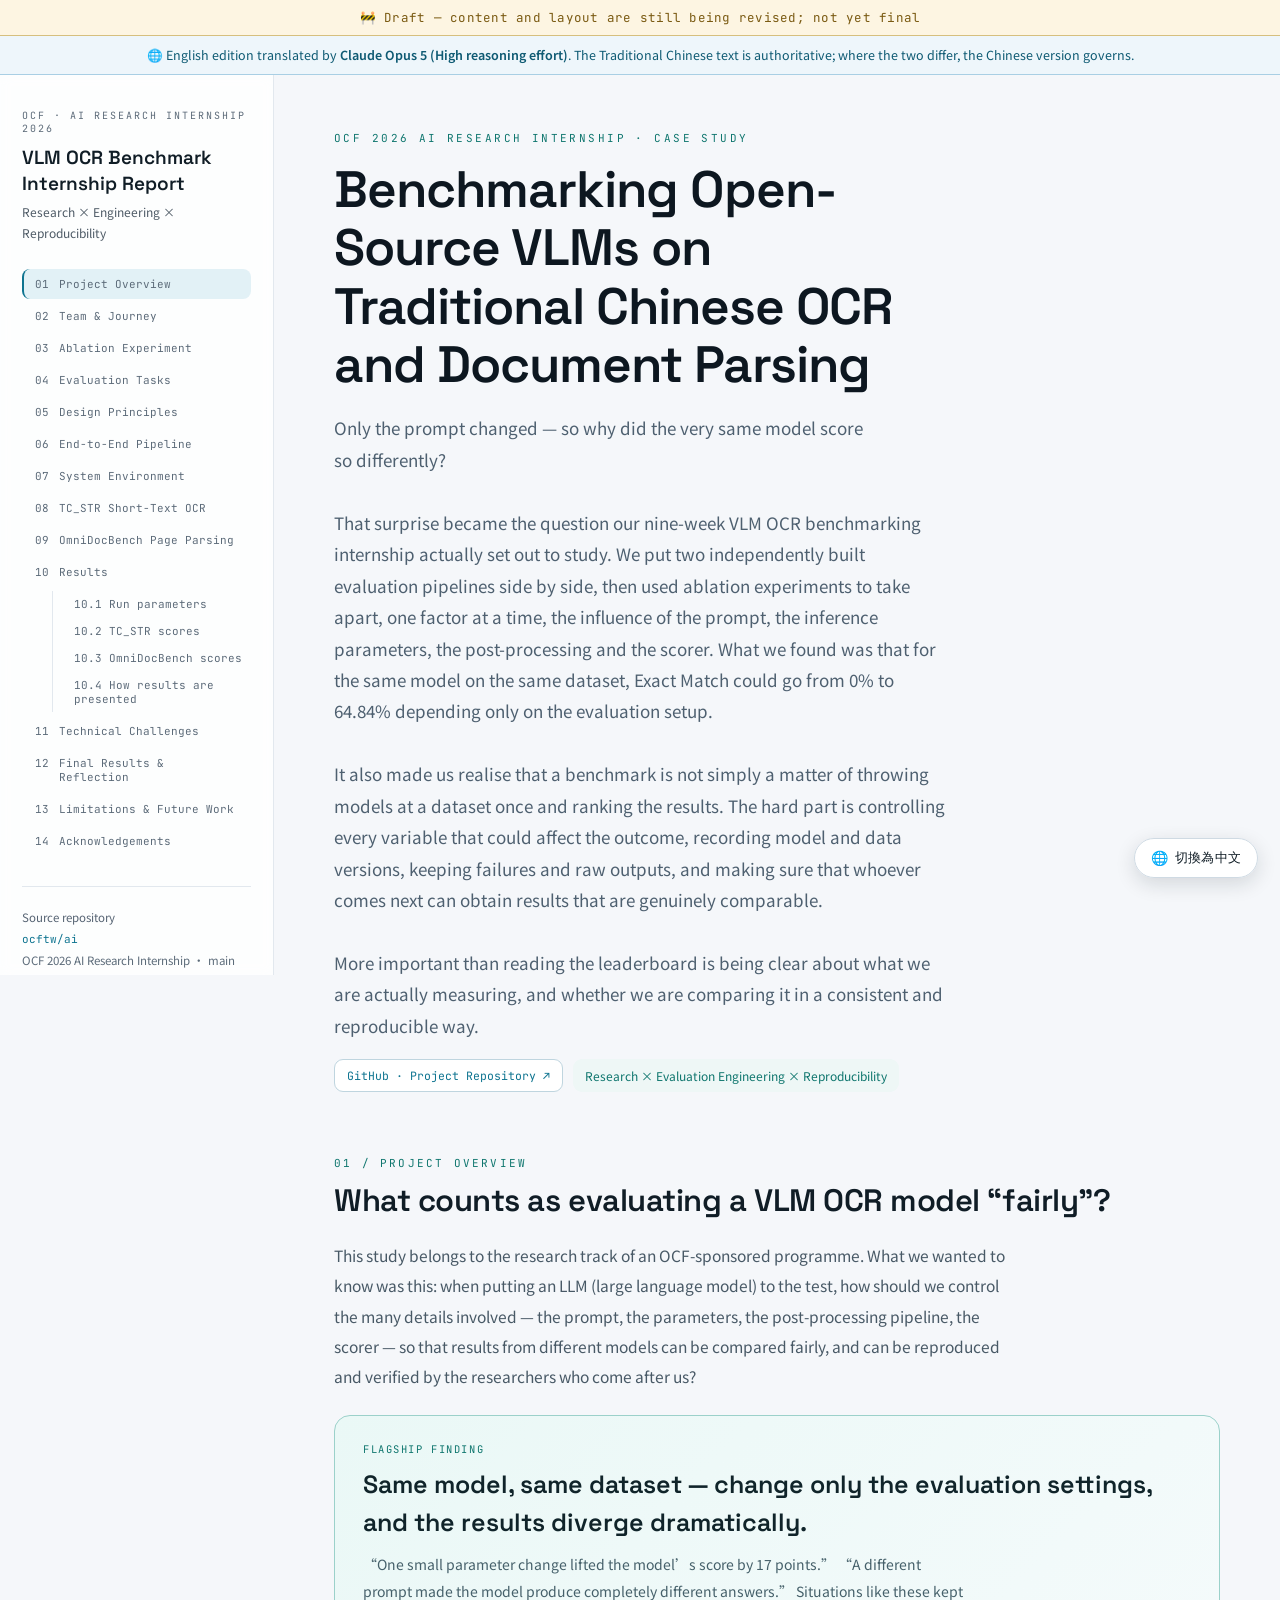
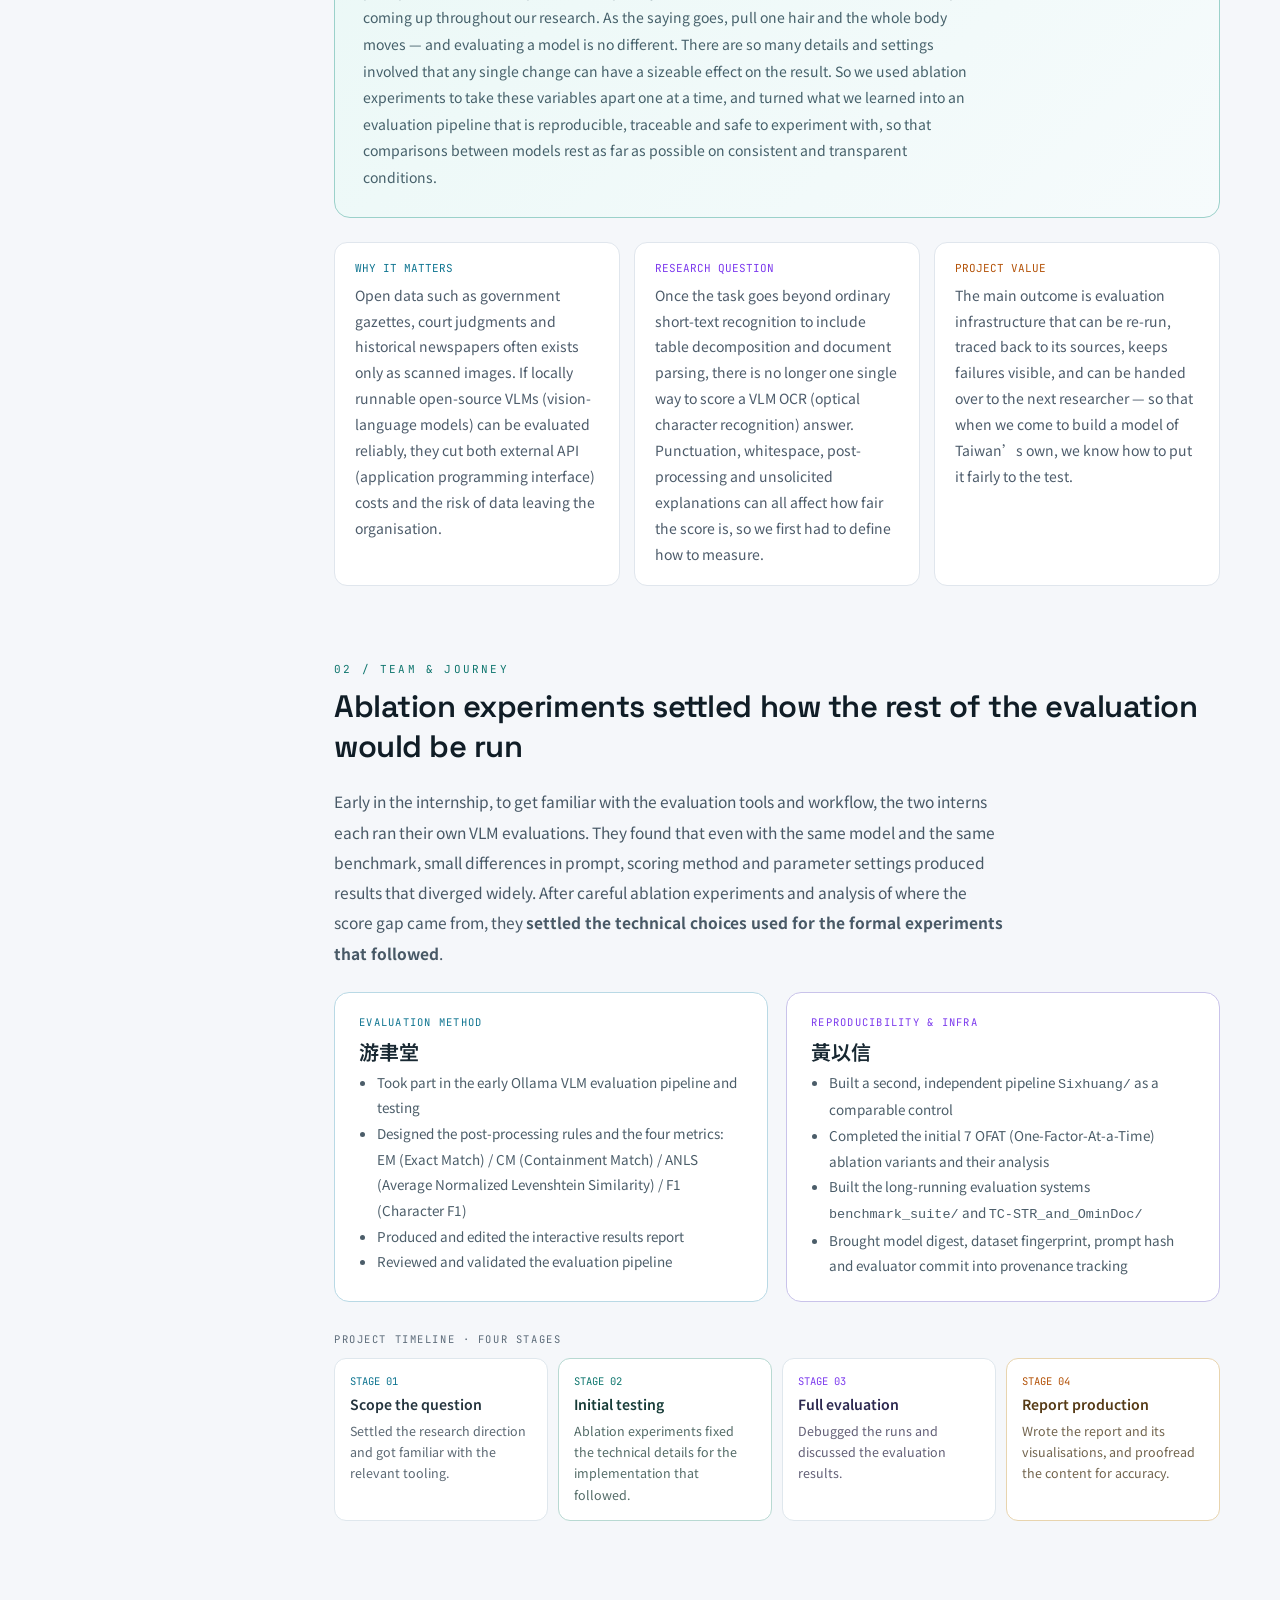
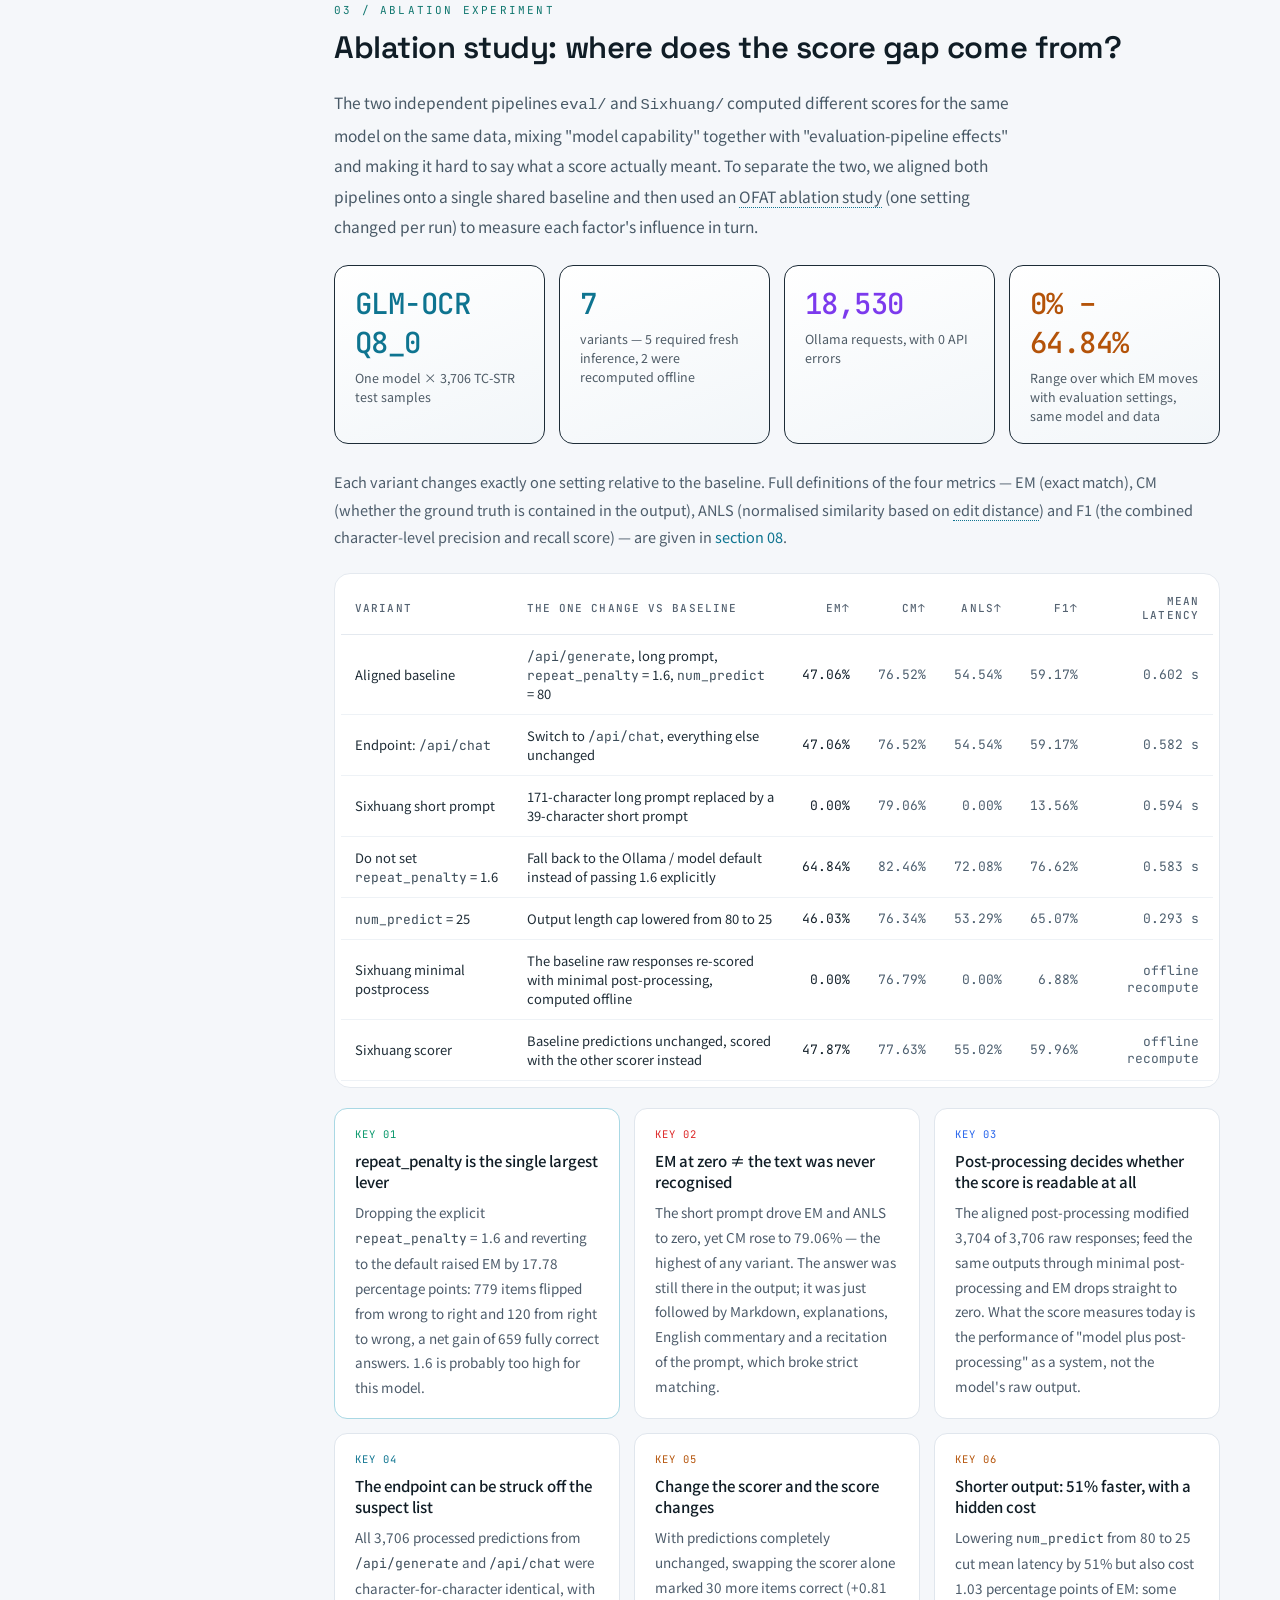
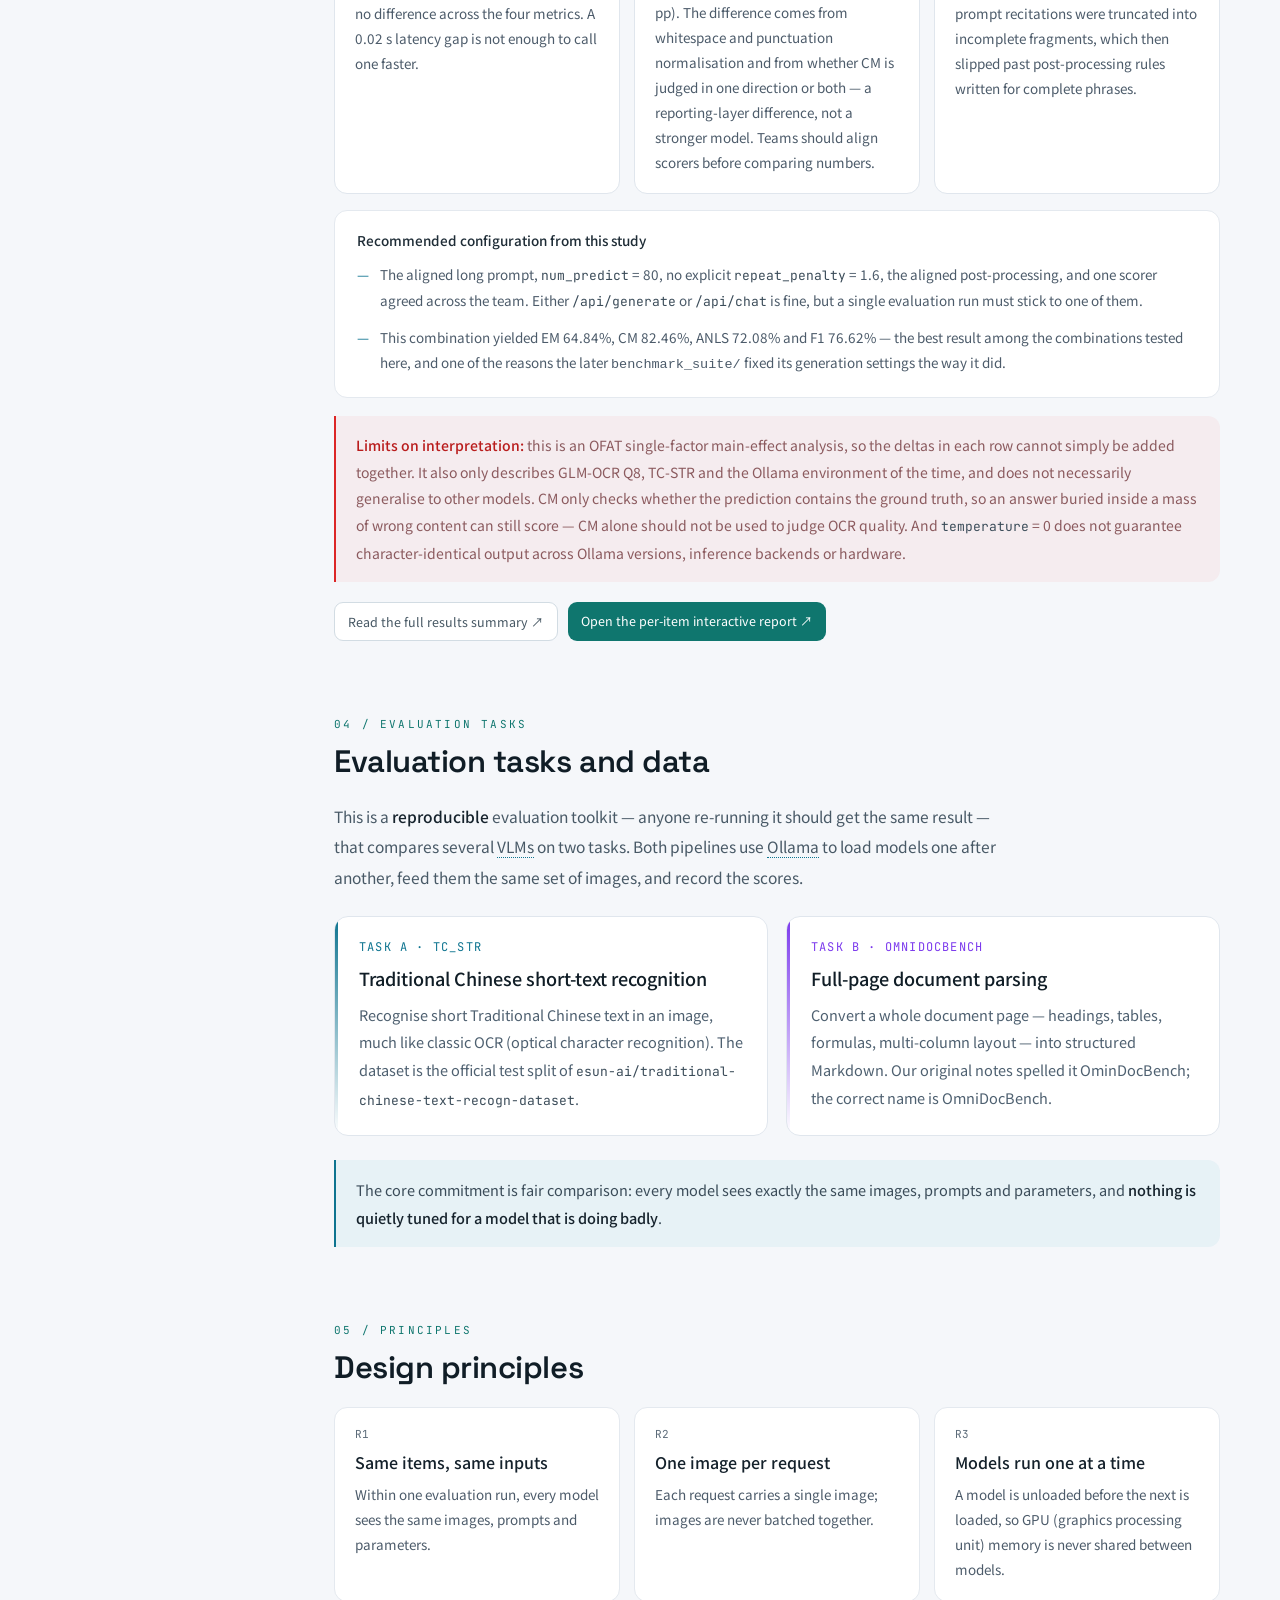
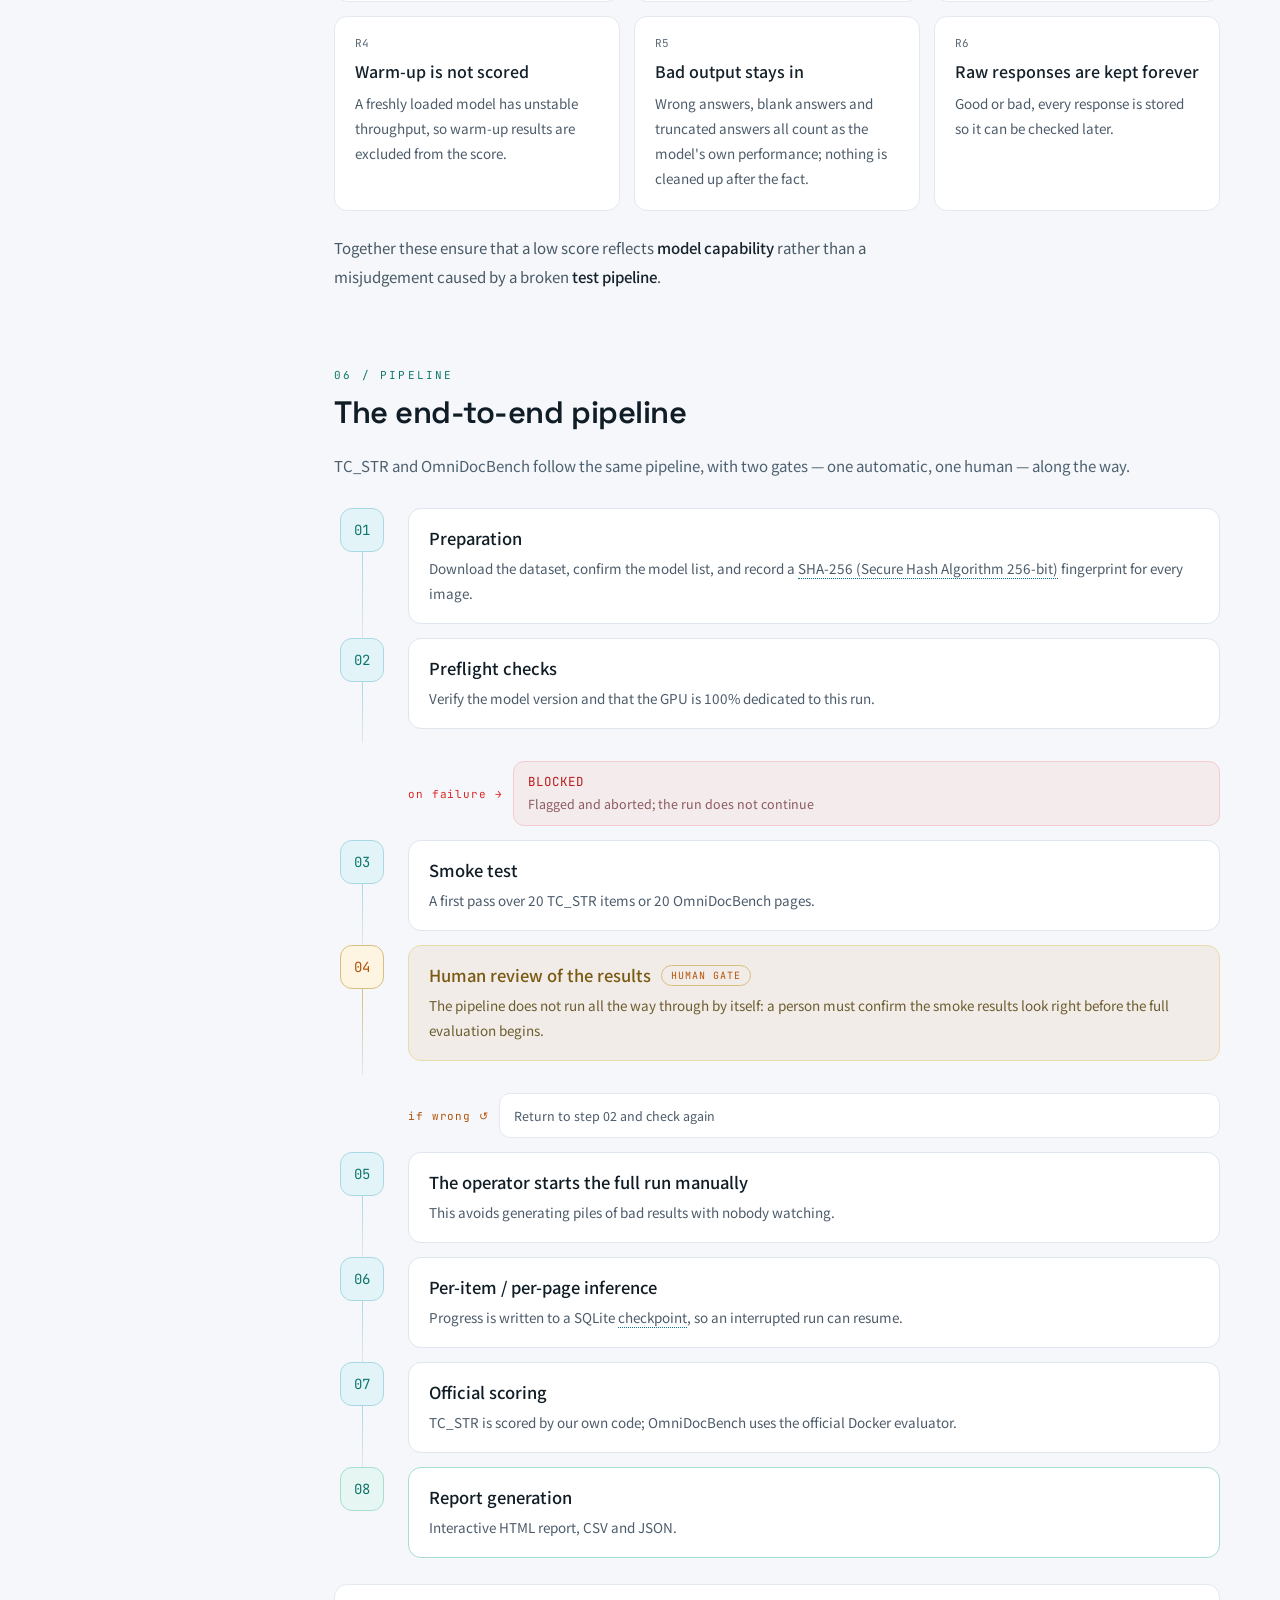
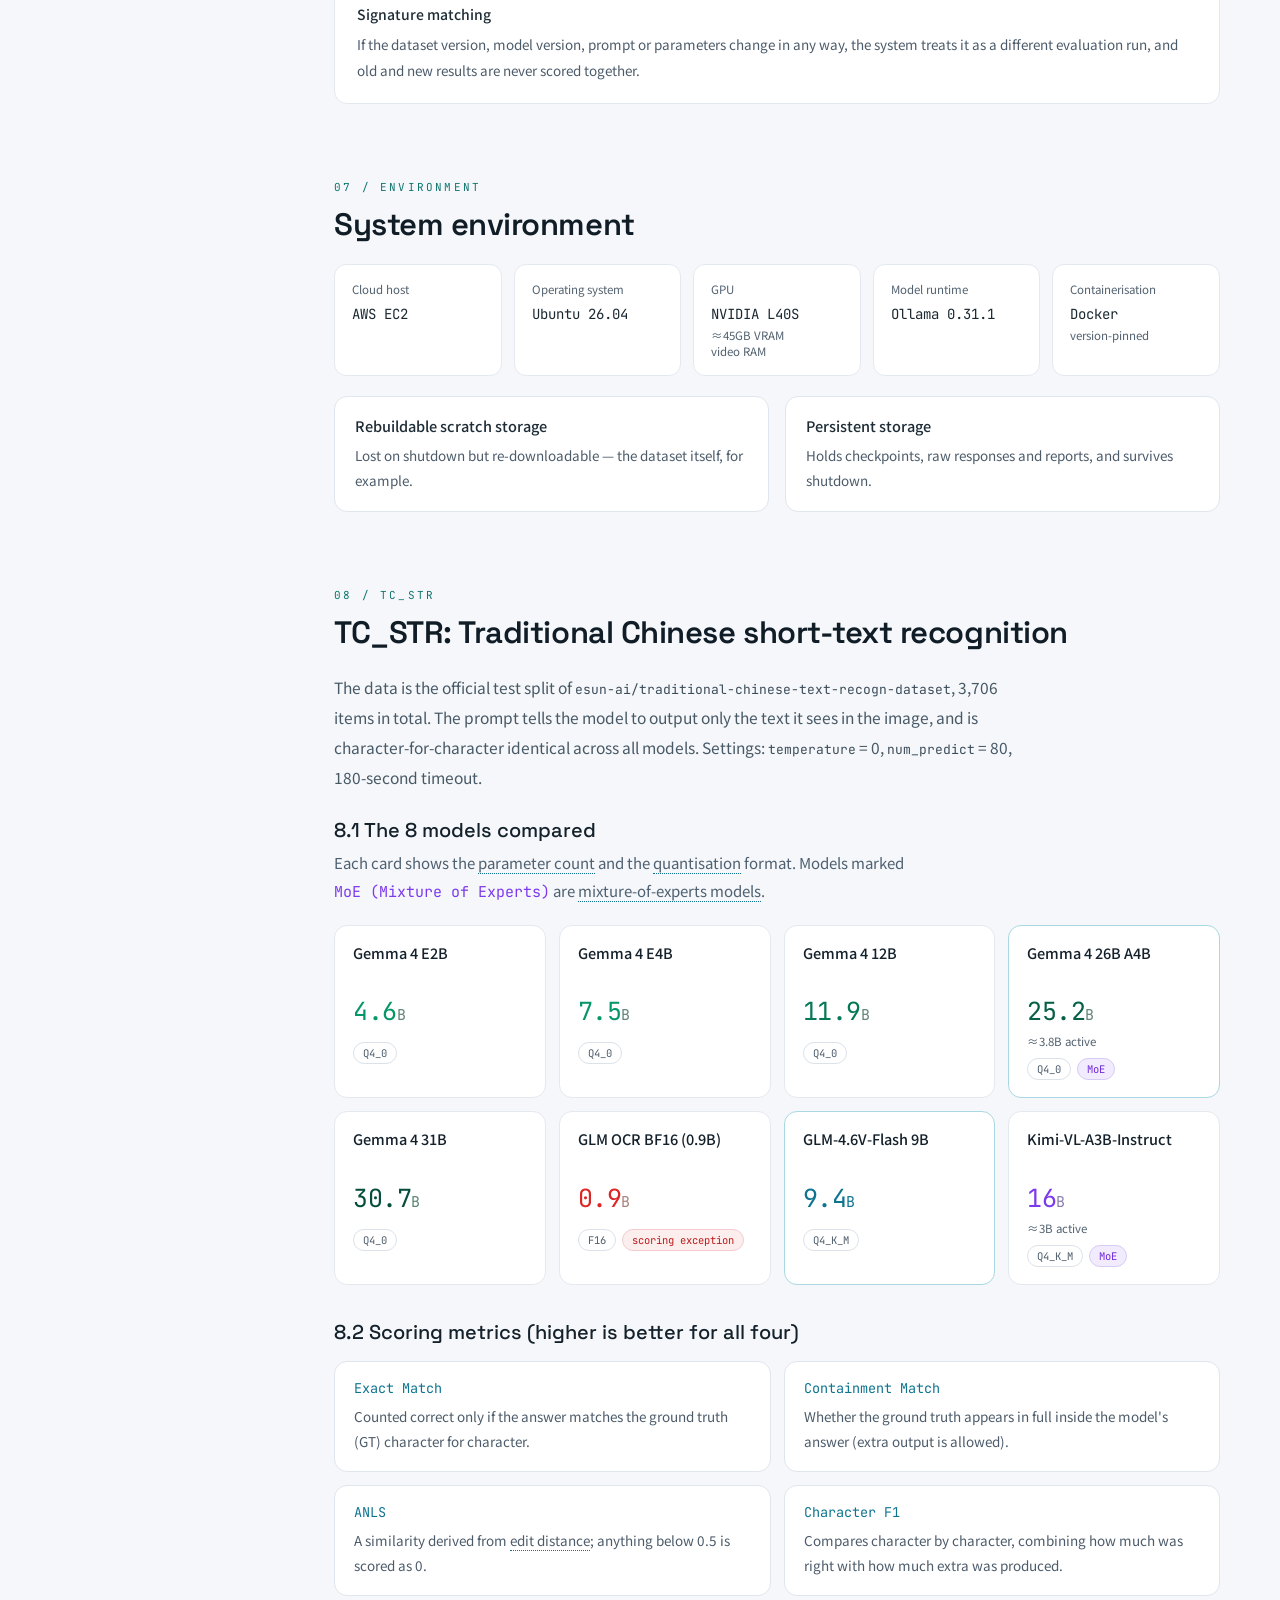
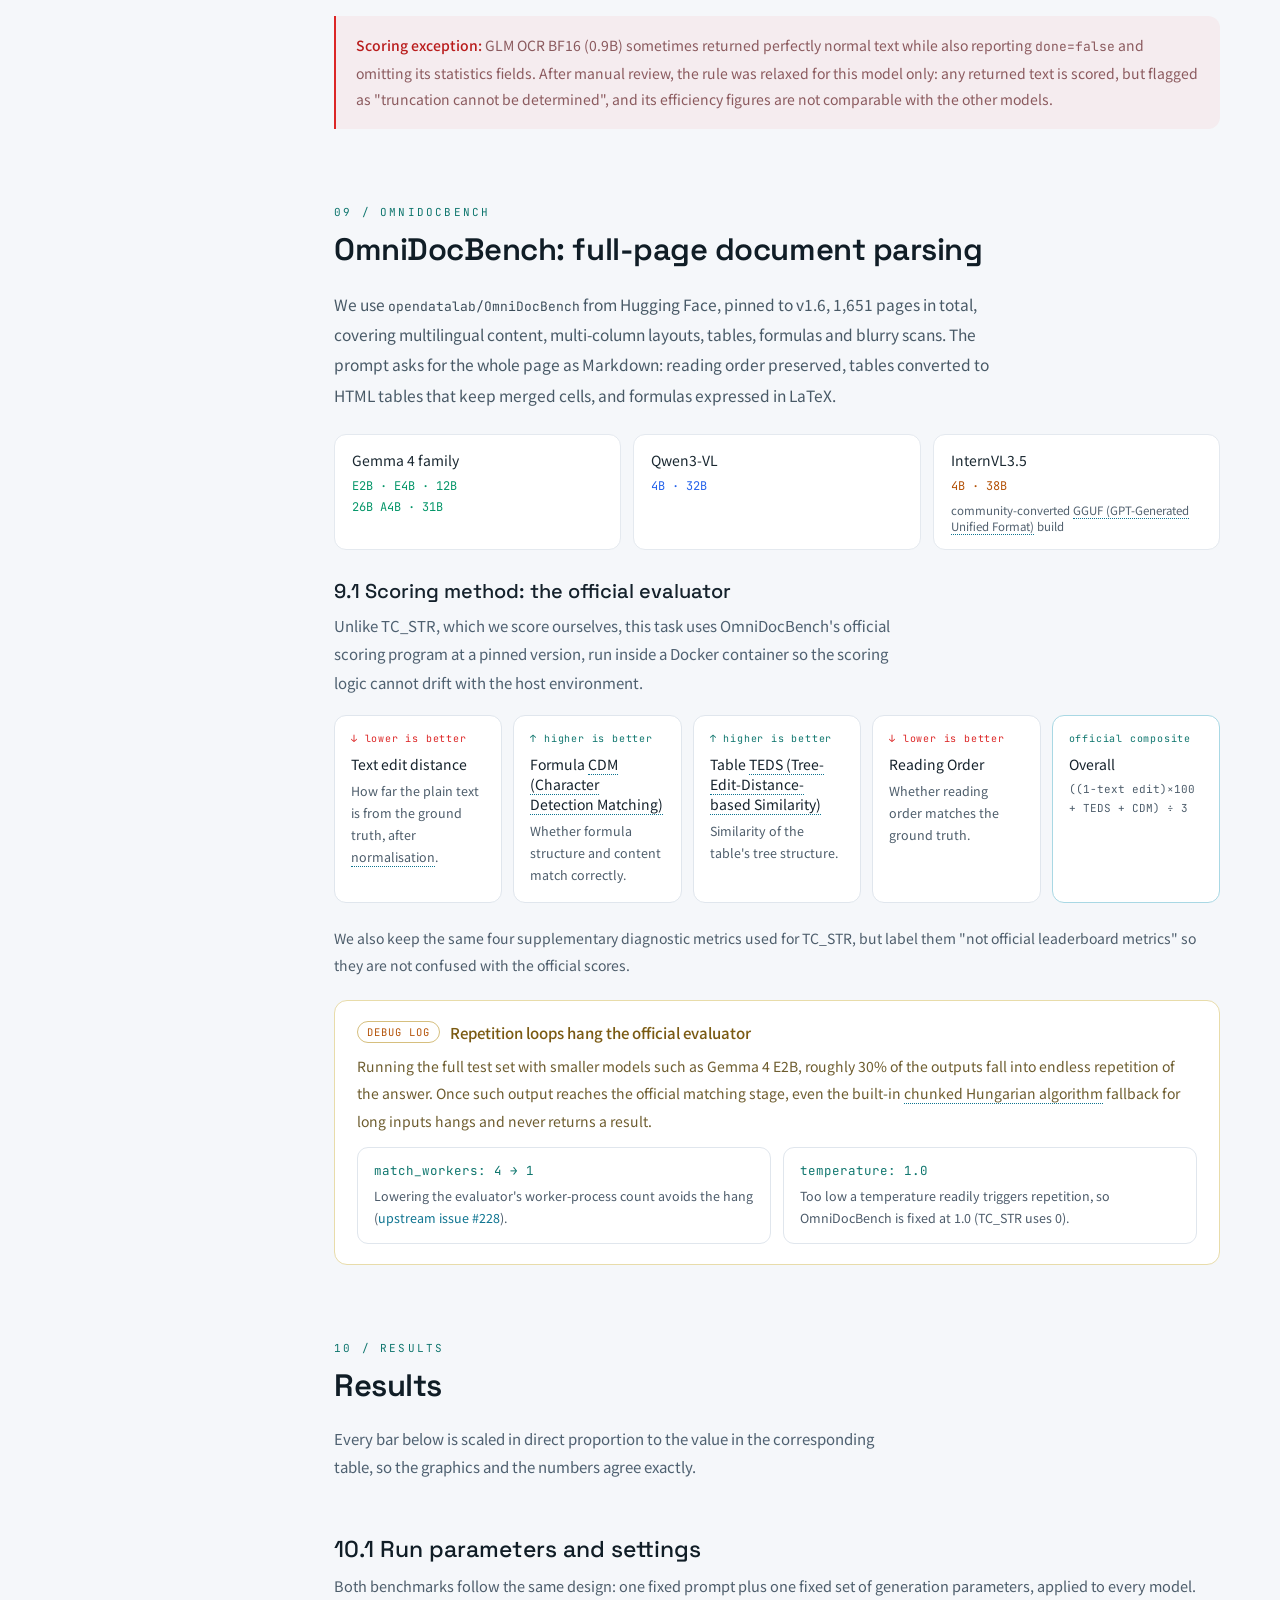
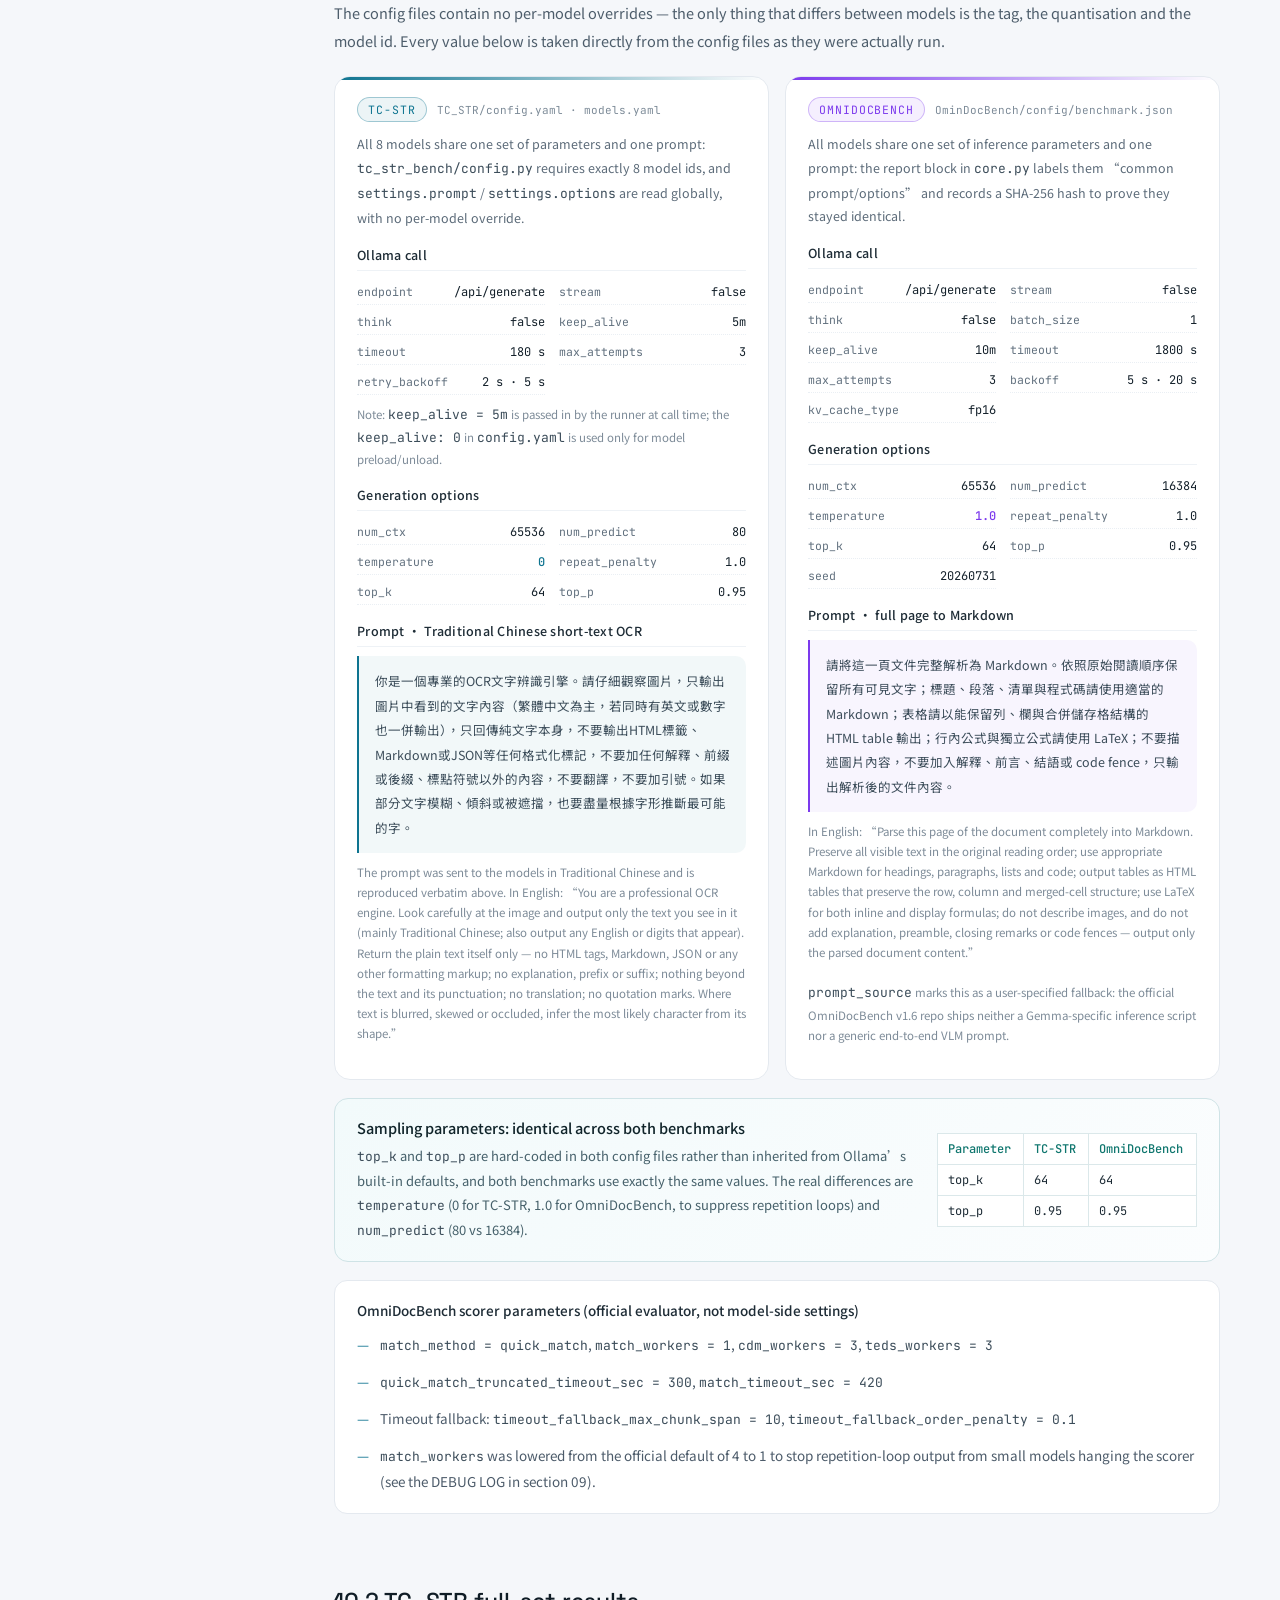
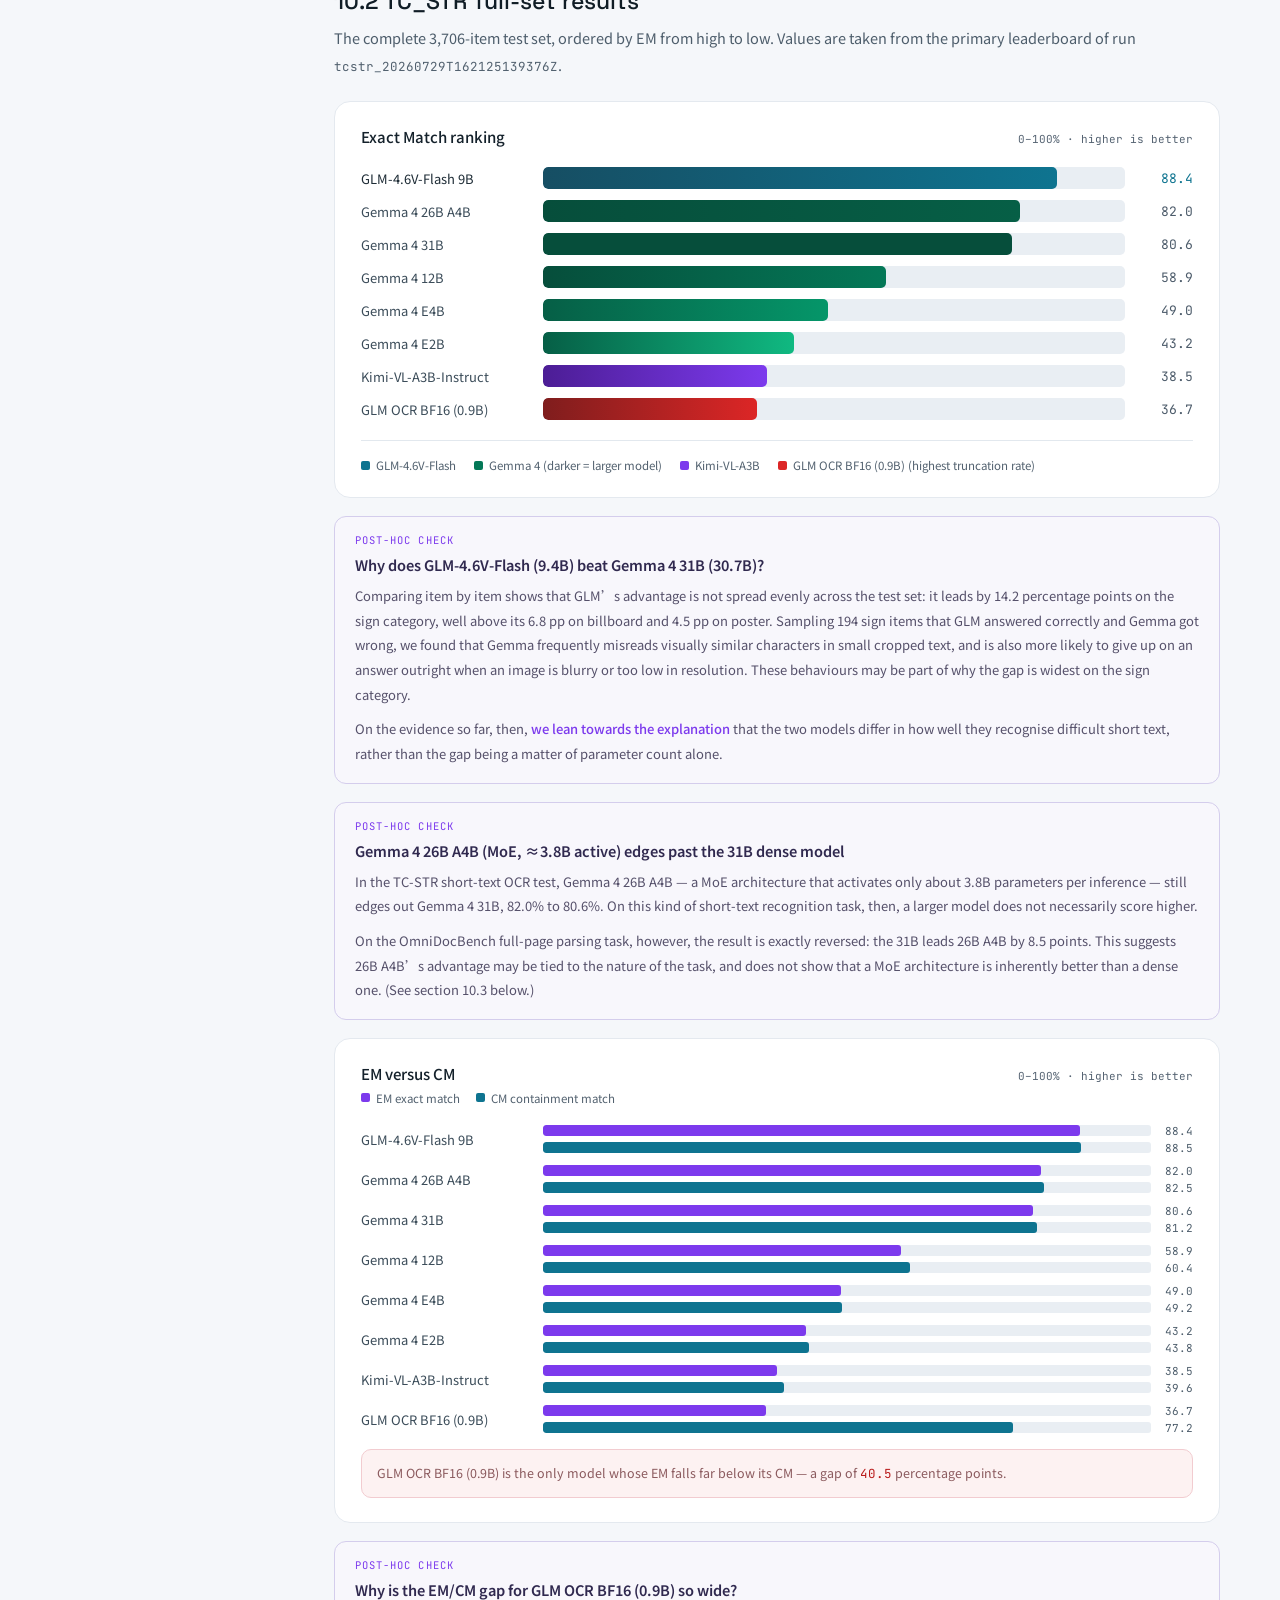
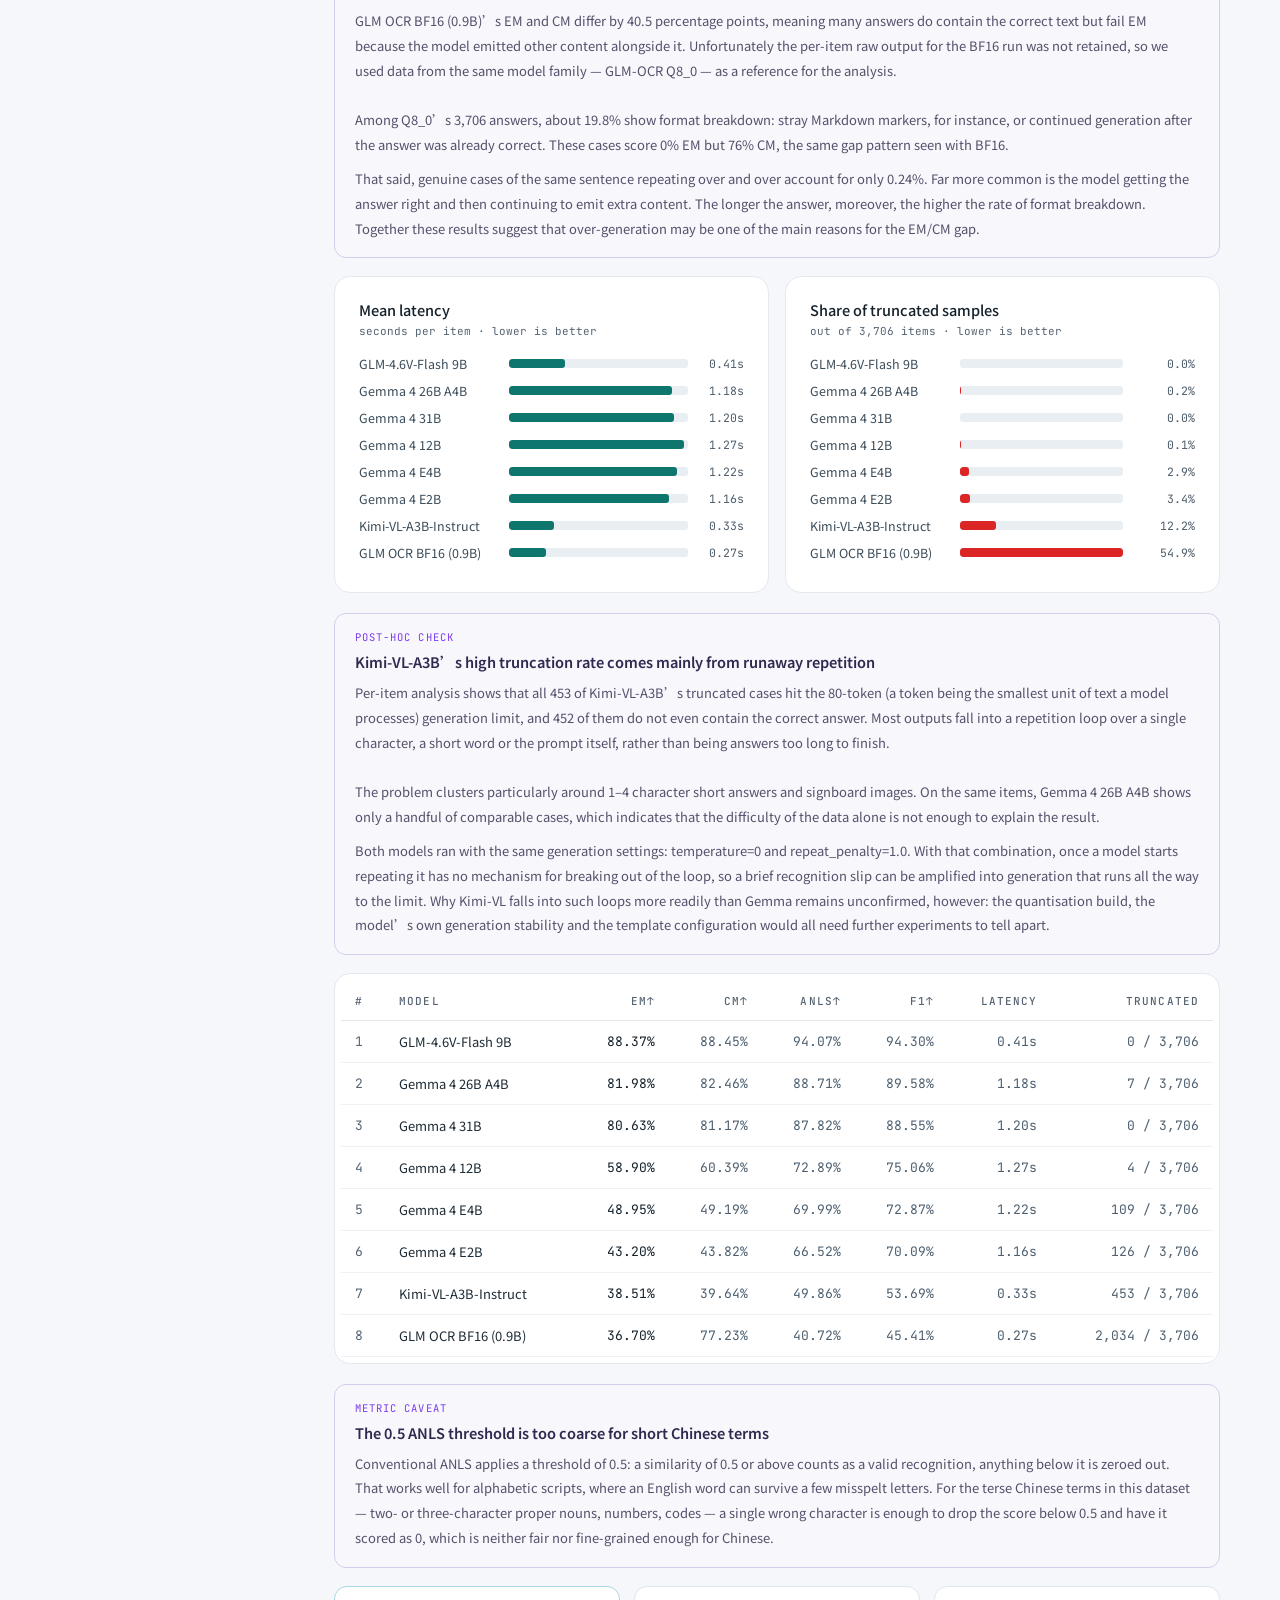
==== commit 8311cda8: "[Draft] Add run-configuration section and refine report metrics wording Add a new subsection at the " ====
--- a/index-en.html
+++ b/index-en.html
@@ -43,9 +43,10 @@
       <a class="toc-link" data-toc="omni" href="#omni"><span>09</span><span data-lang="en">OmniDocBench Page Parsing</span></a>
       <a class="toc-link" data-toc="results" href="#results"><span>10</span><span data-lang="en">Results</span></a>
       <div class="toc-subnav">
-        <a class="toc-link toc-link--sub" data-toc="results-tcstr" href="#results-tcstr"><span data-lang="en">10.1 TC_STR scores</span></a>
-        <a class="toc-link toc-link--sub" data-toc="results-omni" href="#results-omni"><span data-lang="en">10.2 OmniDocBench scores</span></a>
-        <a class="toc-link toc-link--sub" data-toc="results-present" href="#results-present"><span data-lang="en">10.3 How results are presented</span></a>
+        <a class="toc-link toc-link--sub" data-toc="results-config" href="#results-config"><span data-lang="en">10.1 Run parameters</span></a>
+        <a class="toc-link toc-link--sub" data-toc="results-tcstr" href="#results-tcstr"><span data-lang="en">10.2 TC_STR scores</span></a>
+        <a class="toc-link toc-link--sub" data-toc="results-omni" href="#results-omni"><span data-lang="en">10.3 OmniDocBench scores</span></a>
+        <a class="toc-link toc-link--sub" data-toc="results-present" href="#results-present"><span data-lang="en">10.4 How results are presented</span></a>
       </div>
       <a class="toc-link" data-toc="challenges" href="#challenges"><span>11</span><span data-lang="en">Technical Challenges</span></a>
       <a class="toc-link" data-toc="deliverables" href="#deliverables"><span>12</span><span data-lang="en">Final Results &amp; Reflection</span></a>
@@ -61,7 +62,7 @@
       <header class="report-hero">
         <div class="report-hero__eyebrow">OCF 2026 AI RESEARCH INTERNSHIP · CASE STUDY</div>
         <h1 data-lang="en">Benchmarking Open-Source VLMs on Traditional Chinese OCR and Document Parsing</h1>
-        <p class="report-hero__summary" data-lang="en">This study makes one point: a high AI benchmark score does not necessarily mean the model performs better in practice. For one and the same model, changing nothing but the prompt, the output format or the scoring method can move its score from 0% to 65%.<br><br>Our measurements also show that smaller models sometimes beat larger ones, and that the best model differs from one document task to the next. So when an organisation picks an AI model, the leaderboard is only one input: it also has to weigh its own task requirements, cost, latency, and reproducible test results.</p>
+        <p class="report-hero__summary" data-lang="en">Only the prompt changed &mdash; so why did the very same model score so differently?<br><br>That surprise became the question our nine-week VLM OCR benchmarking internship actually set out to study. We put two independently built evaluation pipelines side by side, then used ablation experiments to take apart, one factor at a time, the influence of the prompt, the inference parameters, the post-processing and the scorer. What we found was that for the same model on the same dataset, Exact Match could go from 0% to 64.84% depending only on the evaluation setup.<br><br>It also made us realise that a benchmark is not simply a matter of throwing models at a dataset once and ranking the results. The hard part is controlling every variable that could affect the outcome, recording model and data versions, keeping failures and raw outputs, and making sure that whoever comes next can obtain results that are genuinely comparable.<br><br>More important than reading the leaderboard is being clear about what we are actually measuring, and whether we are comparing it in a consistent and reproducible way.</p>
         <div class="report-hero__actions">
           <a class="button button--outline" href="https://github.com/ocftw/ai">GitHub · Project Repository ↗</a>
           <span class="tag" data-lang="en">Research × Evaluation Engineering × Reproducibility</span>
@@ -70,15 +71,15 @@
 <section id="project" class="report-section">
 <div class="section-eyebrow">01 / PROJECT OVERVIEW</div>
 <h2 class="section-title" data-lang="en">What counts as evaluating a VLM OCR model &ldquo;fairly&rdquo;?</h2>
-<p class="section-lede" data-lang="en">This study belongs to the research track of an OCF-sponsored programme. What we wanted to know was this: when putting an LLM to the test, how should we control the many details involved — the prompt, the parameters, the post-processing pipeline, the scorer — so that results from different models can be compared fairly, and can be reproduced and verified by the researchers who come after us?</p>
+<p class="section-lede" data-lang="en">This study belongs to the research track of an OCF-sponsored programme. What we wanted to know was this: when putting an LLM (large language model) to the test, how should we control the many details involved — the prompt, the parameters, the post-processing pipeline, the scorer — so that results from different models can be compared fairly, and can be reproduced and verified by the researchers who come after us?</p>
 <div class="callout--teal">
 <div class="callout__eyebrow">FLAGSHIP FINDING</div>
 <div class="callout__headline" data-lang="en">Same model, same dataset — change only the evaluation settings, and the results diverge dramatically.</div>
 <p class="callout__note" data-lang="en">&ldquo;One small parameter change lifted the model&rsquo;s score by 17 points.&rdquo; &ldquo;A different prompt made the model produce completely different answers.&rdquo; Situations like these kept coming up throughout our research. As the saying goes, pull one hair and the whole body moves — and evaluating a model is no different. There are so many details and settings involved that any single change can have a sizeable effect on the result. So we used ablation experiments to take these variables apart one at a time, and turned what we learned into an evaluation pipeline that is reproducible, traceable and safe to experiment with, so that comparisons between models rest as far as possible on consistent and transparent conditions.</p>
 </div>
 <div class="context-grid">
-<div class="context-card"><div class="eyebrow-label--cyan">WHY IT MATTERS</div><div class="context-card__body" data-lang="en">Open data such as government gazettes, court judgments and historical newspapers often exists only as scanned images. If locally runnable open-source VLMs can be evaluated reliably, they cut both external API costs and the risk of data leaving the organisation.</div></div>
-<div class="context-card"><div class="eyebrow-label--violet">RESEARCH QUESTION</div><div class="context-card__body" data-lang="en">Once the task goes beyond ordinary short-text recognition to include table decomposition and document parsing, there is no longer one single way to score a VLM OCR answer. Punctuation, whitespace, post-processing and unsolicited explanations can all affect how fair the score is, so we first had to define how to measure.</div></div>
+<div class="context-card"><div class="eyebrow-label--cyan">WHY IT MATTERS</div><div class="context-card__body" data-lang="en">Open data such as government gazettes, court judgments and historical newspapers often exists only as scanned images. If locally runnable open-source VLMs (vision-language models) can be evaluated reliably, they cut both external API (application programming interface) costs and the risk of data leaving the organisation.</div></div>
+<div class="context-card"><div class="eyebrow-label--violet">RESEARCH QUESTION</div><div class="context-card__body" data-lang="en">Once the task goes beyond ordinary short-text recognition to include table decomposition and document parsing, there is no longer one single way to score a VLM OCR (optical character recognition) answer. Punctuation, whitespace, post-processing and unsolicited explanations can all affect how fair the score is, so we first had to define how to measure.</div></div>
 <div class="context-card"><div class="eyebrow-label--amber">PROJECT VALUE</div><div class="context-card__body" data-lang="en">The main outcome is evaluation infrastructure that can be re-run, traced back to its sources, keeps failures visible, and can be handed over to the next researcher — so that when we come to build a model of Taiwan&rsquo;s own, we know how to put it fairly to the test.</div></div>
 </div>
 </section>
@@ -92,7 +93,7 @@
 <div class="person-card__name">游聿堂</div>
 <ul class="person-card__list" data-lang="en">
 <li>Took part in the early Ollama VLM evaluation pipeline and testing</li>
-<li>Designed the post-processing rules and the four metrics: EM / CM / ANLS / F1</li>
+<li>Designed the post-processing rules and the four metrics: EM (Exact Match) / CM (Containment Match) / ANLS (Average Normalized Levenshtein Similarity) / F1 (Character F1)</li>
 <li>Produced and edited the interactive results report</li>
 <li>Reviewed and validated the evaluation pipeline</li>
 </ul>
@@ -102,7 +103,7 @@
 <div class="person-card__name">黃以信</div>
 <ul class="person-card__list" data-lang="en">
 <li>Built a second, independent pipeline <code>Sixhuang/</code> as a comparable control</li>
-<li>Completed the initial 7 OFAT ablation variants and their analysis</li>
+<li>Completed the initial 7 OFAT (One-Factor-At-a-Time) ablation variants and their analysis</li>
 <li>Built the long-running evaluation systems <code>benchmark_suite/</code> and <code>TC-STR_and_OminDoc/</code></li>
 <li>Brought model digest, dataset fingerprint, prompt hash and evaluator commit into provenance tracking</li>
 </ul>
@@ -291,7 +292,7 @@
 <div class="info-card">
 <div class="principle-card__index">R3</div>
 <div class="principle-card__title" data-lang="en">Models run one at a time</div>
-<div class="principle-card__desc" data-lang="en">A model is unloaded before the next is loaded, so GPU memory is never shared between models.</div>
+<div class="principle-card__desc" data-lang="en">A model is unloaded before the next is loaded, so GPU (graphics processing unit) memory is never shared between models.</div>
 </div>
 <div class="info-card">
 <div class="principle-card__index">R4</div>
@@ -323,7 +324,7 @@
 </div>
 <div class="pipeline-step__card">
 <div class="pipeline-step__title" data-lang="en">Preparation</div>
-<div class="principle-card__desc" data-lang="en">Download the dataset, confirm the model list, and record a <span class="term" title="A hash algorithm that turns file content into a unique &quot;fingerprint&quot;, used here to confirm that a re-run uses exactly the same image data.">SHA-256</span> fingerprint for every image.</div>
+<div class="principle-card__desc" data-lang="en">Download the dataset, confirm the model list, and record a <span class="term" title="A hash algorithm that turns file content into a unique &quot;fingerprint&quot;, used here to confirm that a re-run uses exactly the same image data.">SHA-256 (Secure Hash Algorithm 256-bit)</span> fingerprint for every image.</div>
 </div>
 </div>
 <div class="pipeline-step">
@@ -430,7 +431,7 @@
 <div class="env-card">
 <div class="env-card__label" data-lang="en">GPU</div>
 <div class="env-card__value">NVIDIA L40S</div>
-<div class="env-card__note">≈45GB VRAM</div>
+<div class="env-card__note">≈45GB VRAM<br>video RAM</div>
 </div>
 <div class="env-card">
 <div class="env-card__label" data-lang="en">Model runtime</div>
@@ -457,8 +458,8 @@
 <div class="section-eyebrow">08 / TC_STR</div>
 <h2 class="section-title" data-lang="en">TC_STR: Traditional Chinese short-text recognition</h2>
 <p class="section-lede" data-lang="en">The data is the official test split of <span class="mono-value">esun-ai/traditional-chinese-text-recogn-dataset</span>, 3,706 items in total. The prompt tells the model to output only the text it sees in the image, and is character-for-character identical across all models. Settings: <span class="mono-value">temperature</span> = 0, <span class="mono-value">num_predict</span> = 80, 180-second timeout.</p>
-<h3 class="subsection-heading" data-lang="en">5.1 The 8 models compared</h3>
-<p class="subsection-lede" data-lang="en">Each card shows the <span class="term" title="The number of tunable numeric values inside a model. Conceptually, more usually means the model knows more, but it also costs more compute and video memory.">parameter count</span> and the <span class="term" title="Compressing a model's internal numbers from high to low precision (Q4, for instance, squeezes them down to about 4 bits). The file gets smaller and uses less video memory, at some possible cost in accuracy.">quantisation</span> format. Models marked <span class="mono-emphasis--violet">MoE</span> are <span class="term" title="MoE (Mixture of Experts): total parameter count is large, but only a small subset of &quot;experts&quot; is activated per token, so actual compute cost is far below the total. The A3B / A4B naming indicates roughly 3B / 4B active parameters.">mixture-of-experts models</span>.</p>
+<h3 class="subsection-heading" data-lang="en">8.1 The 8 models compared</h3>
+<p class="subsection-lede" data-lang="en">Each card shows the <span class="term" title="The number of tunable numeric values inside a model. Conceptually, more usually means the model knows more, but it also costs more compute and video memory.">parameter count</span> and the <span class="term" title="Compressing a model's internal numbers from high to low precision (Q4, for instance, squeezes them down to about 4 bits). The file gets smaller and uses less video memory, at some possible cost in accuracy.">quantisation</span> format. Models marked <span class="mono-emphasis--violet">MoE (Mixture of Experts)</span> are <span class="term" title="MoE (Mixture of Experts): total parameter count is large, but only a small subset of &quot;experts&quot; is activated per token, so actual compute cost is far below the total. The A3B / A4B naming indicates roughly 3B / 4B active parameters.">mixture-of-experts models</span>.</p>
 <div class="model-card-grid">
 <div class="info-card info-card--compact">
 <div class="model-card__name">Gemma 4 E2B</div>
@@ -487,8 +488,8 @@
 <div class="model-card__badges"><span class="model-card__badge">Q4_0</span></div>
 </div>
 <div class="info-card info-card--compact">
-<div class="model-card__name">GLM OCR BF16</div>
-<div class="model-card__params" style="--accent:var(--accent-danger)">1.1<span class="model-card__params-unit" style="--accent:#a8807f">B</span></div>
+<div class="model-card__name">GLM OCR BF16 (0.9B)</div>
+<div class="model-card__params" style="--accent:var(--accent-danger)">0.9<span class="model-card__params-unit" style="--accent:#a8807f">B</span></div>
 <div class="model-card__badges"><span class="model-card__badge">F16</span><span class="model-card__badge--exception" data-lang="en">scoring exception</span></div>
 </div>
 <div class="model-card--highlighted">
@@ -503,7 +504,7 @@
 <div class="model-card__badges--tight"><span class="model-card__badge">Q4_K_M</span><span class="model-card__badge--moe">MoE</span></div>
 </div>
 </div>
-<h3 class="subsection-heading--spaced" data-lang="en">5.2 Scoring metrics (higher is better for all four)</h3>
+<h3 class="subsection-heading--spaced" data-lang="en">8.2 Scoring metrics (higher is better for all four)</h3>
 <div class="metric-grid">
 <div class="metric-card">
 <div class="metric-card__title">Exact Match</div>
@@ -523,7 +524,7 @@
 </div>
 </div>
 <div class="callout--danger" data-lang="en">
-<strong class="text-emphasis--danger">Scoring exception:</strong> GLM OCR BF16 sometimes returned perfectly normal text while also reporting <span class="mono-inline">done=false</span> and omitting its statistics fields. After manual review, the rule was relaxed for this model only: any returned text is scored, but flagged as "truncation cannot be determined", and its efficiency figures are not comparable with the other models.
+<strong class="text-emphasis--danger">Scoring exception:</strong> GLM OCR BF16 (0.9B) sometimes returned perfectly normal text while also reporting <span class="mono-inline">done=false</span> and omitting its statistics fields. After manual review, the rule was relaxed for this model only: any returned text is scored, but flagged as "truncation cannot be determined", and its efficiency figures are not comparable with the other models.
       </div>
 </section>
 <section id="omni" class="report-section">
@@ -533,9 +534,9 @@
 <div class="model-group-grid">
 <div class="model-group-card"><div class="model-group-card__name" data-lang="en">Gemma 4 family</div><div class="model-group-card__variants">E2B · E4B · 12B<br/>26B A4B · 31B</div></div>
 <div class="model-group-card"><div class="model-group-card__name">Qwen3-VL</div><div class="model-group-card__variants--blue">4B · 32B</div></div>
-<div class="model-group-card"><div class="model-group-card__name">InternVL3.5</div><div class="model-group-card__variants--amber">4B · 38B</div><div class="model-card__params-note" data-lang="en">community-converted <span class="term" title="A common file format for locally run models. Because InternVL3.5 is absent from the official Ollama library, we used community-converted GGUF quantisations.">GGUF</span> build</div></div>
-</div>
-<h3 class="subsection-heading--divider" data-lang="en">6.1 Scoring method: the official evaluator</h3>
+<div class="model-group-card"><div class="model-group-card__name">InternVL3.5</div><div class="model-group-card__variants--amber">4B · 38B</div><div class="model-card__params-note" data-lang="en">community-converted <span class="term" title="A common file format for locally run models. Because InternVL3.5 is absent from the official Ollama library, we used community-converted GGUF quantisations.">GGUF (GPT-Generated Unified Format)</span> build</div></div>
+</div>
+<h3 class="subsection-heading--divider" data-lang="en">9.1 Scoring method: the official evaluator</h3>
 <p class="subsection-lede" data-lang="en">Unlike TC_STR, which we score ourselves, this task uses OmniDocBench's official scoring program at a pinned version, run inside a Docker container so the scoring logic cannot drift with the host environment.</p>
 <div class="metric-grid--omni">
 <div class="omni-metric-card">
@@ -545,12 +546,12 @@
 </div>
 <div class="omni-metric-card">
 <div class="omni-metric-card__direction--good" data-lang="en">↑ higher is better</div>
-<div class="omni-metric-card__title" data-lang="en">Formula <span class="term" title="Character Detection Matching: a metric judging whether an output LaTeX formula matches the ground truth in both structure and symbol content.">CDM</span></div>
+<div class="omni-metric-card__title" data-lang="en">Formula <span class="term" title="Character Detection Matching: a metric judging whether an output LaTeX formula matches the ground truth in both structure and symbol content.">CDM (Character Detection Matching)</span></div>
 <div class="omni-metric-card__desc" data-lang="en">Whether formula structure and content match correctly.</div>
 </div>
 <div class="omni-metric-card">
 <div class="omni-metric-card__direction--good" data-lang="en">↑ higher is better</div>
-<div class="omni-metric-card__title" data-lang="en">Table <span class="term" title="Tree-Edit-Distance-based Similarity: treats a table as a tree and computes similarity, checking both cell content and the row/column/merge structure.">TEDS</span></div>
+<div class="omni-metric-card__title" data-lang="en">Table <span class="term" title="Tree-Edit-Distance-based Similarity: treats a table as a tree and computes similarity, checking both cell content and the row/column/merge structure.">TEDS (Tree-Edit-Distance-based Similarity)</span></div>
 <div class="omni-metric-card__desc" data-lang="en">Similarity of the table's tree structure.</div>
 </div>
 <div class="omni-metric-card">
@@ -588,8 +589,110 @@
 <h2 class="section-title" data-lang="en">Results</h2>
 <p class="omni-results-lede" data-lang="en">Every bar below is scaled in direct proportion to the value in the corresponding table, so the graphics and the numbers agree exactly.</p>
 </section>
+<section id="results-config" class="report-section report-section--subsection">
+<h3 class="section-subtitle" data-lang="en">10.1 Run parameters and settings</h3>
+<p class="results-caption" data-lang="en">Both benchmarks follow the same design: one fixed prompt plus one fixed set of generation parameters, applied to every model. The config files contain no per-model overrides &mdash; the only thing that differs between models is the tag, the quantisation and the model id. Every value below is taken directly from the config files as they were actually run.</p>
+<div class="config-grid">
+<article class="config-card">
+<div class="config-card__head">
+<span class="config-card__badge">TC-STR</span>
+<span class="config-card__source">TC_STR/config.yaml · models.yaml</span>
+</div>
+<p class="config-card__note" data-lang="en">All 8 models share one set of parameters and one prompt: <span class="mono-value">tc_str_bench/config.py</span> requires exactly 8 model ids, and <span class="mono-value">settings.prompt</span> / <span class="mono-value">settings.options</span> are read globally, with no per-model override.</p>
+<div class="config-block">
+<div class="config-block__title" data-lang="en">Ollama call</div>
+<ul class="config-kv">
+<li><span class="config-kv__k">endpoint</span><span class="config-kv__v">/api/generate</span></li>
+<li><span class="config-kv__k">stream</span><span class="config-kv__v">false</span></li>
+<li><span class="config-kv__k">think</span><span class="config-kv__v">false</span></li>
+<li><span class="config-kv__k">keep_alive</span><span class="config-kv__v">5m</span></li>
+<li><span class="config-kv__k">timeout</span><span class="config-kv__v">180 s</span></li>
+<li><span class="config-kv__k">max_attempts</span><span class="config-kv__v">3</span></li>
+<li><span class="config-kv__k">retry_backoff</span><span class="config-kv__v">2 s · 5 s</span></li>
+</ul>
+<p class="config-prompt__source" data-lang="en">Note: <span class="mono-value">keep_alive = 5m</span> is passed in by the runner at call time; the <span class="mono-value">keep_alive: 0</span> in <span class="mono-value">config.yaml</span> is used only for model preload/unload.</p>
+</div>
+<div class="config-block">
+<div class="config-block__title" data-lang="en">Generation options</div>
+<ul class="config-kv">
+<li><span class="config-kv__k">num_ctx</span><span class="config-kv__v">65536</span></li>
+<li><span class="config-kv__k">num_predict</span><span class="config-kv__v">80</span></li>
+<li><span class="config-kv__k">temperature</span><span class="config-kv__v config-kv__v--accent">0</span></li>
+<li><span class="config-kv__k">repeat_penalty</span><span class="config-kv__v">1.0</span></li>
+<li><span class="config-kv__k">top_k</span><span class="config-kv__v">64</span></li>
+<li><span class="config-kv__k">top_p</span><span class="config-kv__v">0.95</span></li>
+</ul>
+</div>
+<div class="config-block">
+<div class="config-block__title" data-lang="en">Prompt · Traditional Chinese short-text OCR</div>
+<blockquote class="config-prompt" data-lang="en">你是一個專業的OCR文字辨識引擎。請仔細觀察圖片，只輸出圖片中看到的文字內容（繁體中文為主，若同時有英文或數字也一併輸出），只回傳純文字本身，不要輸出HTML標籤、Markdown或JSON等任何格式化標記，不要加任何解釋、前綴或後綴、標點符號以外的內容，不要翻譯，不要加引號。如果部分文字模糊、傾斜或被遮擋，也要盡量根據字形推斷最可能的字。</blockquote>
+<p class="config-prompt__source" data-lang="en">The prompt was sent to the models in Traditional Chinese and is reproduced verbatim above. In English: &ldquo;You are a professional OCR engine. Look carefully at the image and output only the text you see in it (mainly Traditional Chinese; also output any English or digits that appear). Return the plain text itself only &mdash; no HTML tags, Markdown, JSON or any other formatting markup; no explanation, prefix or suffix; nothing beyond the text and its punctuation; no translation; no quotation marks. Where text is blurred, skewed or occluded, infer the most likely character from its shape.&rdquo;</p>
+</div>
+</article>
+<article class="config-card config-card--violet">
+<div class="config-card__head">
+<span class="config-card__badge">OMNIDOCBENCH</span>
+<span class="config-card__source">OminDocBench/config/benchmark.json</span>
+</div>
+<p class="config-card__note" data-lang="en">All models share one set of inference parameters and one prompt: the report block in <span class="mono-value">core.py</span> labels them &ldquo;common prompt/options&rdquo; and records a SHA-256 hash to prove they stayed identical.</p>
+<div class="config-block">
+<div class="config-block__title" data-lang="en">Ollama call</div>
+<ul class="config-kv">
+<li><span class="config-kv__k">endpoint</span><span class="config-kv__v">/api/generate</span></li>
+<li><span class="config-kv__k">stream</span><span class="config-kv__v">false</span></li>
+<li><span class="config-kv__k">think</span><span class="config-kv__v">false</span></li>
+<li><span class="config-kv__k">batch_size</span><span class="config-kv__v">1</span></li>
+<li><span class="config-kv__k">keep_alive</span><span class="config-kv__v">10m</span></li>
+<li><span class="config-kv__k">timeout</span><span class="config-kv__v">1800 s</span></li>
+<li><span class="config-kv__k">max_attempts</span><span class="config-kv__v">3</span></li>
+<li><span class="config-kv__k">backoff</span><span class="config-kv__v">5 s · 20 s</span></li>
+<li><span class="config-kv__k">kv_cache_type</span><span class="config-kv__v">fp16</span></li>
+</ul>
+</div>
+<div class="config-block">
+<div class="config-block__title" data-lang="en">Generation options</div>
+<ul class="config-kv">
+<li><span class="config-kv__k">num_ctx</span><span class="config-kv__v">65536</span></li>
+<li><span class="config-kv__k">num_predict</span><span class="config-kv__v">16384</span></li>
+<li><span class="config-kv__k">temperature</span><span class="config-kv__v config-kv__v--accent">1.0</span></li>
+<li><span class="config-kv__k">repeat_penalty</span><span class="config-kv__v">1.0</span></li>
+<li><span class="config-kv__k">top_k</span><span class="config-kv__v">64</span></li>
+<li><span class="config-kv__k">top_p</span><span class="config-kv__v">0.95</span></li>
+<li><span class="config-kv__k">seed</span><span class="config-kv__v">20260731</span></li>
+</ul>
+</div>
+<div class="config-block">
+<div class="config-block__title" data-lang="en">Prompt · full page to Markdown</div>
+<blockquote class="config-prompt" data-lang="en">請將這一頁文件完整解析為 Markdown。依照原始閱讀順序保留所有可見文字；標題、段落、清單與程式碼請使用適當的 Markdown；表格請以能保留列、欄與合併儲存格結構的 HTML table 輸出；行內公式與獨立公式請使用 LaTeX；不要描述圖片內容，不要加入解釋、前言、結語或 code fence，只輸出解析後的文件內容。</blockquote>
+<p class="config-prompt__source" data-lang="en">In English: &ldquo;Parse this page of the document completely into Markdown. Preserve all visible text in the original reading order; use appropriate Markdown for headings, paragraphs, lists and code; output tables as HTML tables that preserve the row, column and merged-cell structure; use LaTeX for both inline and display formulas; do not describe images, and do not add explanation, preamble, closing remarks or code fences &mdash; output only the parsed document content.&rdquo;<br><br><span class="mono-value">prompt_source</span> marks this as a user-specified fallback: the official OmniDocBench v1.6 repo ships neither a Gemma-specific inference script nor a generic end-to-end VLM prompt.</p>
+</div>
+</article>
+</div>
+<div class="config-shared">
+<div>
+<div class="config-shared__title" data-lang="en">Sampling parameters: identical across both benchmarks</div>
+<p class="config-shared__desc" data-lang="en"><span class="mono-value">top_k</span> and <span class="mono-value">top_p</span> are hard-coded in both config files rather than inherited from Ollama&rsquo;s built-in defaults, and both benchmarks use exactly the same values. The real differences are <span class="mono-value">temperature</span> (0 for TC-STR, 1.0 for OmniDocBench, to suppress repetition loops) and <span class="mono-value">num_predict</span> (80 vs 16384).</p>
+</div>
+<table class="config-shared__table">
+<thead><tr><th data-lang="en">Parameter</th><th>TC-STR</th><th>OmniDocBench</th></tr></thead>
+<tbody>
+<tr><td>top_k</td><td>64</td><td>64</td></tr>
+<tr><td>top_p</td><td>0.95</td><td>0.95</td></tr>
+</tbody>
+</table>
+</div>
+<div class="insights-card">
+<div class="insights-card__title" data-lang="en">OmniDocBench scorer parameters (official evaluator, not model-side settings)</div>
+<div class="insights-list" data-lang="en">
+<div class="insights-list__item"><span class="insights-list__marker">—</span><span><span class="mono-value">match_method = quick_match</span>, <span class="mono-value">match_workers = 1</span>, <span class="mono-value">cdm_workers = 3</span>, <span class="mono-value">teds_workers = 3</span></span></div>
+<div class="insights-list__item"><span class="insights-list__marker">—</span><span><span class="mono-value">quick_match_truncated_timeout_sec = 300</span>, <span class="mono-value">match_timeout_sec = 420</span></span></div>
+<div class="insights-list__item"><span class="insights-list__marker">—</span><span>Timeout fallback: <span class="mono-value">timeout_fallback_max_chunk_span = 10</span>, <span class="mono-value">timeout_fallback_order_penalty = 0.1</span></span></div>
+<div class="insights-list__item"><span class="insights-list__marker">—</span><span><span class="mono-value">match_workers</span> was lowered from the official default of 4 to 1 to stop repetition-loop output from small models hanging the scorer (see the DEBUG LOG in section 09).</span></div>
+</div>
+</div>
+</section>
 <section id="results-tcstr" class="report-section report-section--subsection">
-<h3 class="section-subtitle" data-lang="en">10.1 TC_STR full-set results</h3>
+<h3 class="section-subtitle" data-lang="en">10.2 TC_STR full-set results</h3>
 <p class="results-caption" data-lang="en">The complete 3,706-item test set, ordered by EM from high to low. Values are taken from the primary leaderboard of run <span class="run-id">tcstr_20260729T162125139376Z</span>.</p>
 <div class="chart-card">
 <div class="chart-card__header">
@@ -633,7 +736,7 @@
 <div class="rank-row__value">38.5</div>
 </div>
 <div class="rank-row">
-<div class="rank-row__name">GLM OCR BF16</div>
+<div class="rank-row__name">GLM OCR BF16 (0.9B)</div>
 <div class="rank-row__track"><div class="bar-fill bar-fill--danger" style="--pct:36.70"></div></div>
 <div class="rank-row__value">36.7</div>
 </div>
@@ -642,7 +745,7 @@
 <span class="chart-legend__item"><span class="legend-dot legend-dot--cm"></span>GLM-4.6V-Flash</span>
 <span class="chart-legend__item"><span class="legend-dot legend-dot--gemma-12b"></span>Gemma 4 (darker = larger model)</span>
 <span class="chart-legend__item"><span class="legend-dot legend-dot--em"></span>Kimi-VL-A3B</span>
-<span class="chart-legend__item"><span class="legend-dot legend-dot--danger"></span>GLM OCR BF16 (highest truncation rate)</span>
+<span class="chart-legend__item"><span class="legend-dot legend-dot--danger"></span>GLM OCR BF16 (0.9B) (highest truncation rate)</span>
 </div>
 </div>
 <div class="verify-note">
@@ -655,7 +758,7 @@
 <div class="verify-note__label" data-lang="en">POST-HOC CHECK</div>
 <div class="verify-note__title" data-lang="en">Gemma 4 26B A4B (MoE, ≈3.8B active) edges past the 31B dense model</div>
 <div class="verify-note__body" data-lang="en">In the TC-STR short-text OCR test, Gemma 4 26B A4B — a MoE architecture that activates only about 3.8B parameters per inference — still edges out Gemma 4 31B, 82.0% to 80.6%. On this kind of short-text recognition task, then, a larger model does not necessarily score higher.</div>
-<div class="verify-note__body" data-lang="en">On the OmniDocBench full-page parsing task, however, the result is exactly reversed: the 31B leads 26B A4B by 8.5 points. This suggests 26B A4B&rsquo;s advantage may be tied to the nature of the task, and does not show that a MoE architecture is inherently better than a dense one. (See section 10.2 below.)</div>
+<div class="verify-note__body" data-lang="en">On the OmniDocBench full-page parsing task, however, the result is exactly reversed: the 31B leads 26B A4B by 8.5 points. This suggests 26B A4B&rsquo;s advantage may be tied to the nature of the task, and does not show that a MoE architecture is inherently better than a dense one. (See section 10.3 below.)</div>
 </div>
 <div class="chart-card">
 <div class="chart-card__header--tight">
@@ -766,7 +869,7 @@
 </div>
 
 <div class="compare-row">
-<div class="rank-row__name">GLM OCR BF16</div>
+<div class="rank-row__name">GLM OCR BF16 (0.9B)</div>
 <div class="compare-row__bars">
 <div class="compare-row__bar-line">
 <div class="compare-row__track"><div class="bar-fill bar-fill--sm bar-fill--em" style="--pct:36.7"></div></div>
@@ -779,12 +882,12 @@
 </div>
 </div>
 
-<div class="chart-callout--danger" data-lang="en">GLM OCR BF16 is the only model whose EM falls far below its CM — a gap of <span class="mono-emphasis--danger">40.5</span> percentage points.</div>
+<div class="chart-callout--danger" data-lang="en">GLM OCR BF16 (0.9B) is the only model whose EM falls far below its CM — a gap of <span class="mono-emphasis--danger">40.5</span> percentage points.</div>
 </div>
 <div class="verify-note">
 <div class="verify-note__label" data-lang="en">POST-HOC CHECK</div>
-<div class="verify-note__title" data-lang="en">Why is the EM/CM gap for GLM OCR BF16 so wide?</div>
-<div class="verify-note__body" data-lang="en">GLM OCR BF16&rsquo;s EM and CM differ by 40.5 percentage points, meaning many answers do contain the correct text but fail EM because the model emitted other content alongside it. Unfortunately the per-item raw output for the BF16 run was not retained, so we used data from the same model family — GLM-OCR Q8_0 — as a reference for the analysis.<br><br>Among Q8_0&rsquo;s 3,706 answers, about 19.8% show format breakdown: stray Markdown markers, for instance, or continued generation after the answer was already correct. These cases score 0% EM but 76% CM, the same gap pattern seen with BF16.</div>
+<div class="verify-note__title" data-lang="en">Why is the EM/CM gap for GLM OCR BF16 (0.9B) so wide?</div>
+<div class="verify-note__body" data-lang="en">GLM OCR BF16 (0.9B)&rsquo;s EM and CM differ by 40.5 percentage points, meaning many answers do contain the correct text but fail EM because the model emitted other content alongside it. Unfortunately the per-item raw output for the BF16 run was not retained, so we used data from the same model family — GLM-OCR Q8_0 — as a reference for the analysis.<br><br>Among Q8_0&rsquo;s 3,706 answers, about 19.8% show format breakdown: stray Markdown markers, for instance, or continued generation after the answer was already correct. These cases score 0% EM but 76% CM, the same gap pattern seen with BF16.</div>
 <div class="verify-note__body" data-lang="en">That said, genuine cases of the same sentence repeating over and over account for only 0.24%. Far more common is the model getting the answer right and then continuing to emit extra content. The longer the answer, moreover, the higher the rate of format breakdown. Together these results suggest that over-generation may be one of the main reasons for the EM/CM gap.</div>
 </div>
 <div class="stat-chart-grid">
@@ -835,7 +938,7 @@
 </div>
 
 <div class="stat-row">
-<div class="stat-row__name">GLM OCR BF16</div>
+<div class="stat-row__name">GLM OCR BF16 (0.9B)</div>
 <div class="stat-row__track"><div class="bar-fill bar-fill--xs bar-fill--latency" style="--pct:20.8"></div></div>
 <div class="stat-row__value">0.27s</div>
 </div>
@@ -888,7 +991,7 @@
 </div>
 
 <div class="stat-row--wide">
-<div class="stat-row__name">GLM OCR BF16</div>
+<div class="stat-row__name">GLM OCR BF16 (0.9B)</div>
 <div class="stat-row__track"><div class="bar-fill bar-fill--xs bar-fill--truncation" style="--pct:100.0"></div></div>
 <div class="stat-row__value">54.9%</div>
 </div>
@@ -899,7 +1002,7 @@
 <div class="verify-note">
 <div class="verify-note__label" data-lang="en">POST-HOC CHECK</div>
 <div class="verify-note__title" data-lang="en">Kimi-VL-A3B&rsquo;s high truncation rate comes mainly from runaway repetition</div>
-<div class="verify-note__body" data-lang="en">Per-item analysis shows that all 453 of Kimi-VL-A3B&rsquo;s truncated cases hit the 80-token generation limit, and 452 of them do not even contain the correct answer. Most outputs fall into a repetition loop over a single character, a short word or the prompt itself, rather than being answers too long to finish.<br><br>The problem clusters particularly around 1–4 character short answers and signboard images. On the same items, Gemma 4 26B A4B shows only a handful of comparable cases, which indicates that the difficulty of the data alone is not enough to explain the result.</div>
+<div class="verify-note__body" data-lang="en">Per-item analysis shows that all 453 of Kimi-VL-A3B&rsquo;s truncated cases hit the 80-token (a token being the smallest unit of text a model processes) generation limit, and 452 of them do not even contain the correct answer. Most outputs fall into a repetition loop over a single character, a short word or the prompt itself, rather than being answers too long to finish.<br><br>The problem clusters particularly around 1–4 character short answers and signboard images. On the same items, Gemma 4 26B A4B shows only a handful of comparable cases, which indicates that the difficulty of the data alone is not enough to explain the result.</div>
 <div class="verify-note__body" data-lang="en">Both models ran with the same generation settings: temperature=0 and repeat_penalty=1.0. With that combination, once a model starts repeating it has no mechanism for breaking out of the loop, so a brief recognition slip can be amplified into generation that runs all the way to the limit. Why Kimi-VL falls into such loops more readily than Gemma remains unconfirmed, however: the quantisation build, the model&rsquo;s own generation stability and the template configuration would all need further experiments to tell apart.</div>
 </div>
 
@@ -998,7 +1101,7 @@
 
 <tr class="data-table__row">
 <td class="data-table__meta">8</td>
-<td class="data-table__cell">GLM OCR BF16</td>
+<td class="data-table__cell">GLM OCR BF16 (0.9B)</td>
 <td class="data-table__number data-table__number--strong">36.70%</td>
 <td class="data-table__number">77.23%</td>
 <td class="data-table__number">40.72%</td>
@@ -1011,6 +1114,12 @@
 </table>
 </div>
 
+<div class="verify-note">
+<div class="verify-note__label" data-lang="en">METRIC CAVEAT</div>
+<div class="verify-note__title" data-lang="en">The 0.5 ANLS threshold is too coarse for short Chinese terms</div>
+<div class="verify-note__body" data-lang="en">Conventional ANLS applies a threshold of 0.5: a similarity of 0.5 or above counts as a valid recognition, anything below it is zeroed out. That works well for alphabetic scripts, where an English word can survive a few misspelt letters. For the terse Chinese terms in this dataset &mdash; two- or three-character proper nouns, numbers, codes &mdash; a single wrong character is enough to drop the score below 0.5 and have it scored as 0, which is neither fair nor fine-grained enough for Chinese.</div>
+</div>
+
 <div class="key-findings-grid">
 <div class="key-finding-card--highlight">
 <div class="key-finding-card__label--info">KEY 01</div>
@@ -1020,11 +1129,11 @@
 <div class="surface-card">
 <div class="key-finding-card__label--positive">KEY 02</div>
 <div class="key-finding-card__title" data-lang="en">Bigger Gemma is more accurate, but not linearly</div>
-<div class="principle-card__desc" data-lang="en">26B A4B (MoE, ≈3.8B active) edges past the larger dense 31B model, 82.0 to 80.6 — unlike section 7.2, where scores rise strictly with parameter count.</div>
+<div class="principle-card__desc" data-lang="en">26B A4B (MoE, ≈3.8B active) edges past the larger dense 31B model, 82.0 to 80.6 — unlike section 10.3, where scores rise strictly with parameter count.</div>
 </div>
 <div class="surface-card">
 <div class="key-finding-card__label--negative">KEY 03</div>
-<div class="key-finding-card__title" data-lang="en">The EM/CM gap for GLM OCR BF16</div>
+<div class="key-finding-card__title" data-lang="en">The EM/CM gap for GLM OCR BF16 (0.9B)</div>
 <div class="principle-card__desc" data-lang="en">54.9% of samples (2,034 of 3,706) are flagged as truncated. The answer is often buried inside the output — hence the high CM — but format breakdown loses the points under strict matching, hence the low EM.</div>
 </div>
 </div>
@@ -1039,7 +1148,7 @@
 
 </section>
 <section id="results-omni" class="report-section report-section--subsection">
-<h3 class="section-subtitle" data-lang="en">10.2 OmniDocBench full-corpus results</h3>
+<h3 class="section-subtitle" data-lang="en">10.3 OmniDocBench full-corpus results</h3>
 <p class="results-caption" data-lang="en">Official evaluator scores over the full 1,651-page corpus, ordered by Overall from high to low. Overall draws on just three components: text, table and formula.</p>
 <div class="chart-card">
 <div class="chart-card__header">
@@ -1423,7 +1532,7 @@
 
 </section>
 <section id="results-present" class="report-section">
-<h3 class="section-subtitle" data-lang="en">10.3 How results are presented</h3>
+<h3 class="section-subtitle" data-lang="en">10.4 How results are presented</h3>
 <p class="present-lede" data-lang="en">The README deliberately avoids hard-coding in-progress scores into the documentation; the authoritative numbers are the reports in each run's output directory. The tooling also produces:</p>
 <div class="key-findings-grid">
 <div class="present-card">
@@ -1489,7 +1598,7 @@
 </div>
 </div>
 <div class="insights-card">
-<div class="insights-card__title" data-lang="en">Follow-up post-hoc checks: results for six hypotheses (see the "post-hoc check" blocks below the charts in 10.1 and 10.2)</div>
+<div class="insights-card__title" data-lang="en">Follow-up post-hoc checks: results for six hypotheses (see the "post-hoc check" blocks below the charts in 10.2 and 10.3)</div>
 <div class="insights-list" data-lang="en">
 <div class="insights-list__item"><span class="insights-list__marker">—</span><span>Not one of the six hypotheses could be fully confirmed. The root cause is that the per-item and per-page raw outputs of the TC_STR bench and OmniDocBench were never committed to the repository — only the aggregate scores were. Which rather proves the lesson above: reproducibility is not an appendix.</span></div>
 <div class="insights-list__item"><span class="insights-list__marker">—</span><span>The most important correction: Gemma 26B A4B's "small beats large" holds only on the TC-STR short-text task. On OmniDocBench full-page parsing it loses to the 31B by 8.5 points. This is a task-dependent one-off, not a durable MoE advantage.</span></div>
@@ -1512,7 +1621,7 @@
 <div>
 <div class="limitations__title--negative" data-lang="en">Limitations</div>
 <div class="limitations__list" data-lang="en">
-<div class="limitations__item"><strong class="limitations__item-label">GLM OCR BF16 must be read alongside its exception rule</strong><br/>Because completion metadata was missing, relaxed scoring was applied, so its EM/CM gap and truncation rate are not on exactly the same footing as the other seven models.</div>
+<div class="limitations__item"><strong class="limitations__item-label">GLM OCR BF16 (0.9B) must be read alongside its exception rule</strong><br/>Because completion metadata was missing, relaxed scoring was applied, so its EM/CM gap and truncation rate are not on exactly the same footing as the other seven models.</div>
 <div class="limitations__item"><strong class="limitations__item-label">Some models are community conversions</strong><br/>InternVL3.5 (4B / 38B) are community-converted GGUF quantisations, whose performance may differ from the official native builds.</div>
 <div class="limitations__item"><strong class="limitations__item-label">MoE "active parameter" figures are estimates</strong><br/>The active-parameter counts given for Gemma 4 26B A4B and Kimi-VL-A3B-Instruct are conceptual estimates, not official exact figures.</div>
 <div class="limitations__item"><strong class="limitations__item-label">Sampled reports and full-corpus results are not interchangeable</strong><br/>The interactive comparison report takes only 5 best, 5 worst and 5 random pages (15 in total); this page uses the official scores over the full 1,651-page corpus.</div>
@@ -1522,7 +1631,7 @@
 <div>
 <div class="limitations__title--positive" data-lang="en">Future work</div>
 <div class="limitations__list" data-lang="en">
-<div class="limitations__item"><strong class="limitations__item-label">Error analysis of GLM OCR BF16's anomalous samples</strong><br/>Review the 2,034 truncated samples item by item to establish which kinds of text — long sentences, dense small print, unusual symbols — most readily trigger repetition.</div>
+<div class="limitations__item"><strong class="limitations__item-label">Error analysis of GLM OCR BF16 (0.9B)'s anomalous samples</strong><br/>Review the 2,034 truncated samples item by item to establish which kinds of text — long sentences, dense small print, unusual symbols — most readily trigger repetition.</div>
 <div class="limitations__item"><strong class="limitations__item-label">Detailed analysis of the weakest sub-metrics</strong><br/>For small models' table TEDS, identify which layouts (page-spanning, merged cells, multi-column) are losing the points.</div>
 <div class="limitations__item"><strong class="limitations__item-label"><a href="#ablation">A finer repeat_penalty sweep and interaction testing</a></strong><br/>The ablation in section 03 showed 1.6 to be clearly harmful but did not locate the optimum, and the interactions among prompt, post-processing and <span class="mono-value">num_predict</span> remain untested — OFAT cannot capture those interaction effects.</div>
 <div class="limitations__item"><strong class="limitations__item-label">Consolidation into a continuously updated dashboard</strong><br/>Merge the interactive comparison report with the static charts, so a newly evaluated model folds into the comparison automatically.</div>
--- a/styles.css
+++ b/styles.css
@@ -2281,3 +2281,190 @@
 @media (max-width: 600px) {
   .lang-toggle { right: 14px; bottom: 14px; padding: 9px 14px; font-size: 12px; }
 }
+
+/* ===== Run configuration block (10.1) ===== */
+.config-grid {
+  display: grid;
+  grid-template-columns: repeat(auto-fit, minmax(min(340px, 100%), 1fr));
+  gap: 16px;
+  margin-bottom: 18px;
+}
+
+.config-card {
+  --config-accent: #0e7490;
+  --config-tint: rgb(14 116 144 / 8%);
+  --config-soft: rgb(14 116 144 / 5%);
+  --config-ring: rgb(14 116 144 / 35%);
+
+  position: relative;
+  overflow: hidden;
+  padding: 20px 22px 22px;
+  border: 1px solid #e4e9ef;
+  border-radius: 16px;
+  background: #ffffff;
+}
+
+.config-card::before {
+  position: absolute;
+  content: "";
+  inset: 0 0 auto 0;
+  height: 3px;
+  background: linear-gradient(90deg, var(--config-accent), rgb(255 255 255 / 0%));
+}
+
+.config-card--violet {
+  --config-accent: #7c3aed;
+  --config-tint: rgb(124 58 237 / 8%);
+  --config-soft: rgb(124 58 237 / 5%);
+  --config-ring: rgb(124 58 237 / 32%);
+}
+
+.config-card__head {
+  display: flex;
+  flex-wrap: wrap;
+  align-items: baseline;
+  gap: 10px;
+  margin-bottom: 10px;
+}
+
+.config-card__badge {
+  padding: 4px 10px;
+  border: 1px solid var(--config-ring);
+  border-radius: 999px;
+  background: var(--config-tint);
+  color: var(--config-accent);
+  font-family: var(--font-mono);
+  font-size: 11.5px;
+  letter-spacing: .08em;
+}
+
+.config-card__source {
+  color: #7d8b98;
+  font-family: var(--font-mono);
+  font-size: 11px;
+  word-break: break-all;
+}
+
+.config-card__note {
+  margin: 0 0 16px;
+  color: #5c6b79;
+  font-size: 12.5px;
+  line-height: 1.85;
+}
+
+.config-block + .config-block { margin-top: 16px; }
+
+.config-block__title {
+  margin-bottom: 9px;
+  padding-bottom: 6px;
+  border-bottom: 1px solid #eef2f6;
+  color: #1e2c36;
+  font-size: 12.5px;
+  font-weight: 500;
+  letter-spacing: .02em;
+}
+
+.config-kv {
+  display: grid;
+  grid-template-columns: repeat(auto-fit, minmax(min(150px, 100%), 1fr));
+  gap: 5px 14px;
+  margin: 0;
+  padding: 0;
+  list-style: none;
+}
+
+.config-kv--stack { grid-template-columns: 1fr; }
+
+.config-kv li {
+  display: flex;
+  align-items: baseline;
+  justify-content: space-between;
+  gap: 10px;
+  padding: 4px 0;
+  border-bottom: 1px dotted #eaeff4;
+}
+
+.config-kv__k {
+  color: #62717f;
+  font-family: var(--font-mono);
+  font-size: 11.5px;
+}
+
+.config-kv__v {
+  color: #14212b;
+  font-family: var(--font-mono);
+  font-size: 12px;
+  text-align: right;
+}
+
+.config-kv__v--accent { color: var(--config-accent); font-weight: 500; }
+
+.config-prompt {
+  margin: 0;
+  padding: 13px 16px;
+  border-left: 2px solid var(--config-accent);
+  border-radius: 0 10px 10px 0;
+  background: var(--config-soft);
+  color: #3b4c59;
+  font-size: 12.5px;
+  line-height: 1.95;
+}
+
+.config-prompt__source {
+  margin-top: 9px;
+  color: #7d8b98;
+  font-size: 11.5px;
+  line-height: 1.75;
+}
+
+.config-shared {
+  display: grid;
+  grid-template-columns: minmax(0, 1fr) minmax(0, 260px);
+  gap: 20px;
+  align-items: center;
+  margin-bottom: 18px;
+  padding: 18px 22px;
+  border: 1px solid #cfe3e6;
+  border-radius: 14px;
+  background: linear-gradient(135deg, #f2fafb, #fbfdfe);
+}
+
+.config-shared__title {
+  margin-bottom: 6px;
+  color: #10242a;
+  font-size: 14.5px;
+  font-weight: 500;
+}
+
+.config-shared__desc {
+  margin: 0;
+  color: #45606a;
+  font-size: 13px;
+  line-height: 1.85;
+}
+
+.config-shared__table {
+  width: 100%;
+  border-collapse: collapse;
+  background: #ffffff;
+  font-family: var(--font-mono);
+  font-size: 12px;
+}
+
+.config-shared__table th,
+.config-shared__table td {
+  padding: 7px 10px;
+  border: 1px solid #dbe8ea;
+  text-align: left;
+}
+
+.config-shared__table th {
+  color: #0f766e;
+  font-weight: 500;
+}
+
+.config-shared__table td { color: #1e2c36; }
+
+@media (max-width: 760px) {
+  .config-shared { grid-template-columns: 1fr; }
+}
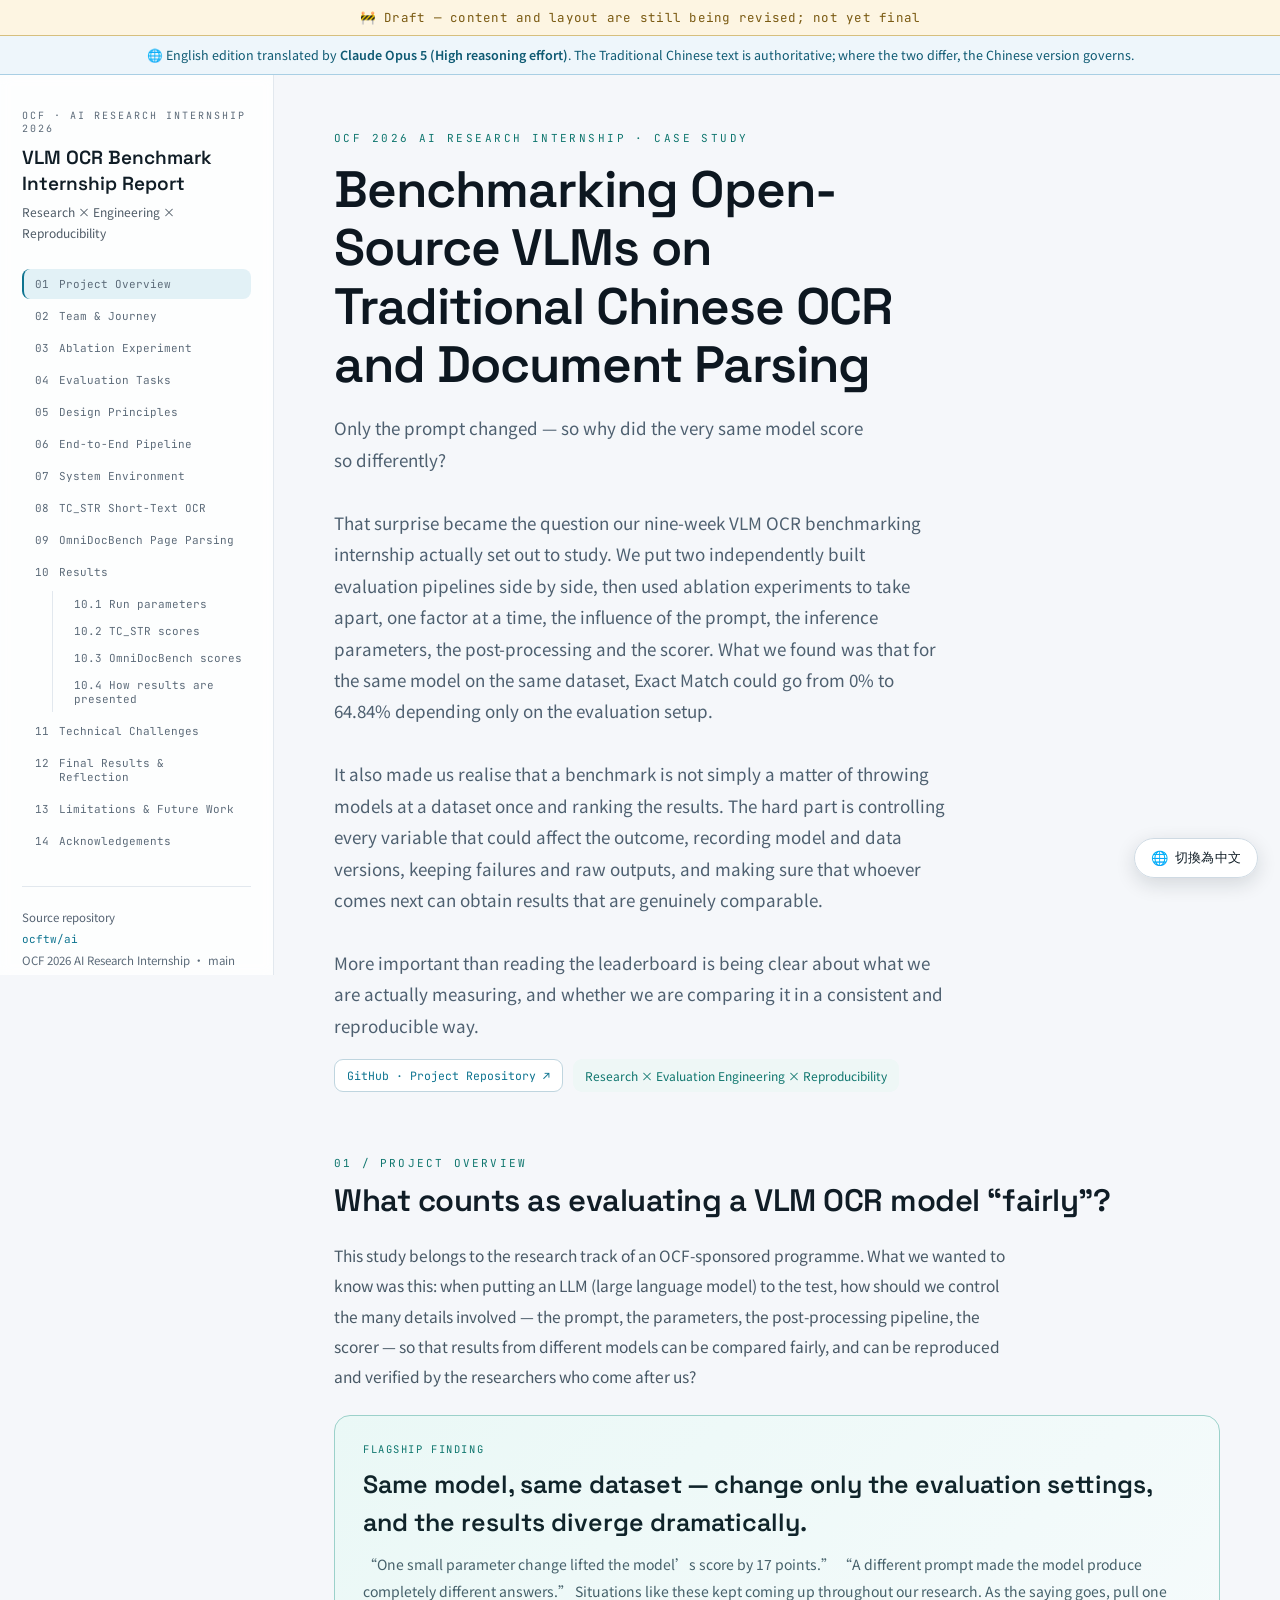
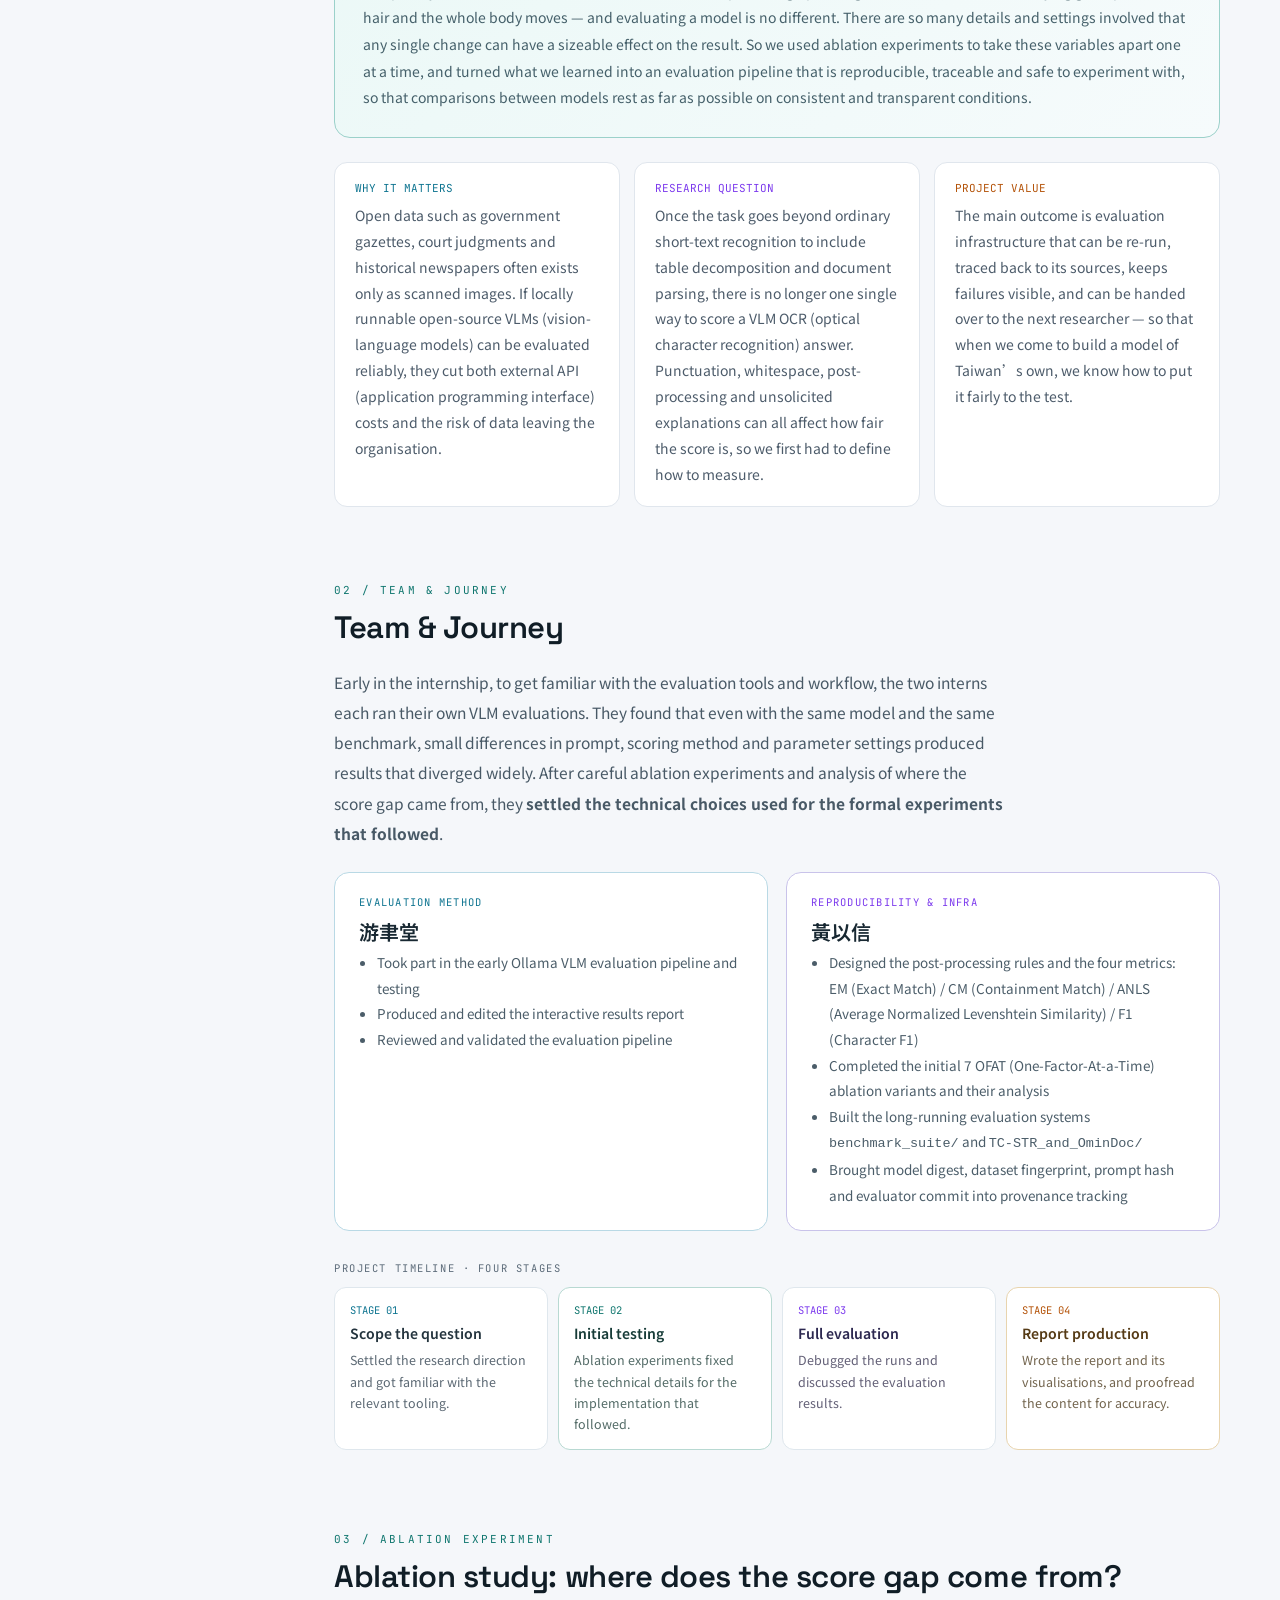
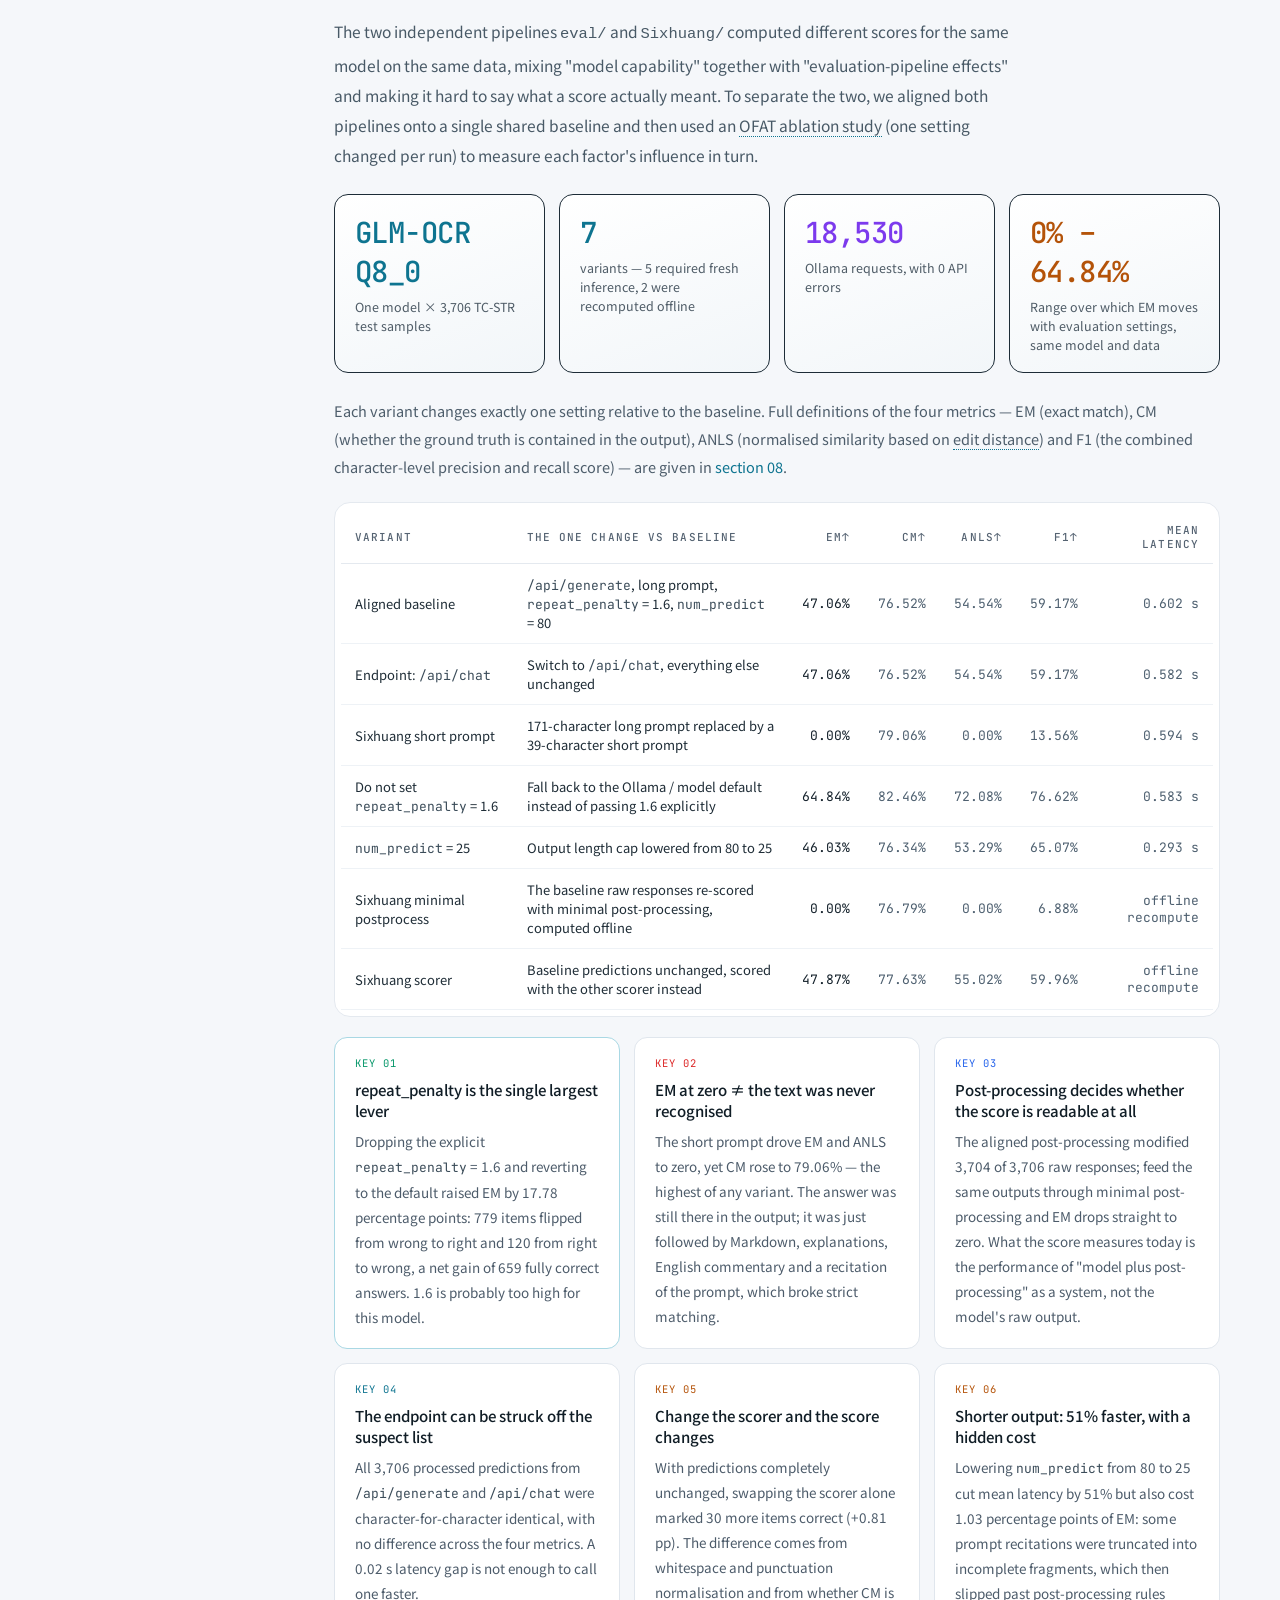
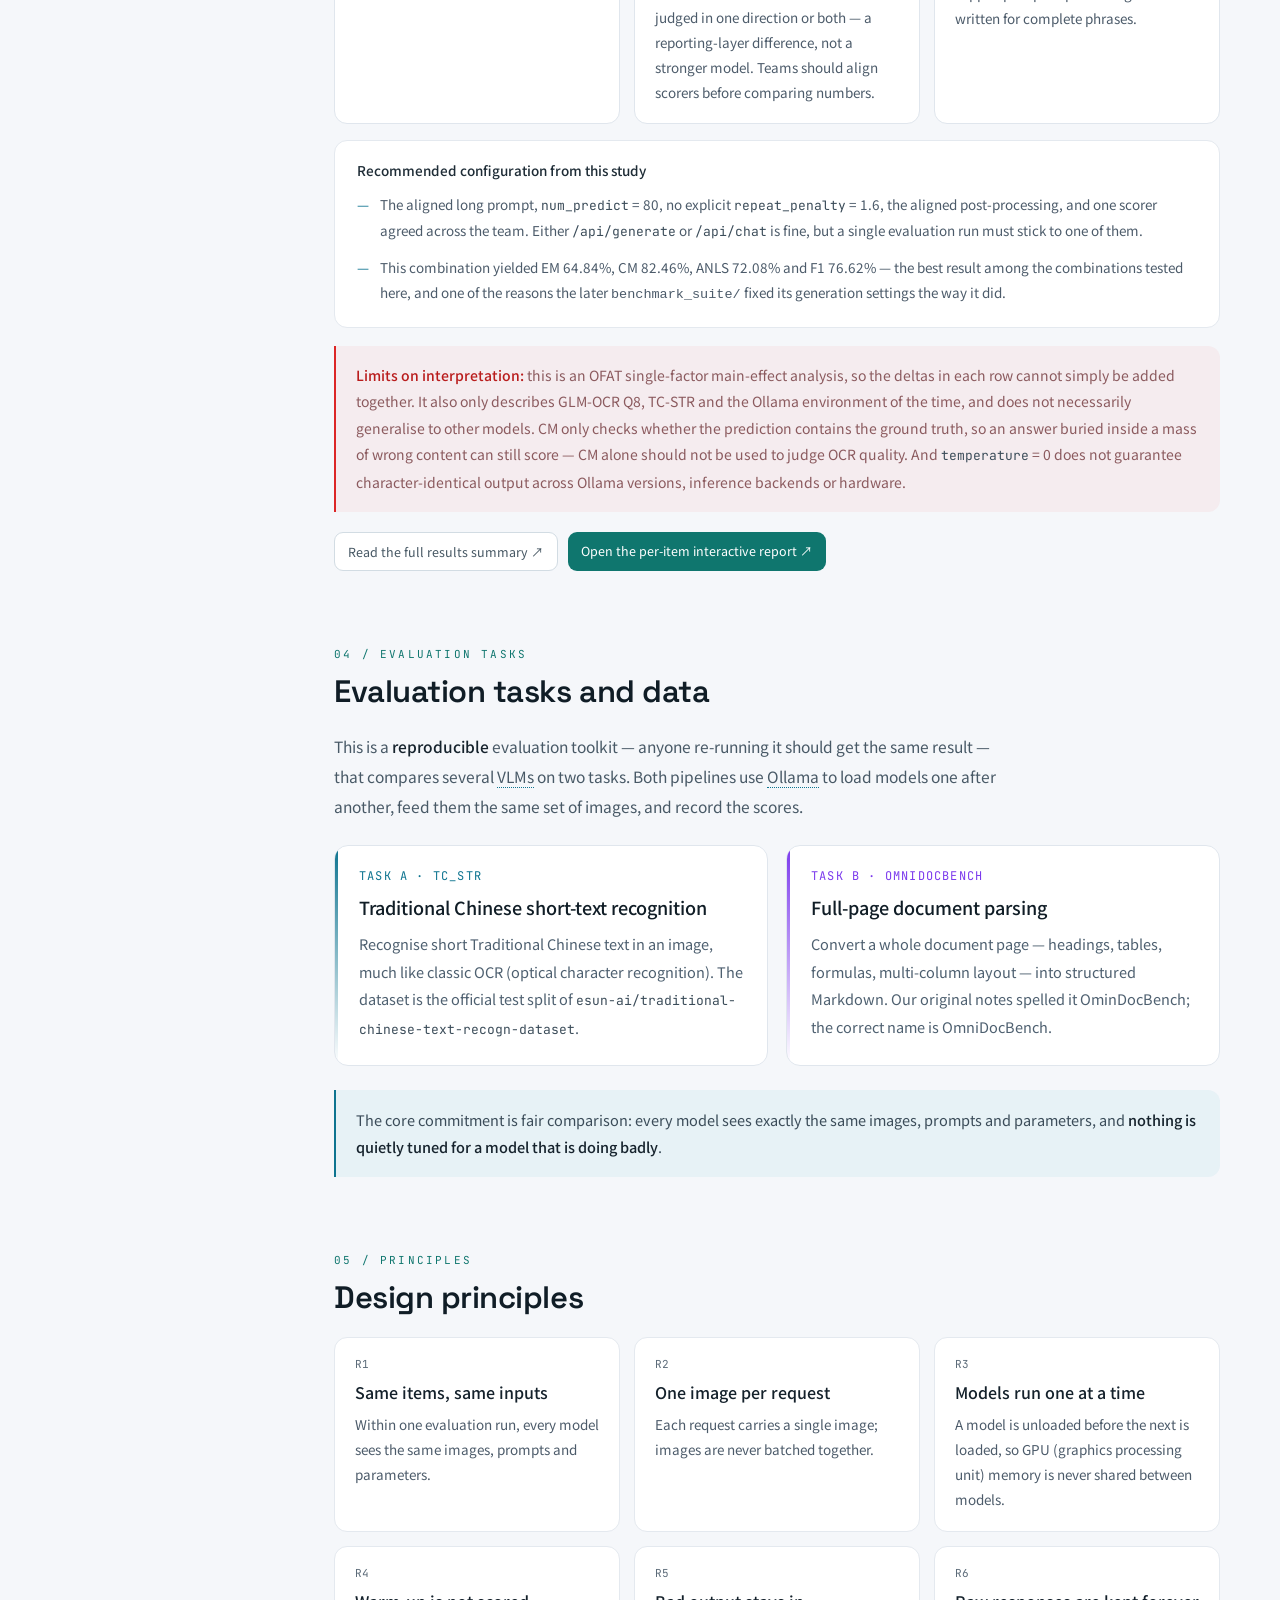
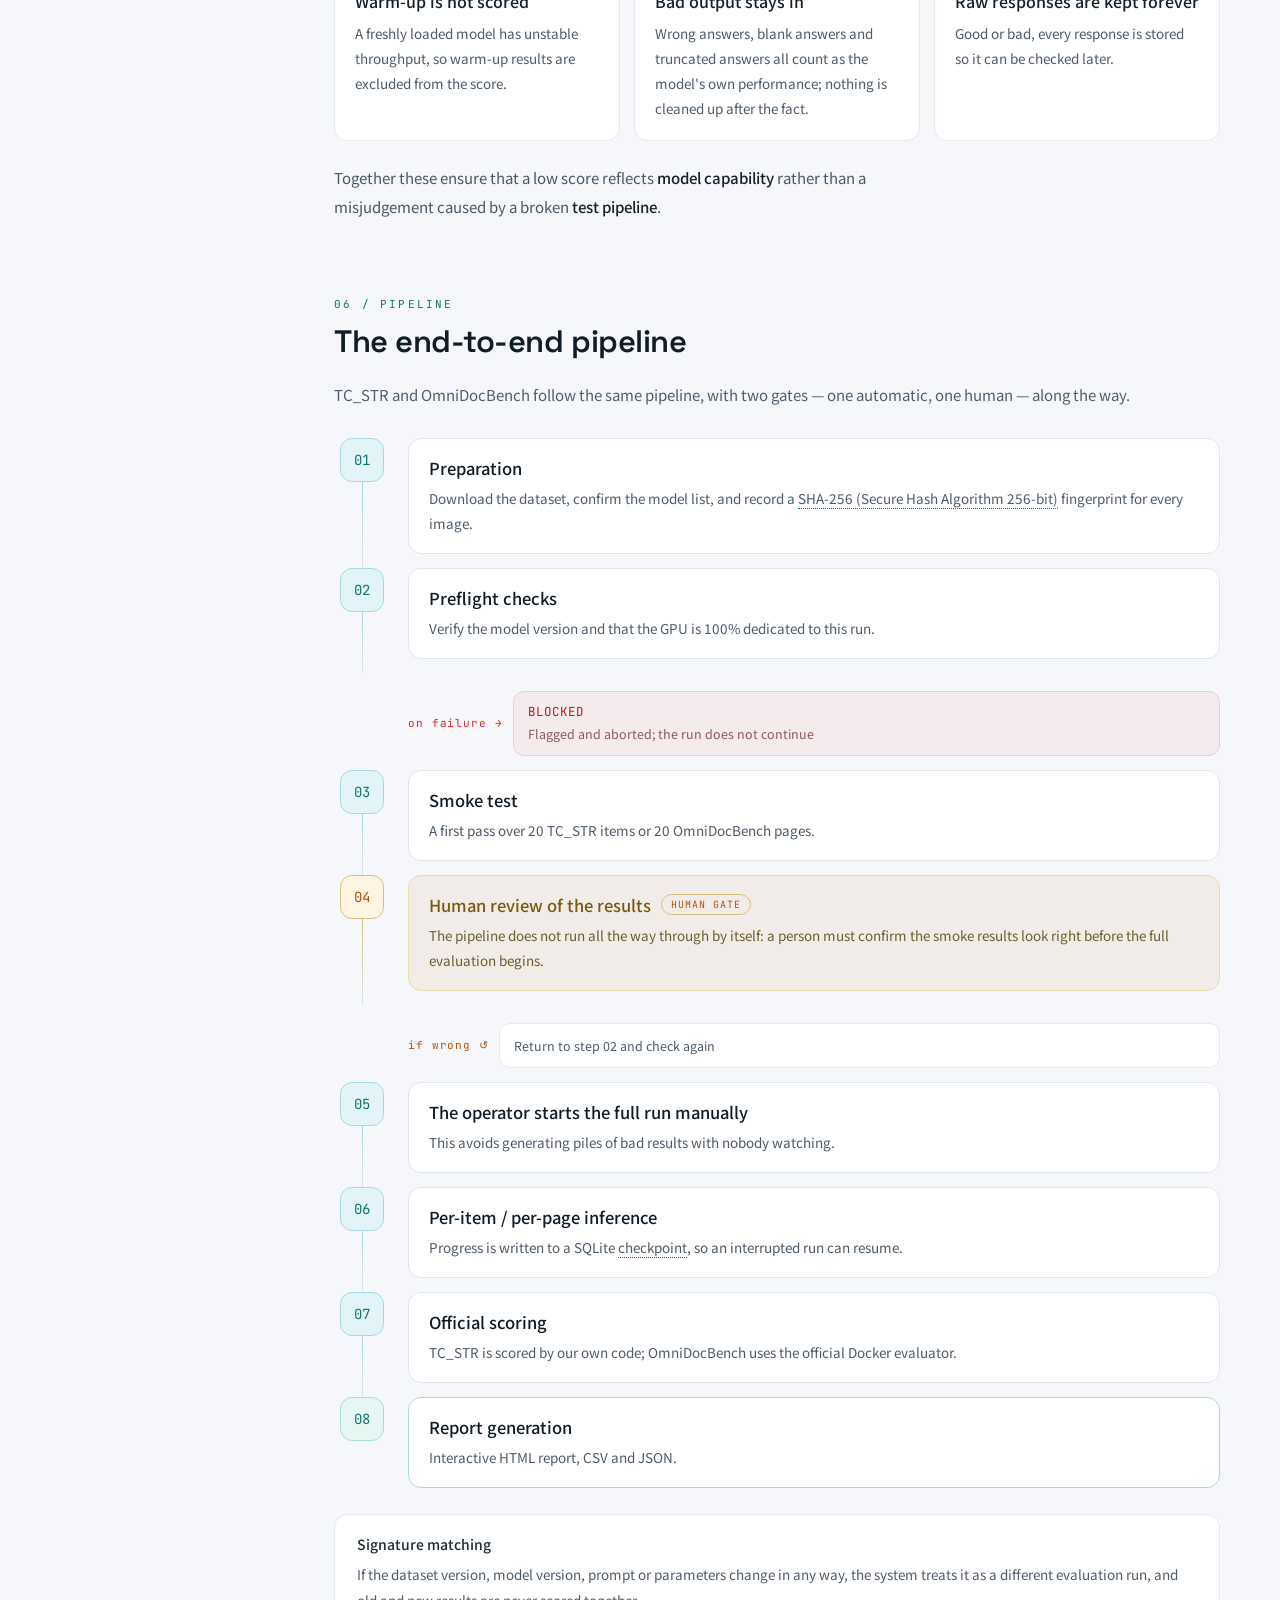
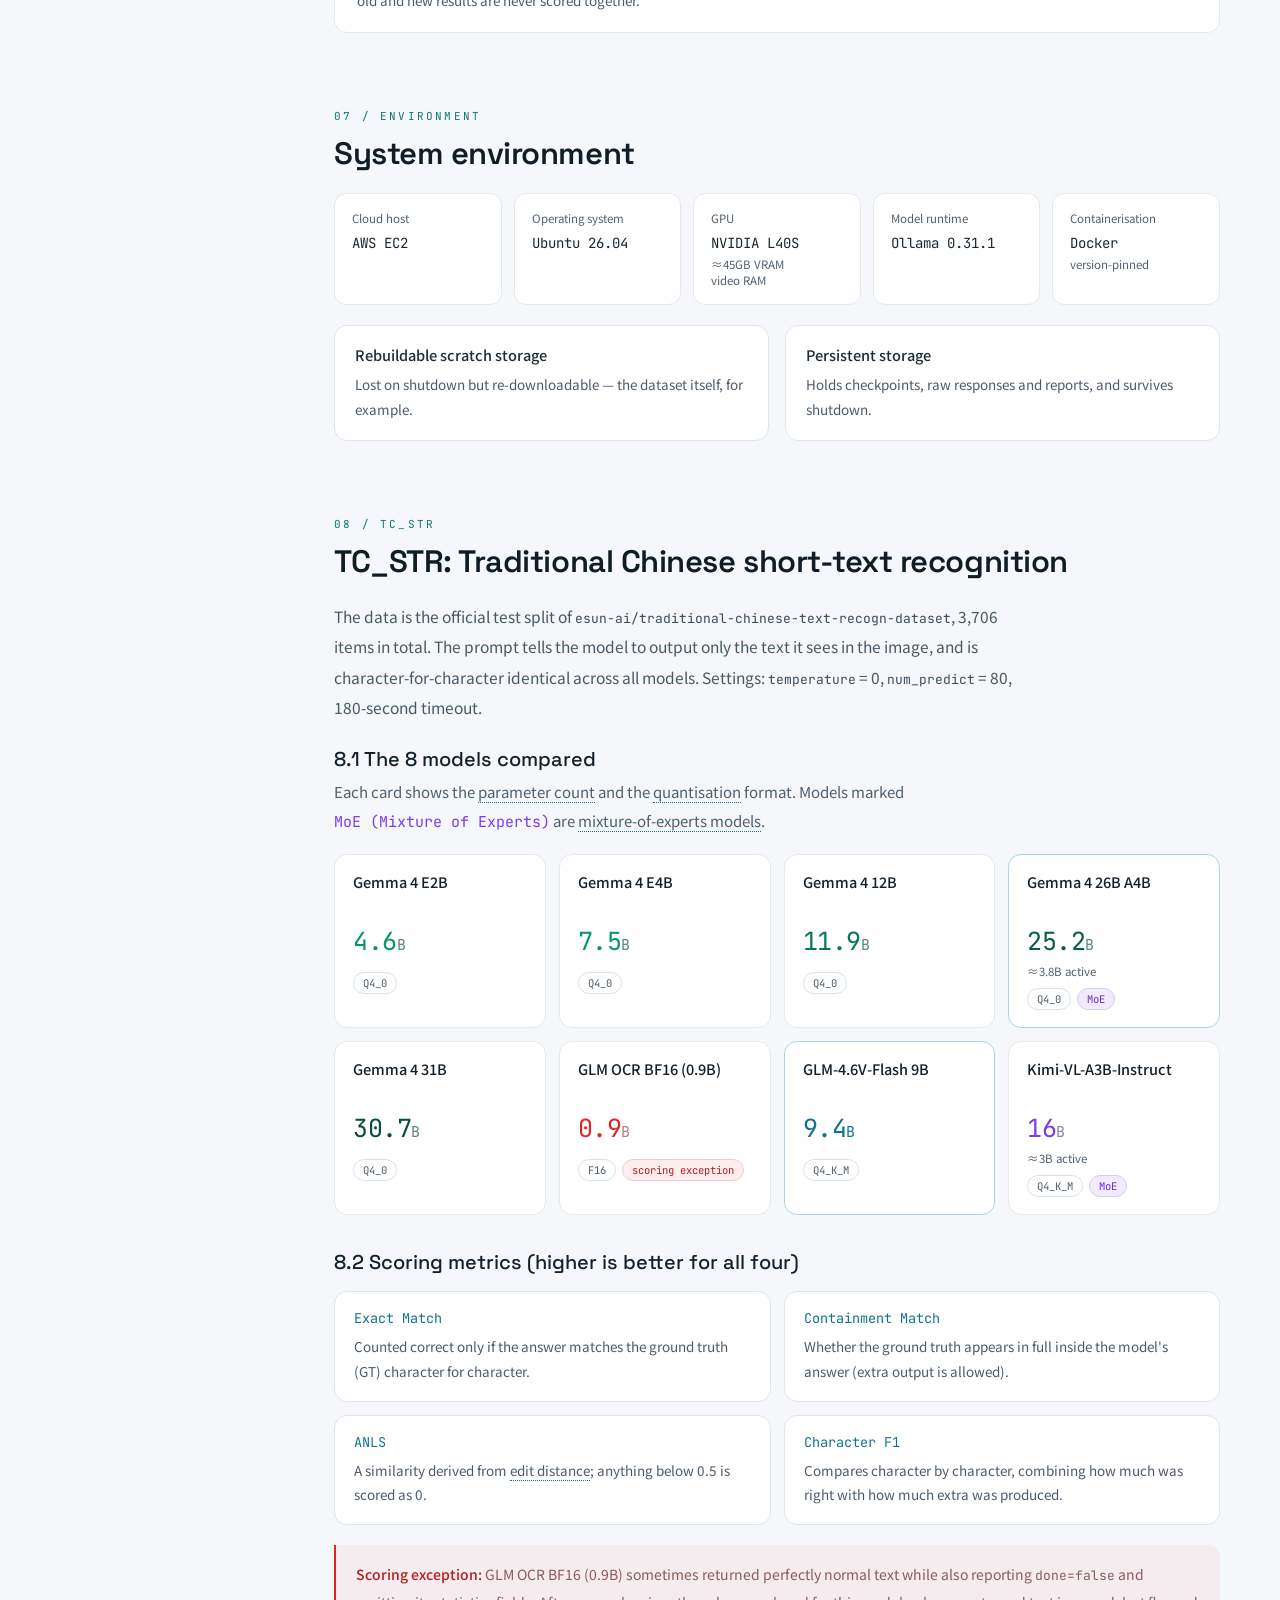
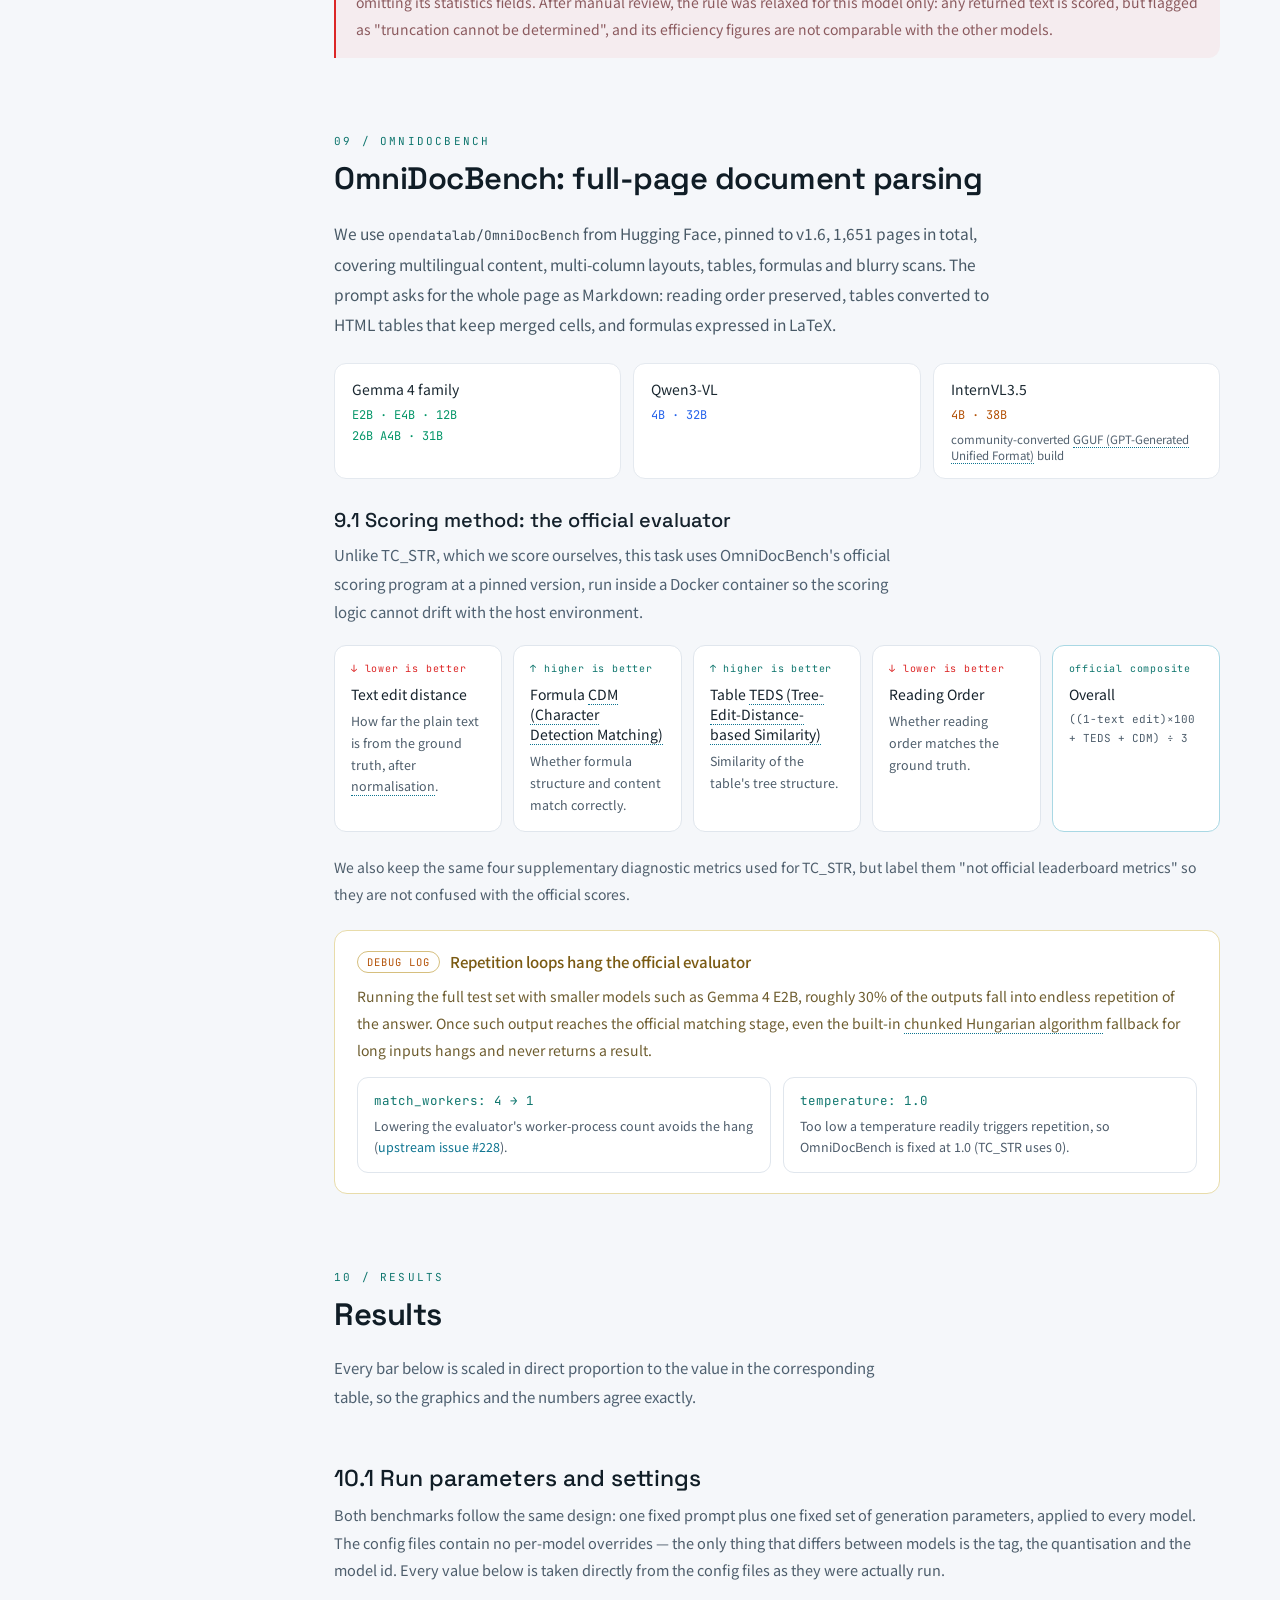
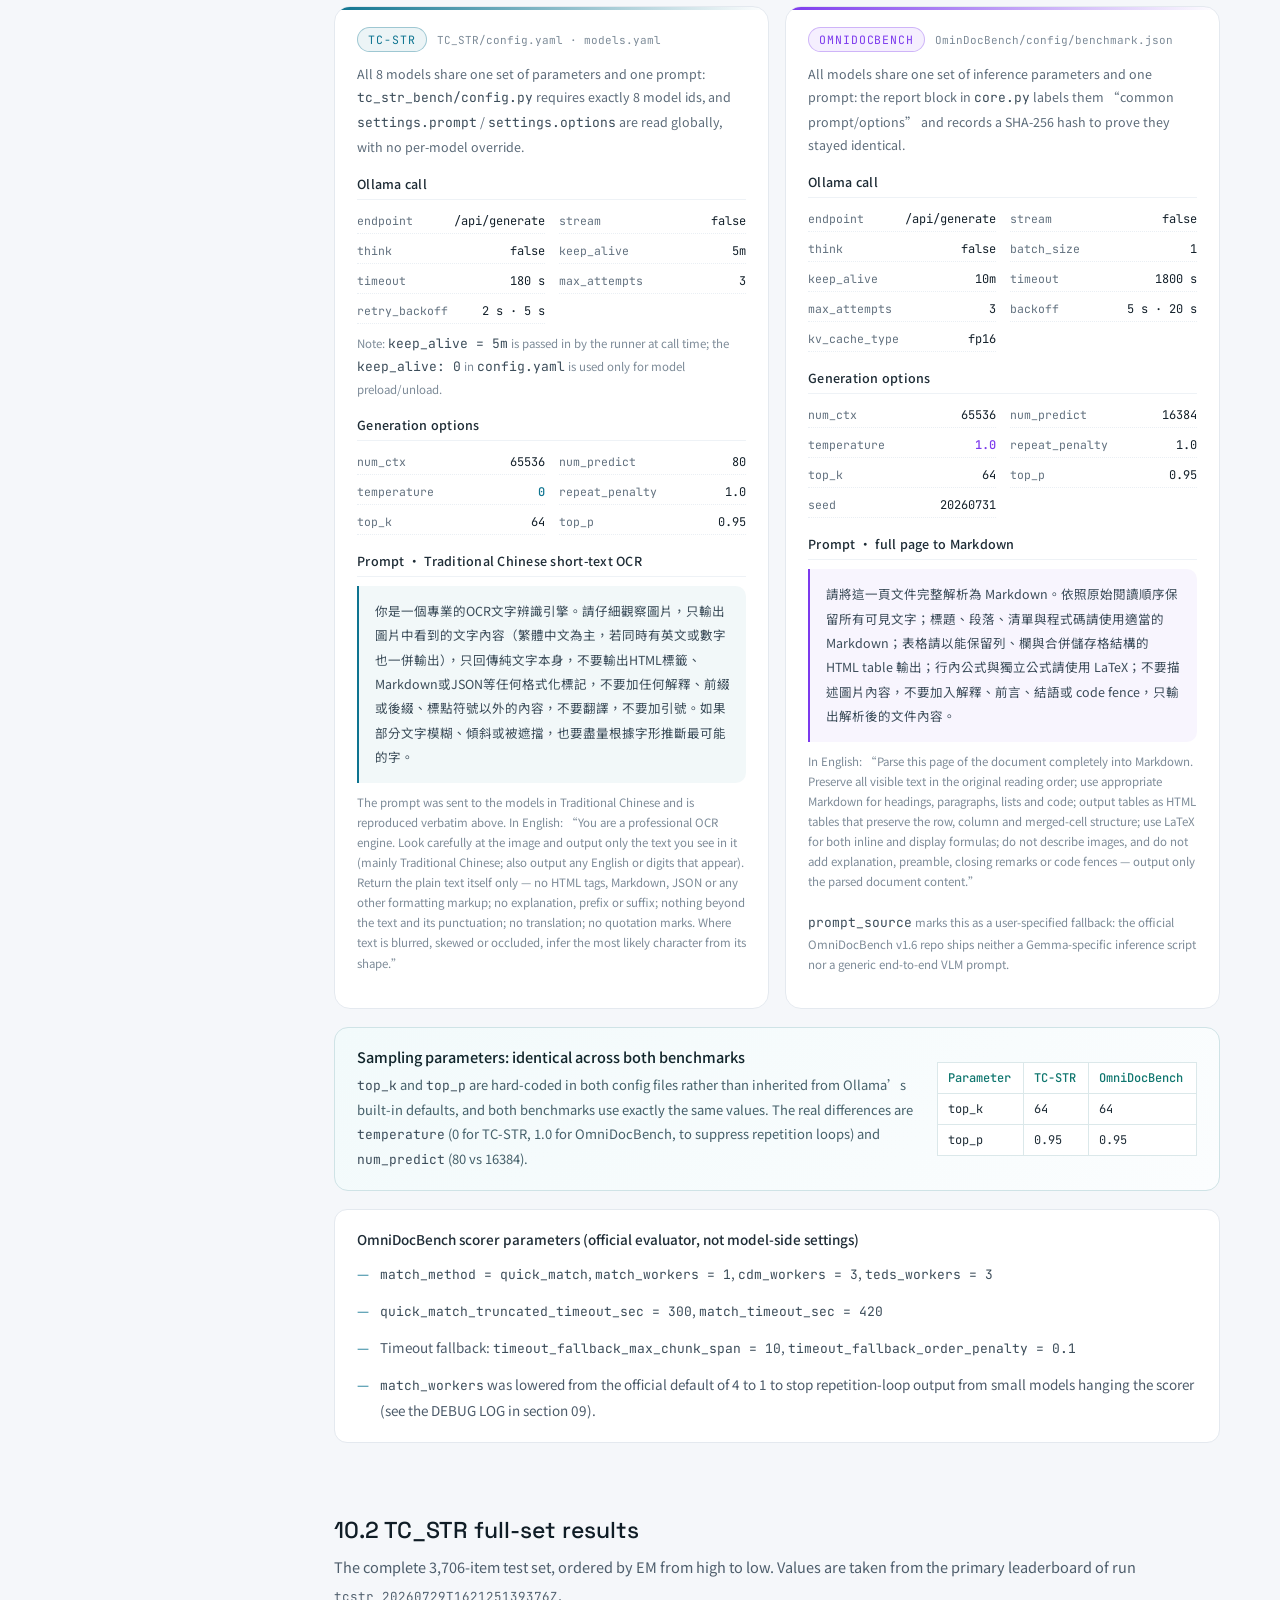
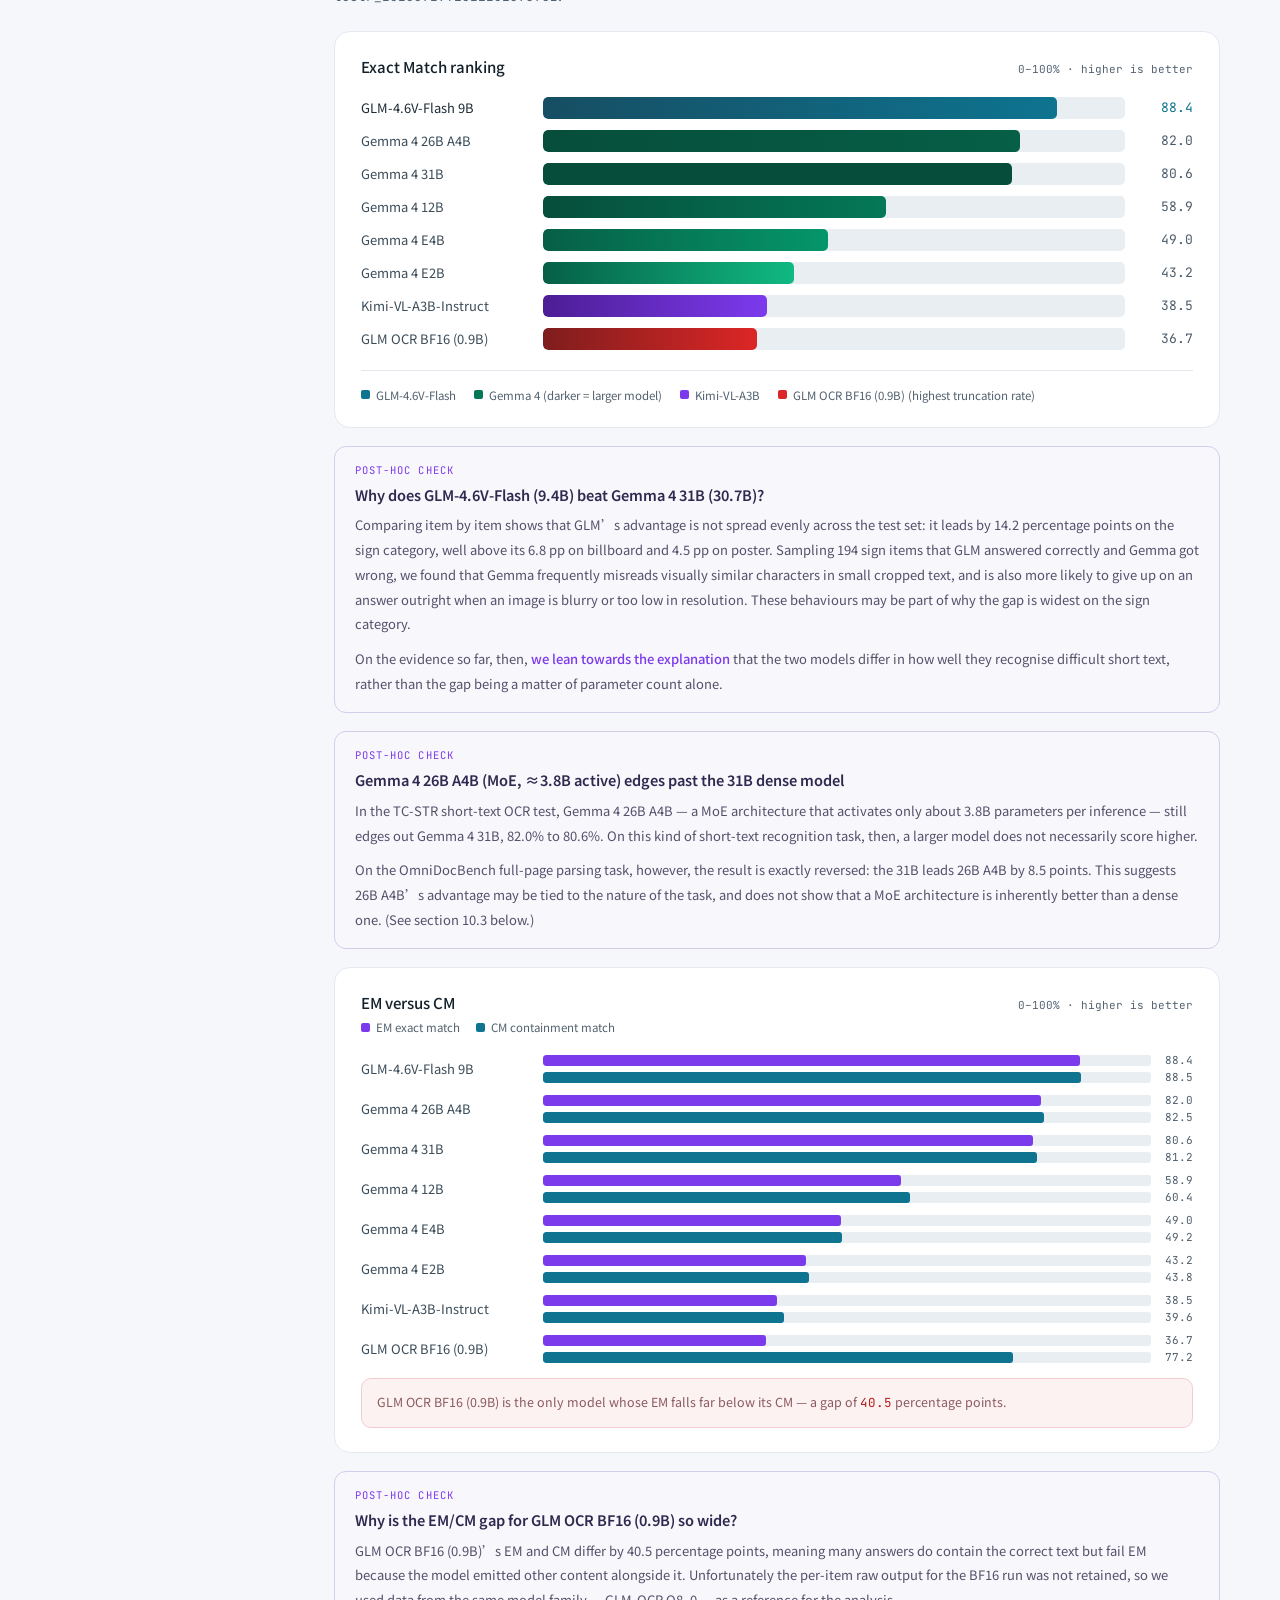
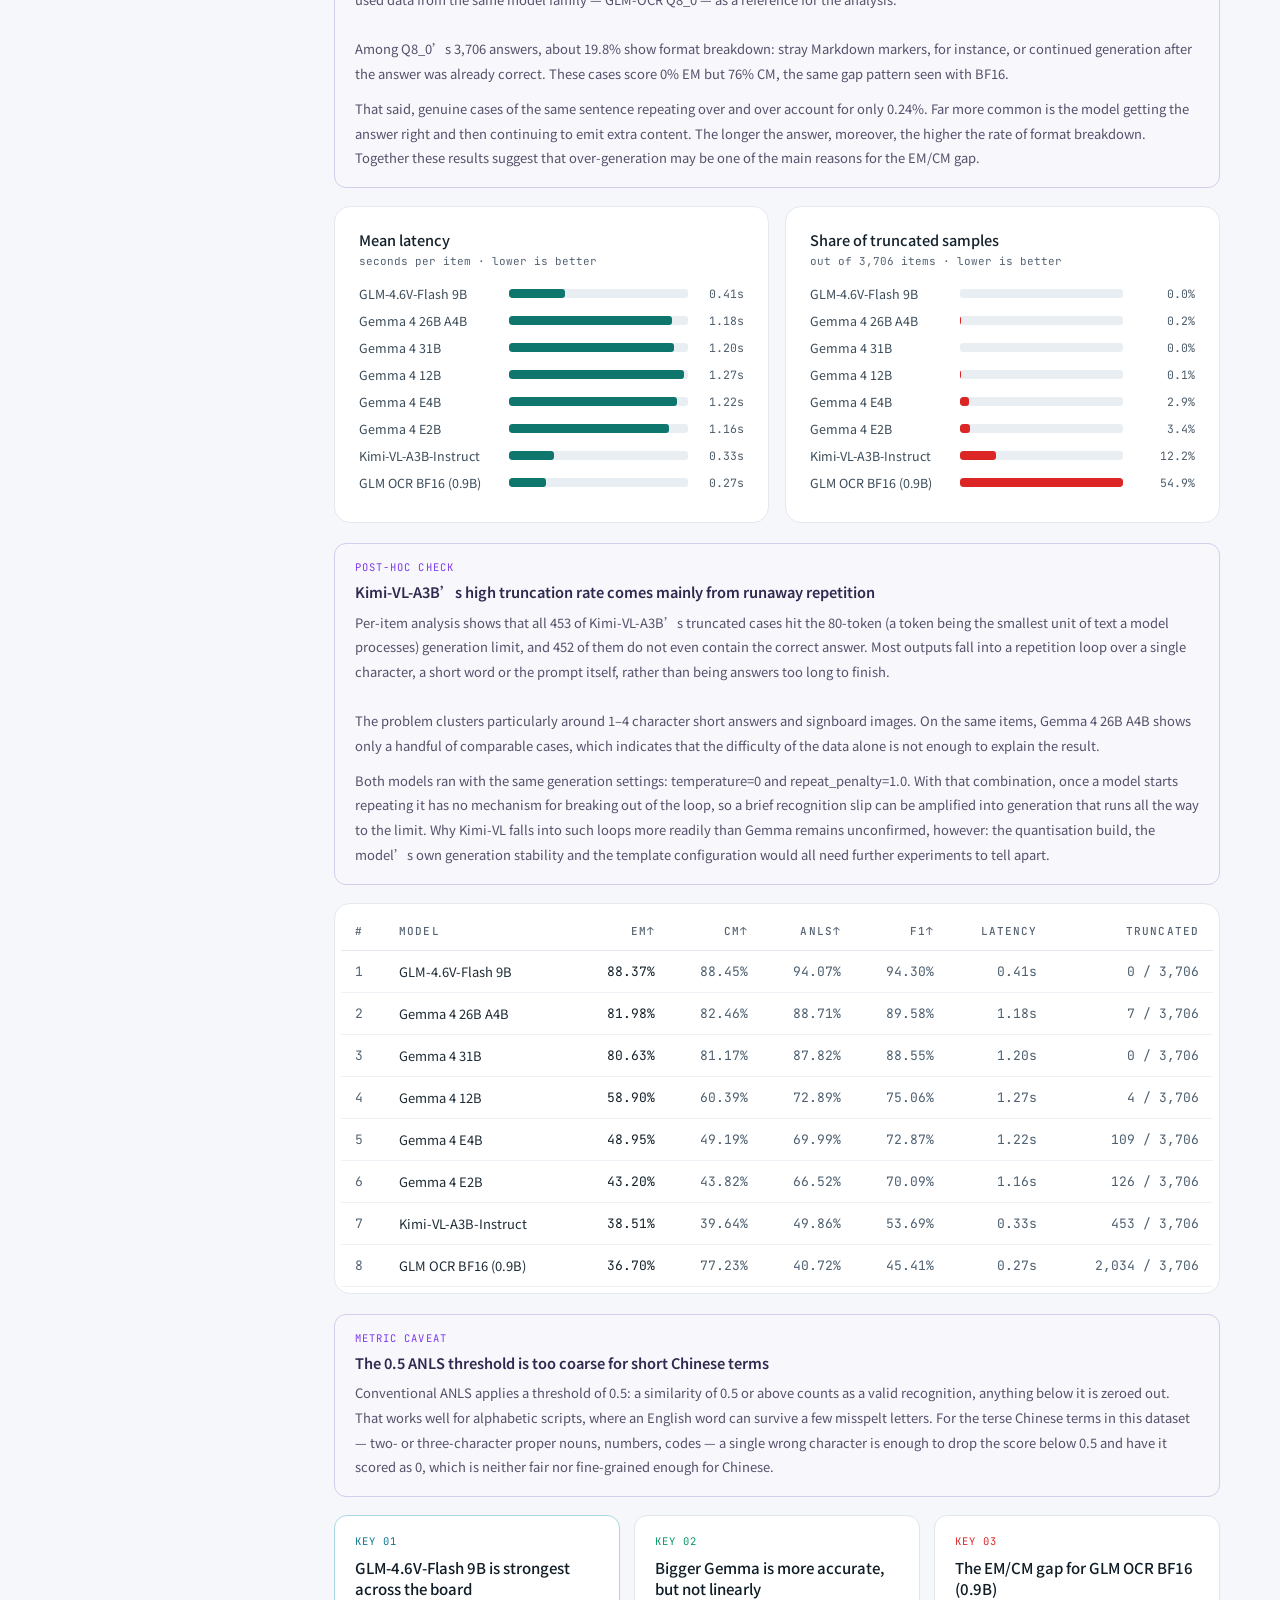
==== commit 9fe2aa3b: "Let flagship callout note fill its box; retitle section 02 - styles.css: drop the 76ch max-width on " ====
--- a/index-en.html
+++ b/index-en.html
@@ -85,7 +85,7 @@
 </section>
 <section id="journey" class="report-section">
 <div class="section-eyebrow">02 / TEAM &amp; JOURNEY</div>
-<h2 class="section-title" data-lang="en">Ablation experiments settled how the rest of the evaluation would be run</h2>
+<h2 class="section-title" data-lang="en">Team &amp; Journey</h2>
 <p class="section-lede" data-lang="en">Early in the internship, to get familiar with the evaluation tools and workflow, the two interns each ran their own VLM evaluations. They found that even with the same model and the same benchmark, small differences in prompt, scoring method and parameter settings produced results that diverged widely. After careful ablation experiments and analysis of where the score gap came from, they <strong>settled the technical choices used for the formal experiments that followed</strong>.</p>
 <div class="people-grid">
 <div class="person-card--method">
@@ -93,7 +93,6 @@
 <div class="person-card__name">游聿堂</div>
 <ul class="person-card__list" data-lang="en">
 <li>Took part in the early Ollama VLM evaluation pipeline and testing</li>
-<li>Designed the post-processing rules and the four metrics: EM (Exact Match) / CM (Containment Match) / ANLS (Average Normalized Levenshtein Similarity) / F1 (Character F1)</li>
 <li>Produced and edited the interactive results report</li>
 <li>Reviewed and validated the evaluation pipeline</li>
 </ul>
@@ -102,7 +101,7 @@
 <div class="person-card__label--infra">REPRODUCIBILITY &amp; INFRA</div>
 <div class="person-card__name">黃以信</div>
 <ul class="person-card__list" data-lang="en">
-<li>Built a second, independent pipeline <code>Sixhuang/</code> as a comparable control</li>
+<li>Designed the post-processing rules and the four metrics: EM (Exact Match) / CM (Containment Match) / ANLS (Average Normalized Levenshtein Similarity) / F1 (Character F1)</li>
 <li>Completed the initial 7 OFAT (One-Factor-At-a-Time) ablation variants and their analysis</li>
 <li>Built the long-running evaluation systems <code>benchmark_suite/</code> and <code>TC-STR_and_OminDoc/</code></li>
 <li>Brought model digest, dataset fingerprint, prompt hash and evaluator commit into provenance tracking</li>
--- a/styles.css
+++ b/styles.css
@@ -349,7 +349,7 @@
   line-height: 1.9;
   color: #45606a;
   margin: 0;
-  max-width: 76ch;
+  max-width: none;
 }
 
 .context-grid {
